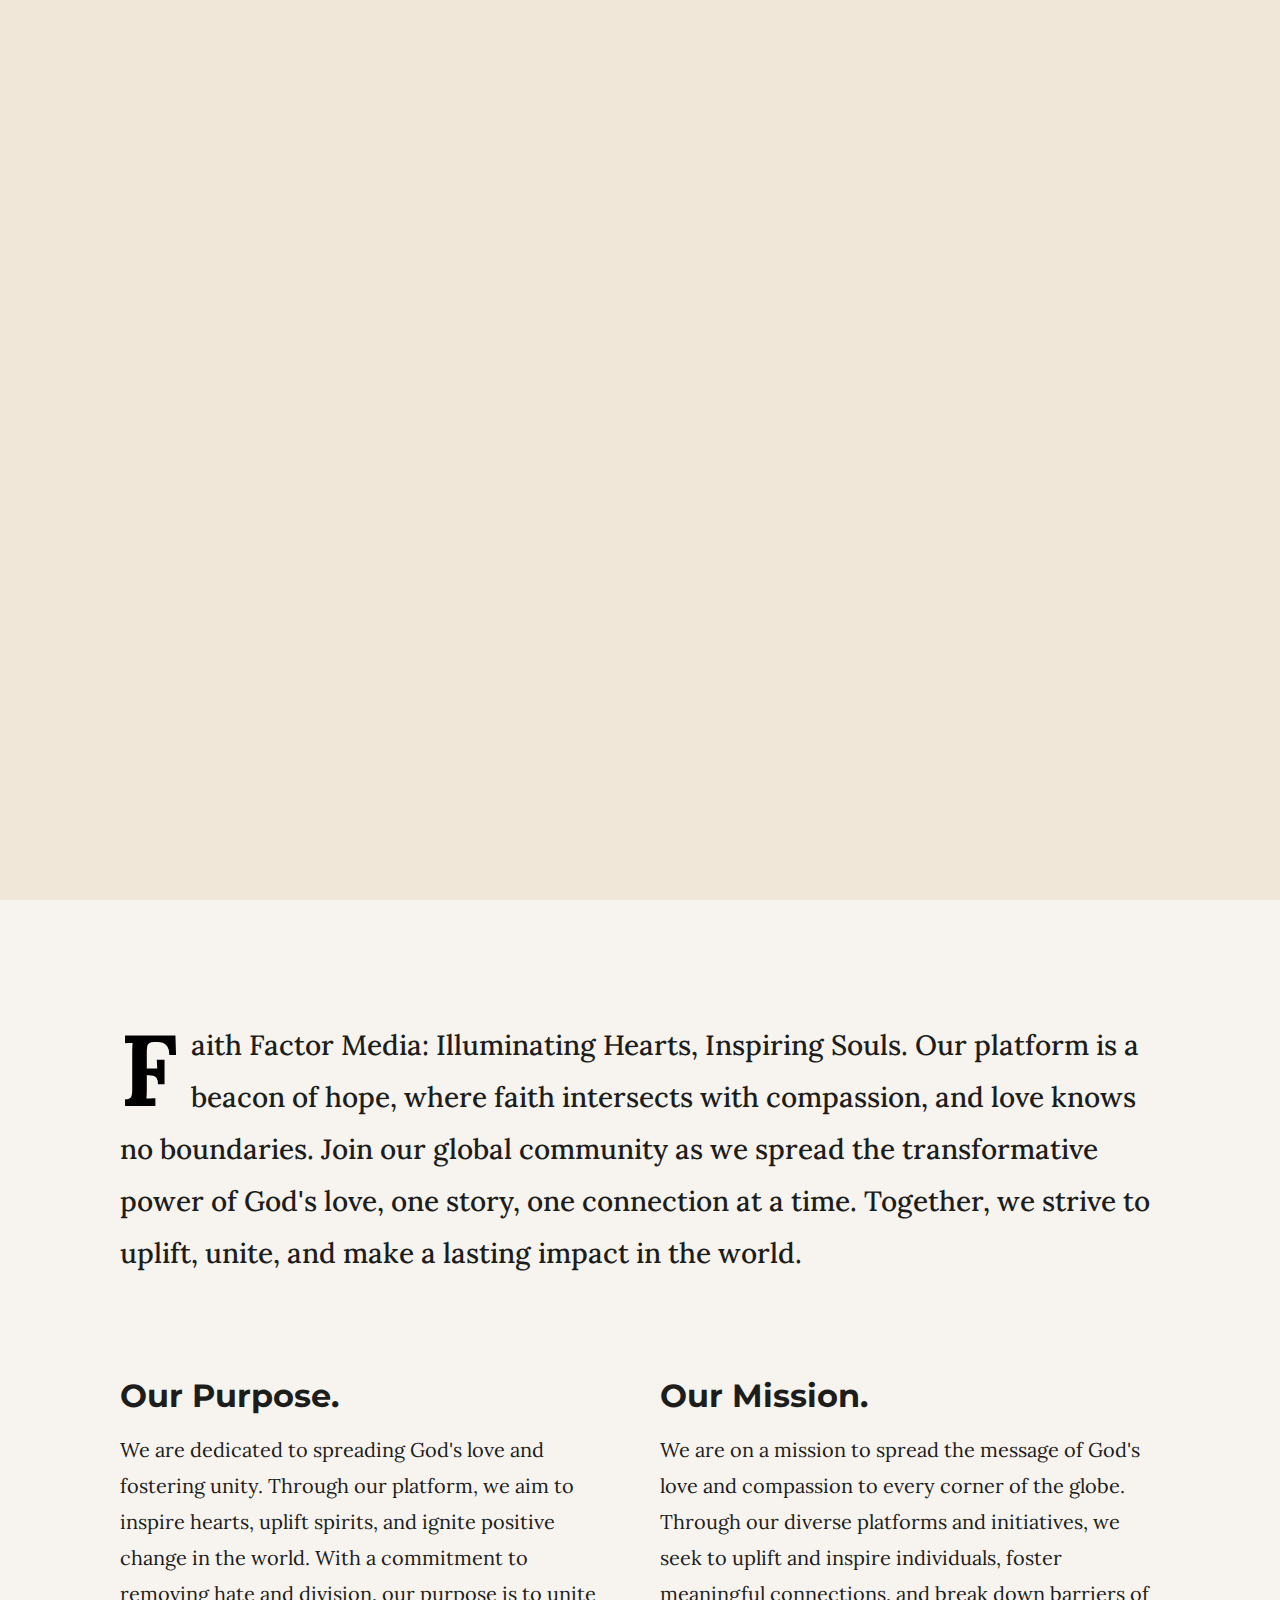
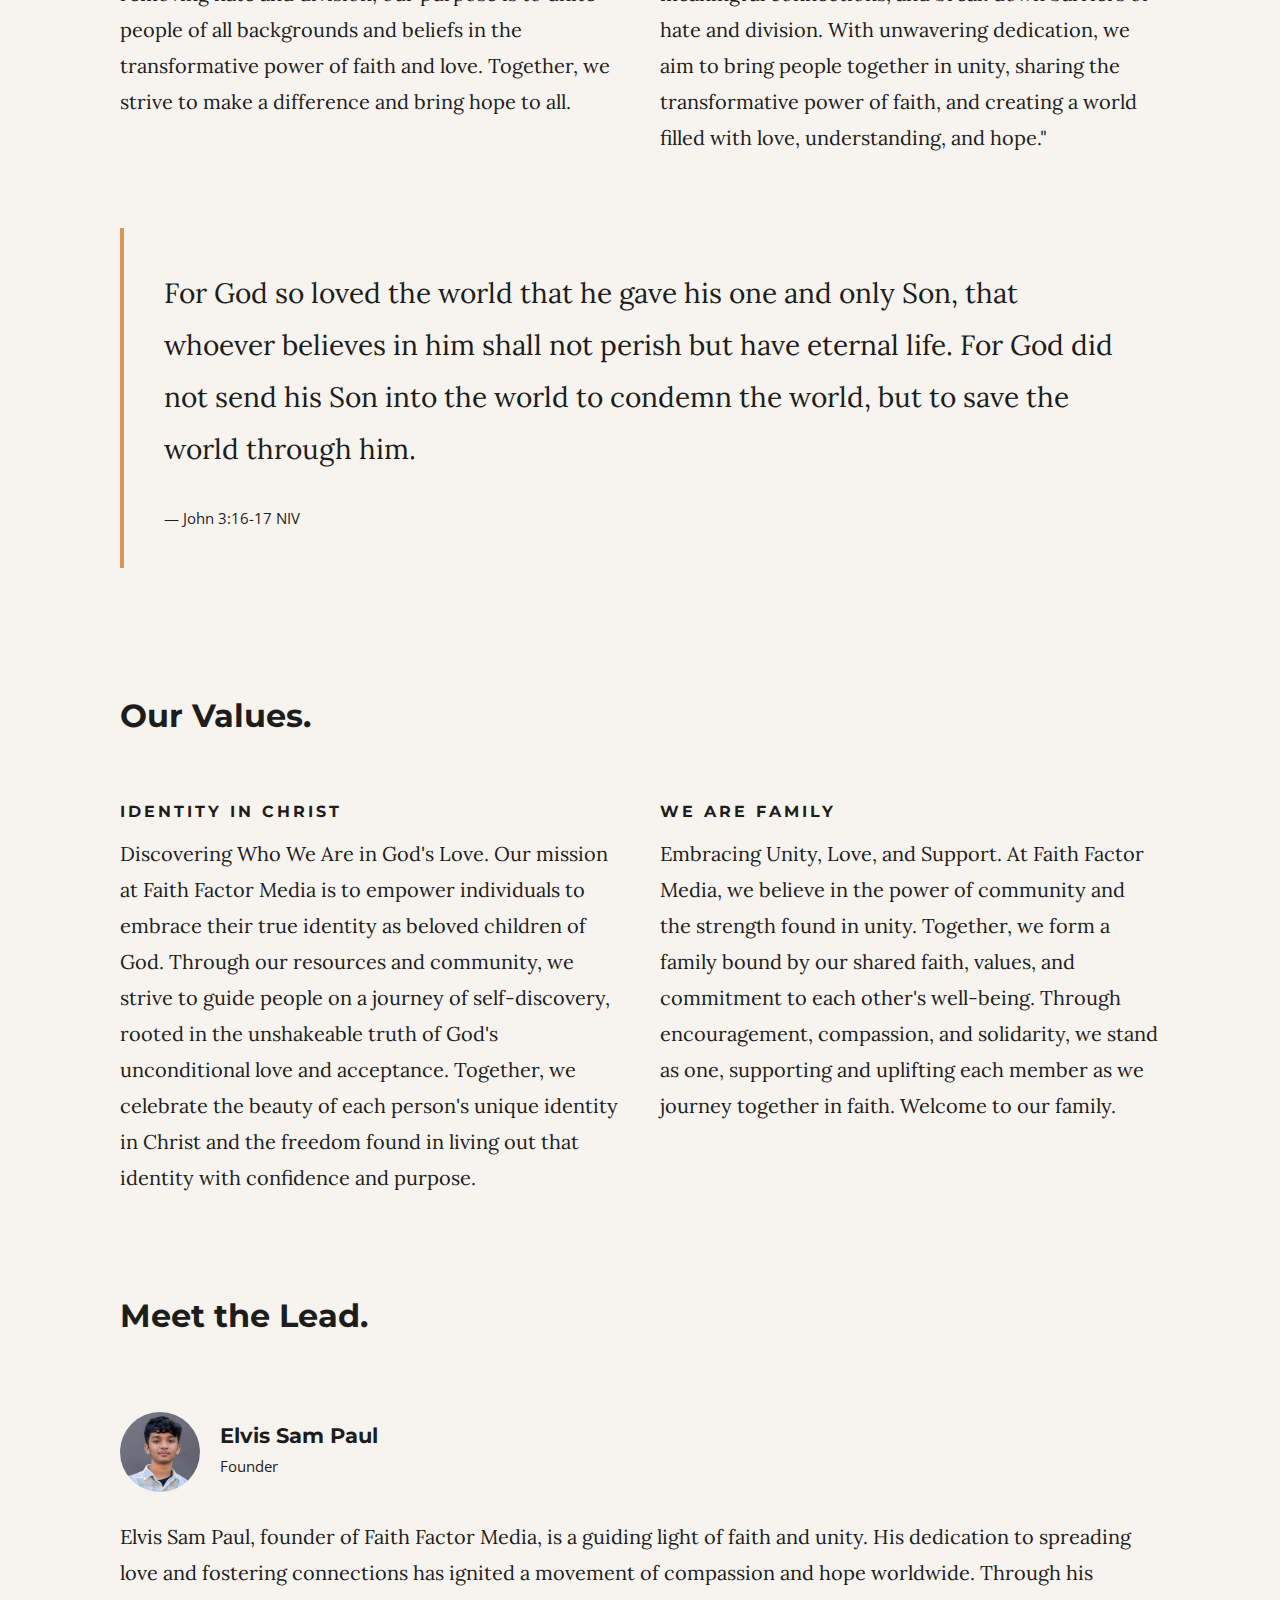
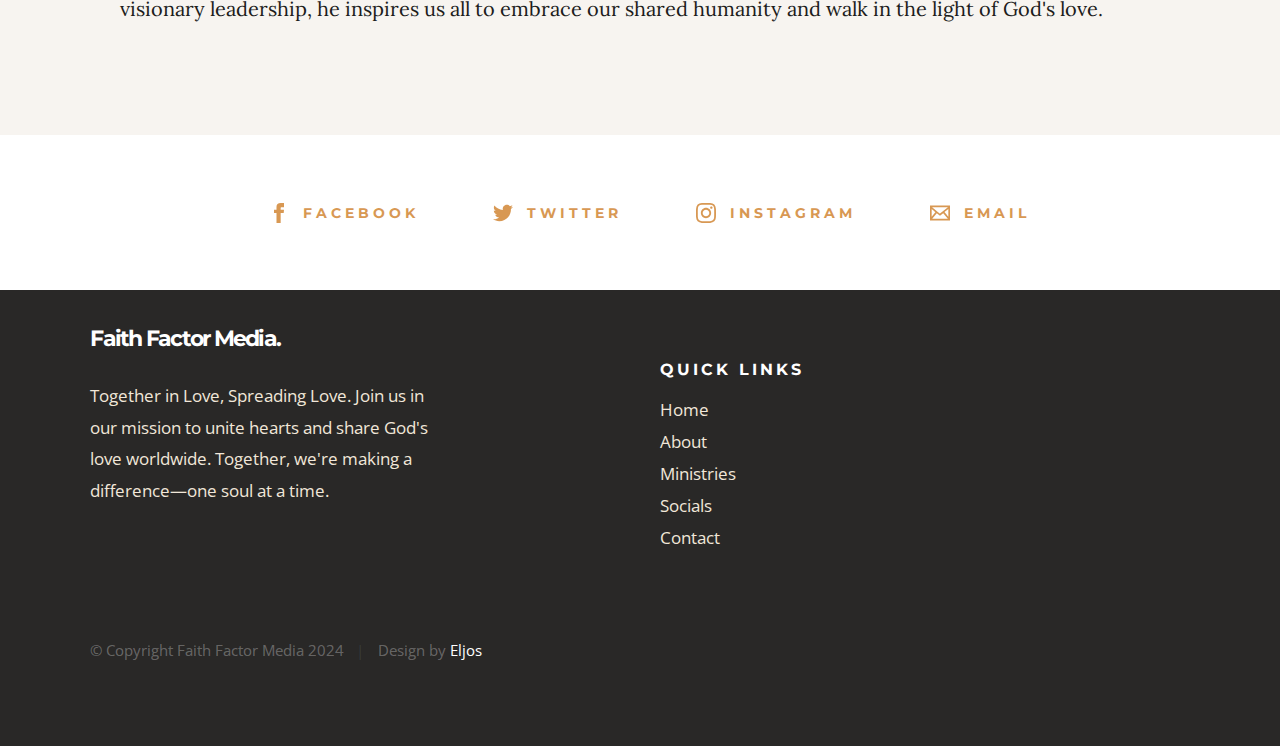
==== about.html @ 1c094ca0 "Initial Commit" ====
<!DOCTYPE html>
<html class="no-js" lang="en">
<head>
    <title>Faith Factor Media - About</title>
    <script async src="https://www.googletagmanager.com/gtag/js?id=G-RGRHK77X04"></script>
    <script> window.dataLayer = window.dataLayer || []; function gtag(){dataLayer.push(arguments);} gtag('js', new Date()); gtag('config', 'G-RGRHK77X04');</script>
    <meta charset="utf-8">
    <meta name="author" content="Eljos Paul">
    <meta name="title" content="Faith Factor Media">
    <meta name="description" content="Faith Factor Media unites millions worldwide, spreading God's love through Christian music and community, fostering unity and faith.">
    <meta name="keywords" content="faith factor media, faith factor, christian community, elvis sam paul, eljos paul, faith factor media instagram, jesus, bible, christian, youth, renew reign, elvis sam, christian organization">
    <meta name="robots" content="index, follow">
    <meta http-equiv="Content-Type" content="text/html; charset=utf-8">
    <meta name="language" content="English">
    <meta name="author" content="Eljos Paul">
    <meta name="viewport" content="width=device-width, initial-scale=1">
    <meta name='og:title' content='Faith Factor Media - About'>
    <meta name='og:type' content='profile'>
    <meta name='og:url' content='https://faithfactormedia.com/about'>
    <meta name='og:image' itemprop="https://schema.org/logo" content='https://faithfactormedia.com/images/logo.png'>
    <meta name='og:site_name' content='Faith Factor Media'>
    <meta name='og:description' content="Faith Factor Media unites millions worldwide, spreading God's love through Christian music and community, fostering unity and faith.">
    <link rel="preload" as="style" onload="this.onload=null;this.rel='stylesheet'" href="css/base.css">
    <noscript><link rel="stylesheet" href="css/base.css"></noscript>
    <link rel="preload" as="style" onload="this.onload=null;this.rel='stylesheet'" href="css/main.css">
    <noscript><link rel="stylesheet" href="css/main.css"></noscript>
    <link rel="apple-touch-icon" sizes="180x180" href="/apple-touch-icon.png">
    <link rel="icon" type="image/png" sizes="32x32" href="/favicon-32x32.png">
    <link rel="icon" type="image/png" sizes="16x16" href="/favicon-16x16.png">
    <link rel="manifest" href="site.webmanifest">
    <script src="js/modernizr.js"></script>
</head>

<body id="top">

    <!-- preloader
    ================================================== -->
    <div id="preloader">
        <div id="loader" class="dots-jump">
            <div></div>
            <div></div>
            <div></div>
        </div>
    </div>


    <!-- header
    ================================================== -->
    
    <header class="s-header" id="s-header">

        <div class="header-logo">
            <a class="site-logo" href="/">
                <h4 style="letter-spacing: -1.75px;">Faith Factor Media.</h4>
            </a>
        </div>

        <nav class="header-nav-wrap">
            <ul class="header-nav">
                <li><a href="/" title="Home">Home</a></li>
                <li class="current"><a href="/about" title="About">About</a></li>
                <li><a href="/ministries" title="Services">Ministries</a></li>
                <li><a href="/socials" title="Socials">Socials</a></li>
                <li><a href="/contact" title="Contact us">Contact</a></li>	
            </ul>
        </nav>

        <a class="header-menu-toggle" href="#0"><span>Menu</span></a>

    </header> <!-- end s-header -->


    <!-- page header
    ================================================== -->
    <section class="page-header page-header--about">

        <div class="gradient-overlay"></div>
        <div class="row page-header__content">
            <div class="column">
                <h1>We Are Faith Factor Media</h1>
            </div>
        </div>

    </section> <!-- end page-header -->


    <!-- page content
    ================================================== -->
    <section class="page-content">

        <div class="row">
            <div class="column">

                <p class="lead drop-cap" itemprop="https://schema.org/description">
                    Faith Factor Media: Illuminating Hearts, Inspiring Souls. Our platform is a beacon of hope, where faith intersects with compassion, and love knows no boundaries. Join our global community as we spread the transformative power of God's love, one story, one connection at a time. Together, we strive to uplift, unite, and make a lasting impact in the world.
                </p>

                <div class="row">
                    <div class="column large-half medium-full">
                        <h2>Our Purpose.</h2>
                        <p>
                            We are dedicated to spreading God's love and fostering unity. Through our platform, we aim to inspire hearts, uplift spirits, and ignite positive change in the world. With a commitment to removing hate and division, our purpose is to unite people of all backgrounds and beliefs in the transformative power of faith and love. Together, we strive to make a difference and bring hope to all.
                        </p>
                    </div>

                    <div class="column large-half medium-full">
                        <h2>Our Mission.</h2>
                        <p>
                            We are on a mission to spread the message of God's love and compassion to every corner of the globe. Through our diverse platforms and initiatives, we seek to uplift and inspire individuals, foster meaningful connections, and break down barriers of hate and division. With unwavering dedication, we aim to bring people together in unity, sharing the transformative power of faith, and creating a world filled with love, understanding, and hope."
                        </p>
                    </div>
                </div>

                <blockquote cite="https://www.bible.com/bible/111/JHN.3.16-17">
                    <p>
                        For God so loved the world that he gave his one and only Son, that whoever believes in him shall not perish but have eternal life. For God did not send his Son into the world to condemn the world, but to save the world through him.
                    </p>
                    <cite>
                        <a href="/jesus">John 3:16-17 NIV</a>
                    </cite>
                </blockquote>

                <br>

                <h2>Our Values.</h2>
                <div class="row block-large-1-2 block-1000-full block-list">
                    <div class="column block-list__item">
                        <h6>Identity in Christ</h6>

                        <p>
                            Discovering Who We Are in God's Love. Our mission at Faith Factor Media is to empower individuals to embrace their true identity as beloved children of God. Through our resources and community, we strive to guide people on a journey of self-discovery, rooted in the unshakeable truth of God's unconditional love and acceptance. Together, we celebrate the beauty of each person's unique identity in Christ and the freedom found in living out that identity with confidence and purpose.
                        </p>
                    </div>

                    <div class="column block-list__item">
                        <h6>We are Family</h6>

                        <p>
                            Embracing Unity, Love, and Support. At Faith Factor Media, we believe in the power of community and the strength found in unity. Together, we form a family bound by our shared faith, values, and commitment to each other's well-being. Through encouragement, compassion, and solidarity, we stand as one, supporting and uplifting each member as we journey together in faith. Welcome to our family.
                        </p>
                    </div>

                </div> <!-- end block-list -->

                <br>

                <h2 style="margin: 0;">Meet the Lead.</h2>
                <!-- block-large-1-2 -->
                <div class="row  block-tab-full church-staff">
                    <div class="column church-staff__item">
                        <div class="church-staff__header">
                            <div class="church-staff__picture">
                                <img src="images/avatars/user-01.jpg" alt="Elvis Sam Paul">
                            </div>
                            <h4 class="church-staff__name" itemprop="https://schema.org/founder">
                                Elvis Sam Paul
                                <span class="church-staff__position">
                                    Founder
                                </span>
                            </h4>
                        </div>
                        <p>
                            Elvis Sam Paul, founder of Faith Factor Media, is a guiding light of faith and unity. His dedication to spreading love and fostering connections has ignited a movement of compassion and hope worldwide. Through his visionary leadership, he inspires us all to embrace our shared humanity and walk in the light of God's love.
                        </p>
                    </div>
                </div> <!-- end church staff -->
            </div>
        </div>

    </section> <!-- end page content -->


    <!-- Social
    ================================================== -->
    <section class="s-social">
            
        <div class="row social-content">
            <div class="column">
                <ul class="social-list">
                    <li class="social-list__item">
                        <a href="#0" title="">
                            <span class="social-list__icon social-list__icon--facebook"></span>
                            <span class="social-list__text">Facebook</span>
                        </a>
                    </li>
                    <li class="social-list__item">
                        <a href="#0" title="">
                            <span class="social-list__icon social-list__icon--twitter"></span>
                            <span class="social-list__text">Twitter</span>
                        </a>
                    </li>
                    <li class="social-list__item">
                        <a href="#0" title="">
                            <span class="social-list__icon social-list__icon--instagram"></span>
                            <span class="social-list__text">Instagram</span>
                        </a>
                    </li>
                    <li class="social-list__item">
                        <a href="#0" title="">
                            <span class="social-list__icon social-list__icon--email"></span>
                            <span class="social-list__text">Email</span>
                        </a>
                    </li>
                </ul>
            </div>
        </div> <!-- end social-content -->

    </section> <!-- end s-social -->


    <!-- footer
    ================================================== -->
    <footer class="s-footer">

        <div class="row footer-top">
            <div class="column large-4 medium-5 tab-full">
                <div class="footer-logo">
                    <a class="site-footer-logo site-logo" href="/">
                        <h3 style="letter-spacing: -1.75px;">Faith Factor Media.</h3>
                    </a>
                </div>  <!-- footer-logo -->
                <p style="color: #f1e7d9;">
                    Together in Love, Spreading Love. Join us in our mission to unite hearts and share God's love worldwide. Together, we're making a difference—one soul at a time.
                </p>
            </div>
            <div class="column large-half tab-full">
                <div class="row">
                    <div class="column large-5 medium-full">
                        <h4 class="h6 quick-links">Quick Links</h4>
                        <ul class="footer-list">
                            <li><a href="/">Home</a></li>
                            <li><a href="/about">About</a></li>
                            <li><a href="/ministries">Ministries</a></li>
                            <li><a href="/socials">Socials</a></li>
                            <li><a href="/contact">Contact</a></li>
                        </ul>
                    </div>
                </div>
            </div>
        </div> <!-- end footer-top -->

        <div class="row footer-bottom">
            <div class="column ss-copyright">
                <span>© Copyright Faith Factor Media 2024</span> 
                <span>Design by <a target="_blank" href="https://eljospaul.github.io/Blog/">Eljos</a></span>
            </div>
        </div> <!-- footer-bottom -->

        <div class="ss-go-top">
            <a class="smoothscroll" title="Back to Top" href="#top">
                <svg xmlns="http://www.w3.org/2000/svg" width="24" height="24" viewBox="0 0 24 24"><path d="M12 0l8 9h-6v15h-4v-15h-6z"/></svg>
            </a>
        </div> <!-- ss-go-top -->

    </footer> <!-- end s-footer -->


    <!-- Java Script
    ================================================== -->
    <script src="js/jquery-3.2.1.min.js"></script>
    <script src="js/plugins.js"></script>
    <script src="js/main.js"></script>
    <script>
        window.onscroll = function() {scrollFun()};

        // Get the navbar
        var navbar = document.getElementById("s-header");

        // Get the offset position of the navbar
        var sticky = navbar.offsetTop;

        // Add the sticky class to the navbar when you reach its scroll position. Remove "sticky" when you leave the scroll position
        function scrollFun() {
        if (window.pageYOffset >= sticky) {
            navbar.classList.add("sticky-header")
        } else {
            navbar.classList.remove("sticky-header");
        }
        }
    </script>
</body>
---- css/base.css ----
/* =================================================================== 
 *  Faith Factor Media Base Stylesheet
 *  Ver. 1.0.0
 *  07-25-2019
 *  ------------------------------------------------------------------
 *
 *  TOC:
 *	# imports 
 *	# normalize
 *	# grid v2.1.0
 *	# block grids
 *	# MISC
 *
 * =================================================================== */

/* ===================================================================
 * # imports 
 *
 * ------------------------------------------------------------------- */
@import url("https://fonts.googleapis.com/css?family=Montserrat:400,500,600,700|Open+Sans:300,400,500,600,700|Lora:400,400i,700,700i&display=swap");


/* ==========================================================================
 * # normalize
 * normalize.css v8.0.1 | MIT License |
 * github.com/necolas/normalize.css
 *
 * -------------------------------------------------------------------------- */

/* ------------------------------------------------------------------- 
 * ## document
 * ------------------------------------------------------------------- */

/* 1. Correct the line height in all browsers.
 * 2. Prevent adjustments of font size after orientation changes in iOS.*/
html {
	line-height: 1.15;  /* 1 */
	-webkit-text-size-adjust: 100%;  /* 2 */
}

/* ------------------------------------------------------------------- 
 * ## sections
 * ------------------------------------------------------------------- */

/* Remove the margin in all browsers. */
body {
	margin: 0;
}

/* Render the `main` element consistently in IE. */
main {
	display: block;
}

/* Correct the font size and margin on `h1` elements within `section` and
 * `article` contexts in Chrome, Firefox, and Safari. */
h1 {
	font-size: 2em;
	margin: 0.67em 0;
}

/* ------------------------------------------------------------------- 
 * ## grouping
 * ------------------------------------------------------------------- */

/* 1. Add the correct box sizing in Firefox.
 * 2. Show the overflow in Edge and IE. */
hr {
	box-sizing: content-box;  /* 1 */
	height: 0;  /* 1 */
	overflow: visible;  /* 2 */
}

/* 1. Correct the inheritance and scaling of font size in all browsers.
 * 2. Correct the odd `em` font sizing in all browsers. */
pre {
	font-family: monospace, monospace;  /* 1 */
	font-size: 1em;  /* 2 */
}

/* ------------------------------------------------------------------- 
 * ## text-level semantics
 * ------------------------------------------------------------------- */

/* Remove the gray background on active links in IE 10. */
a {
	background-color: transparent;
}

/* 1. Remove the bottom border in Chrome 57-
 * 2. Add the correct text decoration in Chrome, Edge, IE, Opera, and Safari. */
abbr[title] {
	border-bottom: none;  /* 1 */
	text-decoration: underline;  /* 2 */
	text-decoration: underline dotted;  /* 2 */
}

/* Add the correct font weight in Chrome, Edge, and Safari. */
b,
strong {
	font-weight: bolder;
}

/* 1. Correct the inheritance and scaling of font size in all browsers.
 * 2. Correct the odd `em` font sizing in all browsers. */
code,
kbd,
samp {
	font-family: monospace, monospace;  /* 1 */
	font-size: 1em;  /* 2 */
}

/* Add the correct font size in all browsers. */
small {
	font-size: 80%;
}

/* Prevent `sub` and `sup` elements from affecting the line height in
 * all browsers. */
sub,
sup {
	font-size: 75%;
	line-height: 0;
	position: relative;
	vertical-align: baseline;
}

sub {
	bottom: -0.25em;
}

sup {
	top: -0.5em;
}

/* ------------------------------------------------------------------- 
 * ## embedded content
 * ------------------------------------------------------------------- */

/* Remove the border on images inside links in IE 10. */
img {
	border-style: none;
}

/* ------------------------------------------------------------------- 
 * ## forms
 * ------------------------------------------------------------------- */

/* 1. Change the font styles in all browsers.
 * 2. Remove the margin in Firefox and Safari. */
button,
input,
optgroup,
select,
textarea {
	font-family: inherit;  /* 1 */
	font-size: 100%;  /* 1 */
	line-height: 1.15;  /* 1 */
	margin: 0;  /* 2 */
}

/* Show the overflow in IE.
 * 1. Show the overflow in Edge. */
button,
input {

	/* 1 */
	overflow: visible;
}

/* Remove the inheritance of text transform in Edge, Firefox, and IE.
 * 1. Remove the inheritance of text transform in Firefox. */
button,
select {

	/* 1 */
	text-transform: none;
}

/* Correct the inability to style clickable types in iOS and Safari. */
button,
[type="button"],
[type="reset"],
[type="submit"] {
	-webkit-appearance: button;
}

/* Remove the inner border and padding in Firefox. */
button::-moz-focus-inner,
[type="button"]::-moz-focus-inner,
[type="reset"]::-moz-focus-inner,
[type="submit"]::-moz-focus-inner {
	border-style: none;
	padding: 0;
}

/* Restore the focus styles unset by the previous rule. */
button:-moz-focusring,
[type="button"]:-moz-focusring,
[type="reset"]:-moz-focusring,
[type="submit"]:-moz-focusring {
	outline: 1px dotted ButtonText;
}

/* Correct the padding in Firefox. */
fieldset {
	padding: 0.35em 0.75em 0.625em;
}

/* 1. Correct the text wrapping in Edge and IE.
 * 2. Correct the color inheritance from `fieldset` elements in IE.
 * 3. Remove the padding so developers are not caught out when they zero out
 *    `fieldset` elements in all browsers. */
legend {
	box-sizing: border-box;  /* 1 */
	color: inherit;  /* 2 */
	display: table;  /* 1 */
	max-width: 100%;  /* 1 */
	padding: 0;  /* 3 */
	white-space: normal;  /* 1 */
}

/* Add the correct vertical alignment in Chrome, Firefox, and Opera. */
progress {
	vertical-align: baseline;
}

/* Remove the default vertical scrollbar in IE 10+. */
textarea {
	overflow: auto;
}

/* 1. Add the correct box sizing in IE 10.
 * 2. Remove the padding in IE 10. */
[type="checkbox"],
[type="radio"] {
	box-sizing: border-box;  /* 1 */
	padding: 0;  /* 2 */
}

/* Correct the cursor style of increment and decrement buttons in Chrome. */
[type="number"]::-webkit-inner-spin-button,
[type="number"]::-webkit-outer-spin-button {
	height: auto;
}

/* 1. Correct the odd appearance in Chrome and Safari.
 * 2. Correct the outline style in Safari. */
[type="search"] {
	-webkit-appearance: textfield;  /* 1 */
	outline-offset: -2px;  /* 2 */
}

/* Remove the inner padding in Chrome and Safari on macOS. */
[type="search"]::-webkit-search-decoration {
	-webkit-appearance: none;
}

/* 1. Correct the inability to style clickable types in iOS and Safari.
 * 2. Change font properties to `inherit` in Safari. */
::-webkit-file-upload-button {
	-webkit-appearance: button;  /* 1 */
	font: inherit;  /* 2 */
}

/* ------------------------------------------------------------------- 
 * ## interactive
 * ------------------------------------------------------------------- */

/* Add the correct display in Edge, IE 10+, and Firefox. */
details {
	display: block;
}

/* Add the correct display in all browsers. */
summary {
	display: list-item;
}

/* ------------------------------------------------------------------- 
 * ## misc
 * ------------------------------------------------------------------- */

/* Add the correct display in IE 10+. */
template {
	display: none;
}

/* Add the correct display in IE 10. */
[hidden] {
	display: none;
}


/* ===================================================================
 * # basic/base setup styles
 *
 * ------------------------------------------------------------------- */
html {
	font-size: 62.5%;
	box-sizing: border-box;
}

*,
*::before,
*::after {
	box-sizing: inherit;
}

body {
	font-weight: normal;
	line-height: 1;
	word-wrap: break-word;
	-moz-font-smoothing: grayscale;
	-moz-osx-font-smoothing: grayscale;
	-webkit-font-smoothing: antialiased;
	-webkit-overflow-scrolling: touch;
	-webkit-text-size-adjust: none;
}

/* ------------------------------------------------------------------- 
 * ## Media
 * ------------------------------------------------------------------- */
svg,
img,
video
embed,
iframe,
object {
	max-width: 100%;
	height: auto;
}

/* ------------------------------------------------------------------- 
 * ## Typography resets 
 * ------------------------------------------------------------------- */
div,
dl,
dt,
dd,
ul,
ol,
li,
h1,
h2,
h3,
h4,
h5,
h6,
pre,
form,
p,
blockquote,
th,
td {
	margin: 0;
	padding: 0;
}

p {
	font-size: inherit;
	text-rendering: optimizeLegibility;
}

em,
i {
	font-style: italic;
	line-height: inherit;
}

strong,
b {
	font-weight: bold;
	line-height: inherit;
}

small {
	font-size: 60%;
	line-height: inherit;
}

ol,
ul {
	list-style: none;
}

li {
	display: block;
}

/* ------------------------------------------------------------------- 
 * ## links
 * ------------------------------------------------------------------- */
a {
	text-decoration: none;
	line-height: inherit;
}

a img {
	border: none;
}

/* ------------------------------------------------------------------- 
 * ## inputs
 * ------------------------------------------------------------------- */
fieldset {
	margin: 0;
	padding: 0;
}

input[type="email"],
input[type="number"],
input[type="search"],
input[type="text"],
input[type="tel"],
input[type="url"],
input[type="password"],
textarea {
	-webkit-appearance: none;
	-moz-appearance: none;
	appearance: none;
}


/* ===================================================================
 * # grid v2.1.0
 *
 *   -----------------------------------------------------------------
 * - Grid breakpoints are based on MAXIMUM WIDTH media queries, 
 *   meaning they apply to that one breakpoint and ALL THOSE BELOW IT.
 * - Grid columns without a specified width will automatically layout 
 *   as equal width columns.
 * ------------------------------------------------------------------- */

/* rows
 * ------------------------------------- */
.row {
	width: 89%;
	max-width: 1340px;
	margin: 0 auto;
	display: -ms-flexbox;
	display: -webkit-flex;
	display: flex;
	-webkit-flex-flow: row wrap;
	-ms-flex-flow: row wrap;
	flex-flow: row wrap;
}

.row .row {
	width: auto;
	max-width: none;
	margin-left: -20px;
	margin-right: -20px;
}

/* columns
 * -------------------------------------- */
.column {
	-webkit-flex: 1 1 0%;
	-ms-flex: 1 1 0%;
	flex: 1 1 0%;
	padding: 0 20px;
}

.collapse > .column,
.column.collapse {
	padding: 0;
}

/* flex row containers utility classes
 * ----------------------------------------- */
.row.row-wrap {
	-webkit-flex-wrap: wrap;
	-ms-flex-wrap: wrap;
	flex-wrap: wrap;
}

.row.row-nowrap {
	-webkit-flex-wrap: nowrap;
	-ms-flex-wrap: none;
	flex-wrap: nowrap;
}

.row.row-y-top {
	-webkit-align-items: flex-start;
	-ms-flex-align: start;
	align-items: flex-start;
}

.row.row-y-bottom {
	-webkit-align-items: flex-end;
	-ms-flex-align: end;
	align-items: flex-end;
}

.row.row-y-center {
	-webkit-align-items: center;
	-ms-flex-align: center;
	align-items: center;
}

.row.row-stretch {
	-webkit-align-items: stretch;
	-ms-flex-align: stretch;
	align-items: stretch;
}

.row.row-baseline {
	-webkit-align-items: baseline;
	-ms-flex-align: baseline;
	align-items: baseline;
}

.row.row-x-left {
	-ms-flex-pack: start;
	-webkit-justify-content: flex-start;
	justify-content: flex-start;
}

.row.row-x-right {
	-ms-flex-pack: end;
	-webkit-justify-content: flex-end;
	justify-content: flex-end;
}

.row.row-x-center {
	-ms-flex-pack: center;
	-webkit-justify-content: center;
	justify-content: center;
}

/* flex item utility alignment classes
 * ----------------------------------------- */
.align-center {
	margin: auto;
	-webkit-align-self: center;
	-ms-flex-item-align: center;
	align-self: center;
}

.align-left {
	margin-right: auto;
	-webkit-align-self: center;
	-ms-flex-item-align: center;
	align-self: center;
}

.align-right {
	margin-left: auto;
	-webkit-align-self: center;
	-ms-flex-item-align: center;
	align-self: center;
}

.align-x-center {
	margin-right: auto;
	margin-left: auto;
}

.align-x-left {
	margin-right: auto;
}

.align-x-right {
	margin-left: auto;
}

.align-y-center {
	-webkit-align-self: center;
	-ms-flex-item-align: center;
	align-self: center;
}

.align-y-top {
	-webkit-align-self: flex-start;
	-ms-flex-item-align: start;
	align-self: flex-start;
}

.align-y-bottom {
	-webkit-align-self: flex-end;
	-ms-flex-item-align: end;
	align-self: flex-end;
}

/* large screen column widths 
 * -------------------------------------- */
.large-1 {
	-webkit-flex: 0 0 8.33333%;
	-ms-flex: 0 0 8.33333%;
	flex: 0 0 8.33333%;
	max-width: 8.33333%;
}

.large-2 {
	-webkit-flex: 0 0 16.66667%;
	-ms-flex: 0 0 16.66667%;
	flex: 0 0 16.66667%;
	max-width: 16.66667%;
}

.large-3 {
	-webkit-flex: 0 0 25%;
	-ms-flex: 0 0 25%;
	flex: 0 0 25%;
	max-width: 25%;
}

.large-4 {
	-webkit-flex: 0 0 33.33333%;
	-ms-flex: 0 0 33.33333%;
	flex: 0 0 33.33333%;
	max-width: 33.33333%;
}

.large-5 {
	-webkit-flex: 0 0 41.66667%;
	-ms-flex: 0 0 41.66667%;
	flex: 0 0 41.66667%;
	max-width: 41.66667%;
}

.large-6,
.large-half {
	-webkit-flex: 0 0 50%;
	-ms-flex: 0 0 50%;
	flex: 0 0 50%;
	max-width: 50%;
}

.large-7 {
	-webkit-flex: 0 0 58.33333%;
	-ms-flex: 0 0 58.33333%;
	flex: 0 0 58.33333%;
	max-width: 58.33333%;
}

.large-8 {
	-webkit-flex: 0 0 66.66667%;
	-ms-flex: 0 0 66.66667%;
	flex: 0 0 66.66667%;
	max-width: 66.66667%;
}

.large-9 {
	-webkit-flex: 0 0 75%;
	-ms-flex: 0 0 75%;
	flex: 0 0 75%;
	max-width: 75%;
}

.large-10 {
	-webkit-flex: 0 0 83.33333%;
	-ms-flex: 0 0 83.33333%;
	flex: 0 0 83.33333%;
	max-width: 83.33333%;
}

.large-11 {
	-webkit-flex: 0 0 91.66667%;
	-ms-flex: 0 0 91.66667%;
	flex: 0 0 91.66667%;
	max-width: 91.66667%;
}

.large-12,
.large-full {
	-webkit-flex: 0 0 100%;
	-ms-flex: 0 0 100%;
	flex: 0 0 100%;
	max-width: 100%;
}

/* ------------------------------------------------------------------- 
 * ## medium screen devices
 * ------------------------------------------------------------------- */
@media screen and (max-width:1200px) {
	.row .row {
		margin-left: -16px;
		margin-right: -16px;
	}

	.column {
		padding: 0 16px;
	}

	.medium-1 {
		-webkit-flex: 0 0 8.33333%;
		-ms-flex: 0 0 8.33333%;
		flex: 0 0 8.33333%;
		max-width: 8.33333%;
	}

	.medium-2 {
		-webkit-flex: 0 0 16.66667%;
		-ms-flex: 0 0 16.66667%;
		flex: 0 0 16.66667%;
		max-width: 16.66667%;
	}

	.medium-3 {
		-webkit-flex: 0 0 25%;
		-ms-flex: 0 0 25%;
		flex: 0 0 25%;
		max-width: 25%;
	}

	.medium-4 {
		-webkit-flex: 0 0 33.33333%;
		-ms-flex: 0 0 33.33333%;
		flex: 0 0 33.33333%;
		max-width: 33.33333%;
	}

	.medium-5 {
		-webkit-flex: 0 0 41.66667%;
		-ms-flex: 0 0 41.66667%;
		flex: 0 0 41.66667%;
		max-width: 41.66667%;
	}

	.medium-6,
	.medium-half {
		-webkit-flex: 0 0 50%;
		-ms-flex: 0 0 50%;
		flex: 0 0 50%;
		max-width: 50%;
	}

	.medium-7 {
		-webkit-flex: 0 0 58.33333%;
		-ms-flex: 0 0 58.33333%;
		flex: 0 0 58.33333%;
		max-width: 58.33333%;
	}

	.medium-8 {
		-webkit-flex: 0 0 66.66667%;
		-ms-flex: 0 0 66.66667%;
		flex: 0 0 66.66667%;
		max-width: 66.66667%;
	}

	.medium-9 {
		-webkit-flex: 0 0 75%;
		-ms-flex: 0 0 75%;
		flex: 0 0 75%;
		max-width: 75%;
	}

	.medium-10 {
		-webkit-flex: 0 0 83.33333%;
		-ms-flex: 0 0 83.33333%;
		flex: 0 0 83.33333%;
		max-width: 83.33333%;
	}

	.medium-11 {
		-webkit-flex: 0 0 91.66667%;
		-ms-flex: 0 0 91.66667%;
		flex: 0 0 91.66667%;
		max-width: 91.66667%;
	}

	.medium-12,
	.medium-full {
		-webkit-flex: 0 0 100%;
		-ms-flex: 0 0 100%;
		flex: 0 0 100%;
		max-width: 100%;
	}

}

/* ------------------------------------------------------------------- 
 * ## tablets
 * ------------------------------------------------------------------- */
@media screen and (max-width:800px) {
	.tab-1 {
		-webkit-flex: 0 0 8.33333%;
		-ms-flex: 0 0 8.33333%;
		flex: 0 0 8.33333%;
		max-width: 8.33333%;
	}

	.tab-2 {
		-webkit-flex: 0 0 16.66667%;
		-ms-flex: 0 0 16.66667%;
		flex: 0 0 16.66667%;
		max-width: 16.66667%;
	}

	.tab-3 {
		-webkit-flex: 0 0 25%;
		-ms-flex: 0 0 25%;
		flex: 0 0 25%;
		max-width: 25%;
	}

	.tab-4 {
		-webkit-flex: 0 0 33.33333%;
		-ms-flex: 0 0 33.33333%;
		flex: 0 0 33.33333%;
		max-width: 33.33333%;
	}

	.tab-5 {
		-webkit-flex: 0 0 41.66667%;
		-ms-flex: 0 0 41.66667%;
		flex: 0 0 41.66667%;
		max-width: 41.66667%;
	}

	.tab-6,
	.tab-half {
		-webkit-flex: 0 0 50%;
		-ms-flex: 0 0 50%;
		flex: 0 0 50%;
		max-width: 50%;
	}

	.tab-7 {
		-webkit-flex: 0 0 58.33333%;
		-ms-flex: 0 0 58.33333%;
		flex: 0 0 58.33333%;
		max-width: 58.33333%;
	}

	.tab-8 {
		-webkit-flex: 0 0 66.66667%;
		-ms-flex: 0 0 66.66667%;
		flex: 0 0 66.66667%;
		max-width: 66.66667%;
	}

	.tab-9 {
		-webkit-flex: 0 0 75%;
		-ms-flex: 0 0 75%;
		flex: 0 0 75%;
		max-width: 75%;
	}

	.tab-10 {
		-webkit-flex: 0 0 83.33333%;
		-ms-flex: 0 0 83.33333%;
		flex: 0 0 83.33333%;
		max-width: 83.33333%;
	}

	.tab-11 {
		-webkit-flex: 0 0 91.66667%;
		-ms-flex: 0 0 91.66667%;
		flex: 0 0 91.66667%;
		max-width: 91.66667%;
	}

	.tab-12,
	.tab-full {
		-webkit-flex: 0 0 100%;
		-ms-flex: 0 0 100%;
		flex: 0 0 100%;
		max-width: 100%;
	}

	.hide-on-tablet {
		display: none;
	}

}

/* ------------------------------------------------------------------- 
 * ## mobile devices 
 * ------------------------------------------------------------------- */
@media screen and (max-width:600px) {
	.row {
		width: 100%;
		padding-left: 25px;
		padding-right: 25px;
	}

	.row .row {
		margin-left: -10px;
		margin-right: -10px;
		padding-left: 0;
		padding-right: 0;
	}

	.column {
		padding: 0 10px;
	}

	.mob-1 {
		-webkit-flex: 0 0 8.33333%;
		-ms-flex: 0 0 8.33333%;
		flex: 0 0 8.33333%;
		max-width: 8.33333%;
	}

	.mob-2 {
		-webkit-flex: 0 0 16.66667%;
		-ms-flex: 0 0 16.66667%;
		flex: 0 0 16.66667%;
		max-width: 16.66667%;
	}

	.mob-3 {
		-webkit-flex: 0 0 25%;
		-ms-flex: 0 0 25%;
		flex: 0 0 25%;
		max-width: 25%;
	}

	.mob-4 {
		-webkit-flex: 0 0 33.33333%;
		-ms-flex: 0 0 33.33333%;
		flex: 0 0 33.33333%;
		max-width: 33.33333%;
	}

	.mob-5 {
		-webkit-flex: 0 0 41.66667%;
		-ms-flex: 0 0 41.66667%;
		flex: 0 0 41.66667%;
		max-width: 41.66667%;
	}

	.mob-6,
	.mob-half {
		-webkit-flex: 0 0 50%;
		-ms-flex: 0 0 50%;
		flex: 0 0 50%;
		max-width: 50%;
	}

	.mob-7 {
		-webkit-flex: 0 0 58.33333%;
		-ms-flex: 0 0 58.33333%;
		flex: 0 0 58.33333%;
		max-width: 58.33333%;
	}

	.mob-8 {
		-webkit-flex: 0 0 66.66667%;
		-ms-flex: 0 0 66.66667%;
		flex: 0 0 66.66667%;
		max-width: 66.66667%;
	}

	.mob-9 {
		-webkit-flex: 0 0 75%;
		-ms-flex: 0 0 75%;
		flex: 0 0 75%;
		max-width: 75%;
	}

	.mob-10 {
		-webkit-flex: 0 0 83.33333%;
		-ms-flex: 0 0 83.33333%;
		flex: 0 0 83.33333%;
		max-width: 83.33333%;
	}

	.mob-11 {
		-webkit-flex: 0 0 91.66667%;
		-ms-flex: 0 0 91.66667%;
		flex: 0 0 91.66667%;
		max-width: 91.66667%;
	}

	.mob-12,
	.mob-full {
		-webkit-flex: 0 0 100%;
		-ms-flex: 0 0 100%;
		flex: 0 0 100%;
		max-width: 100%;
	}

	.hide-on-mobile {
		display: none;
	}

}

/* ------------------------------------------------------------------- 
 * ## small mobile devices <= 400px
 * ------------------------------------------------------------------- */
@media screen and (max-width:400px) {
	.row {
		padding-left: 22px;
		padding-right: 22px;
	}

	.row .row {
		margin-left: 0;
		margin-right: 0;
	}

	.column {
		-webkit-flex: 0 0 100%;
		-ms-flex: 0 0 100%;
		flex: 0 0 100%;
		max-width: 100%;
		width: 100%;
		margin-left: 0;
		margin-right: 0;
		padding: 0;
	}

}


/* ===================================================================
 * # block grids
 *
 * -------------------------------------------------------------------
 * Equally-sized columns define at parent/row level.
 * ------------------------------------------------------------------- */
.block-large-1-8 > .column {
	-webkit-flex: 0 0 12.5%;
	-ms-flex: 0 0 12.5%;
	flex: 0 0 12.5%;
	max-width: 12.5%;
}

.block-large-1-6 > .column {
	-webkit-flex: 0 0 16.66667%;
	-ms-flex: 0 0 16.66667%;
	flex: 0 0 16.66667%;
	max-width: 16.66667%;
}

.block-large-1-5 > .column {
	-webkit-flex: 0 0 20%;
	-ms-flex: 0 0 20%;
	flex: 0 0 20%;
	max-width: 20%;
}

.block-large-1-4 > .column {
	-webkit-flex: 0 0 25%;
	-ms-flex: 0 0 25%;
	flex: 0 0 25%;
	max-width: 25%;
}

.block-large-1-3 > .column {
	-webkit-flex: 0 0 33.33333%;
	-ms-flex: 0 0 33.33333%;
	flex: 0 0 33.33333%;
	max-width: 33.33333%;
}

.block-large-1-2 > .column {
	-webkit-flex: 0 0 50%;
	-ms-flex: 0 0 50%;
	flex: 0 0 50%;
	max-width: 50%;
}

.block-large-full > .column {
	-webkit-flex: 0 0 100%;
	-ms-flex: 0 0 100%;
	flex: 0 0 100%;
	max-width: 100%;
}

/* ------------------------------------------------------------------- 
 * ## block grids - medium screen devices
 * ------------------------------------------------------------------- */
@media screen and (max-width:1200px) {
	.block-medium-1-8 > .column {
		-webkit-flex: 0 0 12.5%;
		-ms-flex: 0 0 12.5%;
		flex: 0 0 12.5%;
		max-width: 12.5%;
	}

	.block-medium-1-6 > .column {
		-webkit-flex: 0 0 16.66667%;
		-ms-flex: 0 0 16.66667%;
		flex: 0 0 16.66667%;
		max-width: 16.66667%;
	}

	.block-medium-1-5 > .column {
		-webkit-flex: 0 0 20%;
		-ms-flex: 0 0 20%;
		flex: 0 0 20%;
		max-width: 20%;
	}

	.block-medium-1-4 > .column {
		-webkit-flex: 0 0 25%;
		-ms-flex: 0 0 25%;
		flex: 0 0 25%;
		max-width: 25%;
	}

	.block-medium-1-3 > .column {
		-webkit-flex: 0 0 33.33333%;
		-ms-flex: 0 0 33.33333%;
		flex: 0 0 33.33333%;
		max-width: 33.33333%;
	}

	.block-medium-1-2 > .column {
		-webkit-flex: 0 0 50%;
		-ms-flex: 0 0 50%;
		flex: 0 0 50%;
		max-width: 50%;
	}

	.block-medium-full > .column {
		-webkit-flex: 0 0 100%;
		-ms-flex: 0 0 100%;
		flex: 0 0 100%;
		max-width: 100%;
	}

}

/* ------------------------------------------------------------------- 
 * ## block grids - tablets
 * ------------------------------------------------------------------- */
@media screen and (max-width:800px) {
	.block-tab-1-8 > .column {
		-webkit-flex: 0 0 12.5%;
		-ms-flex: 0 0 12.5%;
		flex: 0 0 12.5%;
		max-width: 12.5%;
	}

	.block-tab-1-6 > .column {
		-webkit-flex: 0 0 16.66667%;
		-ms-flex: 0 0 16.66667%;
		flex: 0 0 16.66667%;
		max-width: 16.66667%;
	}

	.block-tab-1-5 > .column {
		-webkit-flex: 0 0 20%;
		-ms-flex: 0 0 20%;
		flex: 0 0 20%;
		max-width: 20%;
	}

	.block-tab-1-4 > .column {
		-webkit-flex: 0 0 25%;
		-ms-flex: 0 0 25%;
		flex: 0 0 25%;
		max-width: 25%;
	}

	.block-tab-1-3 > .column {
		-webkit-flex: 0 0 33.33333%;
		-ms-flex: 0 0 33.33333%;
		flex: 0 0 33.33333%;
		max-width: 33.33333%;
	}

	.block-tab-1-2 > .column {
		-webkit-flex: 0 0 50%;
		-ms-flex: 0 0 50%;
		flex: 0 0 50%;
		max-width: 50%;
	}

	.block-tab-full > .column {
		-webkit-flex: 0 0 100%;
		-ms-flex: 0 0 100%;
		flex: 0 0 100%;
		max-width: 100%;
	}

}

/* ------------------------------------------------------------------- 
 * ## block grids - mobile devices
 * ------------------------------------------------------------------- */
@media screen and (max-width:600px) {
	.block-mob-1-8 > .column {
		-webkit-flex: 0 0 12.5%;
		-ms-flex: 0 0 12.5%;
		flex: 0 0 12.5%;
		max-width: 12.5%;
	}

	.block-mob-1-6 > .column {
		-webkit-flex: 0 0 16.66667%;
		-ms-flex: 0 0 16.66667%;
		flex: 0 0 16.66667%;
		max-width: 16.66667%;
	}

	.block-mob-1-5 > .column {
		-webkit-flex: 0 0 20%;
		-ms-flex: 0 0 20%;
		flex: 0 0 20%;
		max-width: 20%;
	}

	.block-mob-1-4 > .column {
		-webkit-flex: 0 0 25%;
		-ms-flex: 0 0 25%;
		flex: 0 0 25%;
		max-width: 25%;
	}

	.block-mob-1-3 > .column {
		-webkit-flex: 0 0 33.33333%;
		-ms-flex: 0 0 33.33333%;
		flex: 0 0 33.33333%;
		max-width: 33.33333%;
	}

	.block-mob-1-2 > .column {
		-webkit-flex: 0 0 50%;
		-ms-flex: 0 0 50%;
		flex: 0 0 50%;
		max-width: 50%;
	}

	.block-mob-full > .column {
		-webkit-flex: 0 0 100%;
		-ms-flex: 0 0 100%;
		flex: 0 0 100%;
		max-width: 100%;
	}

}

/* ------------------------------------------------------------------- 
 * ## block grids - small mobile devices <= 400px
 * ------------------------------------------------------------------- */
@media screen and (max-width:400px) {
	.stack > .column {
		-webkit-flex: 0 0 100%;
		-ms-flex: 0 0 100%;
		flex: 0 0 100%;
		max-width: 100%;
		width: 100%;
		margin-left: 0;
		margin-right: 0;
		padding: 0;
	}

}


/* ===================================================================
 * # MISC
 *
 * ------------------------------------------------------------------- */
.h-group:after {
	content: "";
	display: table;
	clear: both;
}

/* misc helper classes
 * -------------------------------------- */
.is-hidden {
	display: none;
}

.is-invisible {
	visibility: hidden;
}

.h-antialiased {
	-webkit-font-smoothing: antialiased;
	-moz-osx-font-smoothing: grayscale;
}

.h-overflow-hidden {
	overflow: hidden;
}

.h-remove-bottom {
	margin-bottom: 0;
}

.h-add-half-bottom {
	margin-bottom: 1.6rem !important;
}

.h-add-bottom {
	margin-bottom: 3.2rem !important;
}

.h-no-border {
	border: none;
}

.h-full-width {
	width: 100%;
}

.h-text-center {
	text-align: center;
}

.h-text-left {
	text-align: left;
}

.h-text-right {
	text-align: right;
}

.h-pull-left {
	float: left;
}

.h-pull-right {
	float: right;
}

/*# sourceMappingURL=base.css.map */
---- css/base.css ----
/* =================================================================== 
 *  Faith Factor Media Base Stylesheet
 *  Ver. 1.0.0
 *  07-25-2019
 *  ------------------------------------------------------------------
 *
 *  TOC:
 *	# imports 
 *	# normalize
 *	# grid v2.1.0
 *	# block grids
 *	# MISC
 *
 * =================================================================== */

/* ===================================================================
 * # imports 
 *
 * ------------------------------------------------------------------- */
@import url("https://fonts.googleapis.com/css?family=Montserrat:400,500,600,700|Open+Sans:300,400,500,600,700|Lora:400,400i,700,700i&display=swap");


/* ==========================================================================
 * # normalize
 * normalize.css v8.0.1 | MIT License |
 * github.com/necolas/normalize.css
 *
 * -------------------------------------------------------------------------- */

/* ------------------------------------------------------------------- 
 * ## document
 * ------------------------------------------------------------------- */

/* 1. Correct the line height in all browsers.
 * 2. Prevent adjustments of font size after orientation changes in iOS.*/
html {
	line-height: 1.15;  /* 1 */
	-webkit-text-size-adjust: 100%;  /* 2 */
}

/* ------------------------------------------------------------------- 
 * ## sections
 * ------------------------------------------------------------------- */

/* Remove the margin in all browsers. */
body {
	margin: 0;
}

/* Render the `main` element consistently in IE. */
main {
	display: block;
}

/* Correct the font size and margin on `h1` elements within `section` and
 * `article` contexts in Chrome, Firefox, and Safari. */
h1 {
	font-size: 2em;
	margin: 0.67em 0;
}

/* ------------------------------------------------------------------- 
 * ## grouping
 * ------------------------------------------------------------------- */

/* 1. Add the correct box sizing in Firefox.
 * 2. Show the overflow in Edge and IE. */
hr {
	box-sizing: content-box;  /* 1 */
	height: 0;  /* 1 */
	overflow: visible;  /* 2 */
}

/* 1. Correct the inheritance and scaling of font size in all browsers.
 * 2. Correct the odd `em` font sizing in all browsers. */
pre {
	font-family: monospace, monospace;  /* 1 */
	font-size: 1em;  /* 2 */
}

/* ------------------------------------------------------------------- 
 * ## text-level semantics
 * ------------------------------------------------------------------- */

/* Remove the gray background on active links in IE 10. */
a {
	background-color: transparent;
}

/* 1. Remove the bottom border in Chrome 57-
 * 2. Add the correct text decoration in Chrome, Edge, IE, Opera, and Safari. */
abbr[title] {
	border-bottom: none;  /* 1 */
	text-decoration: underline;  /* 2 */
	text-decoration: underline dotted;  /* 2 */
}

/* Add the correct font weight in Chrome, Edge, and Safari. */
b,
strong {
	font-weight: bolder;
}

/* 1. Correct the inheritance and scaling of font size in all browsers.
 * 2. Correct the odd `em` font sizing in all browsers. */
code,
kbd,
samp {
	font-family: monospace, monospace;  /* 1 */
	font-size: 1em;  /* 2 */
}

/* Add the correct font size in all browsers. */
small {
	font-size: 80%;
}

/* Prevent `sub` and `sup` elements from affecting the line height in
 * all browsers. */
sub,
sup {
	font-size: 75%;
	line-height: 0;
	position: relative;
	vertical-align: baseline;
}

sub {
	bottom: -0.25em;
}

sup {
	top: -0.5em;
}

/* ------------------------------------------------------------------- 
 * ## embedded content
 * ------------------------------------------------------------------- */

/* Remove the border on images inside links in IE 10. */
img {
	border-style: none;
}

/* ------------------------------------------------------------------- 
 * ## forms
 * ------------------------------------------------------------------- */

/* 1. Change the font styles in all browsers.
 * 2. Remove the margin in Firefox and Safari. */
button,
input,
optgroup,
select,
textarea {
	font-family: inherit;  /* 1 */
	font-size: 100%;  /* 1 */
	line-height: 1.15;  /* 1 */
	margin: 0;  /* 2 */
}

/* Show the overflow in IE.
 * 1. Show the overflow in Edge. */
button,
input {

	/* 1 */
	overflow: visible;
}

/* Remove the inheritance of text transform in Edge, Firefox, and IE.
 * 1. Remove the inheritance of text transform in Firefox. */
button,
select {

	/* 1 */
	text-transform: none;
}

/* Correct the inability to style clickable types in iOS and Safari. */
button,
[type="button"],
[type="reset"],
[type="submit"] {
	-webkit-appearance: button;
}

/* Remove the inner border and padding in Firefox. */
button::-moz-focus-inner,
[type="button"]::-moz-focus-inner,
[type="reset"]::-moz-focus-inner,
[type="submit"]::-moz-focus-inner {
	border-style: none;
	padding: 0;
}

/* Restore the focus styles unset by the previous rule. */
button:-moz-focusring,
[type="button"]:-moz-focusring,
[type="reset"]:-moz-focusring,
[type="submit"]:-moz-focusring {
	outline: 1px dotted ButtonText;
}

/* Correct the padding in Firefox. */
fieldset {
	padding: 0.35em 0.75em 0.625em;
}

/* 1. Correct the text wrapping in Edge and IE.
 * 2. Correct the color inheritance from `fieldset` elements in IE.
 * 3. Remove the padding so developers are not caught out when they zero out
 *    `fieldset` elements in all browsers. */
legend {
	box-sizing: border-box;  /* 1 */
	color: inherit;  /* 2 */
	display: table;  /* 1 */
	max-width: 100%;  /* 1 */
	padding: 0;  /* 3 */
	white-space: normal;  /* 1 */
}

/* Add the correct vertical alignment in Chrome, Firefox, and Opera. */
progress {
	vertical-align: baseline;
}

/* Remove the default vertical scrollbar in IE 10+. */
textarea {
	overflow: auto;
}

/* 1. Add the correct box sizing in IE 10.
 * 2. Remove the padding in IE 10. */
[type="checkbox"],
[type="radio"] {
	box-sizing: border-box;  /* 1 */
	padding: 0;  /* 2 */
}

/* Correct the cursor style of increment and decrement buttons in Chrome. */
[type="number"]::-webkit-inner-spin-button,
[type="number"]::-webkit-outer-spin-button {
	height: auto;
}

/* 1. Correct the odd appearance in Chrome and Safari.
 * 2. Correct the outline style in Safari. */
[type="search"] {
	-webkit-appearance: textfield;  /* 1 */
	outline-offset: -2px;  /* 2 */
}

/* Remove the inner padding in Chrome and Safari on macOS. */
[type="search"]::-webkit-search-decoration {
	-webkit-appearance: none;
}

/* 1. Correct the inability to style clickable types in iOS and Safari.
 * 2. Change font properties to `inherit` in Safari. */
::-webkit-file-upload-button {
	-webkit-appearance: button;  /* 1 */
	font: inherit;  /* 2 */
}

/* ------------------------------------------------------------------- 
 * ## interactive
 * ------------------------------------------------------------------- */

/* Add the correct display in Edge, IE 10+, and Firefox. */
details {
	display: block;
}

/* Add the correct display in all browsers. */
summary {
	display: list-item;
}

/* ------------------------------------------------------------------- 
 * ## misc
 * ------------------------------------------------------------------- */

/* Add the correct display in IE 10+. */
template {
	display: none;
}

/* Add the correct display in IE 10. */
[hidden] {
	display: none;
}


/* ===================================================================
 * # basic/base setup styles
 *
 * ------------------------------------------------------------------- */
html {
	font-size: 62.5%;
	box-sizing: border-box;
}

*,
*::before,
*::after {
	box-sizing: inherit;
}

body {
	font-weight: normal;
	line-height: 1;
	word-wrap: break-word;
	-moz-font-smoothing: grayscale;
	-moz-osx-font-smoothing: grayscale;
	-webkit-font-smoothing: antialiased;
	-webkit-overflow-scrolling: touch;
	-webkit-text-size-adjust: none;
}

/* ------------------------------------------------------------------- 
 * ## Media
 * ------------------------------------------------------------------- */
svg,
img,
video
embed,
iframe,
object {
	max-width: 100%;
	height: auto;
}

/* ------------------------------------------------------------------- 
 * ## Typography resets 
 * ------------------------------------------------------------------- */
div,
dl,
dt,
dd,
ul,
ol,
li,
h1,
h2,
h3,
h4,
h5,
h6,
pre,
form,
p,
blockquote,
th,
td {
	margin: 0;
	padding: 0;
}

p {
	font-size: inherit;
	text-rendering: optimizeLegibility;
}

em,
i {
	font-style: italic;
	line-height: inherit;
}

strong,
b {
	font-weight: bold;
	line-height: inherit;
}

small {
	font-size: 60%;
	line-height: inherit;
}

ol,
ul {
	list-style: none;
}

li {
	display: block;
}

/* ------------------------------------------------------------------- 
 * ## links
 * ------------------------------------------------------------------- */
a {
	text-decoration: none;
	line-height: inherit;
}

a img {
	border: none;
}

/* ------------------------------------------------------------------- 
 * ## inputs
 * ------------------------------------------------------------------- */
fieldset {
	margin: 0;
	padding: 0;
}

input[type="email"],
input[type="number"],
input[type="search"],
input[type="text"],
input[type="tel"],
input[type="url"],
input[type="password"],
textarea {
	-webkit-appearance: none;
	-moz-appearance: none;
	appearance: none;
}


/* ===================================================================
 * # grid v2.1.0
 *
 *   -----------------------------------------------------------------
 * - Grid breakpoints are based on MAXIMUM WIDTH media queries, 
 *   meaning they apply to that one breakpoint and ALL THOSE BELOW IT.
 * - Grid columns without a specified width will automatically layout 
 *   as equal width columns.
 * ------------------------------------------------------------------- */

/* rows
 * ------------------------------------- */
.row {
	width: 89%;
	max-width: 1340px;
	margin: 0 auto;
	display: -ms-flexbox;
	display: -webkit-flex;
	display: flex;
	-webkit-flex-flow: row wrap;
	-ms-flex-flow: row wrap;
	flex-flow: row wrap;
}

.row .row {
	width: auto;
	max-width: none;
	margin-left: -20px;
	margin-right: -20px;
}

/* columns
 * -------------------------------------- */
.column {
	-webkit-flex: 1 1 0%;
	-ms-flex: 1 1 0%;
	flex: 1 1 0%;
	padding: 0 20px;
}

.collapse > .column,
.column.collapse {
	padding: 0;
}

/* flex row containers utility classes
 * ----------------------------------------- */
.row.row-wrap {
	-webkit-flex-wrap: wrap;
	-ms-flex-wrap: wrap;
	flex-wrap: wrap;
}

.row.row-nowrap {
	-webkit-flex-wrap: nowrap;
	-ms-flex-wrap: none;
	flex-wrap: nowrap;
}

.row.row-y-top {
	-webkit-align-items: flex-start;
	-ms-flex-align: start;
	align-items: flex-start;
}

.row.row-y-bottom {
	-webkit-align-items: flex-end;
	-ms-flex-align: end;
	align-items: flex-end;
}

.row.row-y-center {
	-webkit-align-items: center;
	-ms-flex-align: center;
	align-items: center;
}

.row.row-stretch {
	-webkit-align-items: stretch;
	-ms-flex-align: stretch;
	align-items: stretch;
}

.row.row-baseline {
	-webkit-align-items: baseline;
	-ms-flex-align: baseline;
	align-items: baseline;
}

.row.row-x-left {
	-ms-flex-pack: start;
	-webkit-justify-content: flex-start;
	justify-content: flex-start;
}

.row.row-x-right {
	-ms-flex-pack: end;
	-webkit-justify-content: flex-end;
	justify-content: flex-end;
}

.row.row-x-center {
	-ms-flex-pack: center;
	-webkit-justify-content: center;
	justify-content: center;
}

/* flex item utility alignment classes
 * ----------------------------------------- */
.align-center {
	margin: auto;
	-webkit-align-self: center;
	-ms-flex-item-align: center;
	align-self: center;
}

.align-left {
	margin-right: auto;
	-webkit-align-self: center;
	-ms-flex-item-align: center;
	align-self: center;
}

.align-right {
	margin-left: auto;
	-webkit-align-self: center;
	-ms-flex-item-align: center;
	align-self: center;
}

.align-x-center {
	margin-right: auto;
	margin-left: auto;
}

.align-x-left {
	margin-right: auto;
}

.align-x-right {
	margin-left: auto;
}

.align-y-center {
	-webkit-align-self: center;
	-ms-flex-item-align: center;
	align-self: center;
}

.align-y-top {
	-webkit-align-self: flex-start;
	-ms-flex-item-align: start;
	align-self: flex-start;
}

.align-y-bottom {
	-webkit-align-self: flex-end;
	-ms-flex-item-align: end;
	align-self: flex-end;
}

/* large screen column widths 
 * -------------------------------------- */
.large-1 {
	-webkit-flex: 0 0 8.33333%;
	-ms-flex: 0 0 8.33333%;
	flex: 0 0 8.33333%;
	max-width: 8.33333%;
}

.large-2 {
	-webkit-flex: 0 0 16.66667%;
	-ms-flex: 0 0 16.66667%;
	flex: 0 0 16.66667%;
	max-width: 16.66667%;
}

.large-3 {
	-webkit-flex: 0 0 25%;
	-ms-flex: 0 0 25%;
	flex: 0 0 25%;
	max-width: 25%;
}

.large-4 {
	-webkit-flex: 0 0 33.33333%;
	-ms-flex: 0 0 33.33333%;
	flex: 0 0 33.33333%;
	max-width: 33.33333%;
}

.large-5 {
	-webkit-flex: 0 0 41.66667%;
	-ms-flex: 0 0 41.66667%;
	flex: 0 0 41.66667%;
	max-width: 41.66667%;
}

.large-6,
.large-half {
	-webkit-flex: 0 0 50%;
	-ms-flex: 0 0 50%;
	flex: 0 0 50%;
	max-width: 50%;
}

.large-7 {
	-webkit-flex: 0 0 58.33333%;
	-ms-flex: 0 0 58.33333%;
	flex: 0 0 58.33333%;
	max-width: 58.33333%;
}

.large-8 {
	-webkit-flex: 0 0 66.66667%;
	-ms-flex: 0 0 66.66667%;
	flex: 0 0 66.66667%;
	max-width: 66.66667%;
}

.large-9 {
	-webkit-flex: 0 0 75%;
	-ms-flex: 0 0 75%;
	flex: 0 0 75%;
	max-width: 75%;
}

.large-10 {
	-webkit-flex: 0 0 83.33333%;
	-ms-flex: 0 0 83.33333%;
	flex: 0 0 83.33333%;
	max-width: 83.33333%;
}

.large-11 {
	-webkit-flex: 0 0 91.66667%;
	-ms-flex: 0 0 91.66667%;
	flex: 0 0 91.66667%;
	max-width: 91.66667%;
}

.large-12,
.large-full {
	-webkit-flex: 0 0 100%;
	-ms-flex: 0 0 100%;
	flex: 0 0 100%;
	max-width: 100%;
}

/* ------------------------------------------------------------------- 
 * ## medium screen devices
 * ------------------------------------------------------------------- */
@media screen and (max-width:1200px) {
	.row .row {
		margin-left: -16px;
		margin-right: -16px;
	}

	.column {
		padding: 0 16px;
	}

	.medium-1 {
		-webkit-flex: 0 0 8.33333%;
		-ms-flex: 0 0 8.33333%;
		flex: 0 0 8.33333%;
		max-width: 8.33333%;
	}

	.medium-2 {
		-webkit-flex: 0 0 16.66667%;
		-ms-flex: 0 0 16.66667%;
		flex: 0 0 16.66667%;
		max-width: 16.66667%;
	}

	.medium-3 {
		-webkit-flex: 0 0 25%;
		-ms-flex: 0 0 25%;
		flex: 0 0 25%;
		max-width: 25%;
	}

	.medium-4 {
		-webkit-flex: 0 0 33.33333%;
		-ms-flex: 0 0 33.33333%;
		flex: 0 0 33.33333%;
		max-width: 33.33333%;
	}

	.medium-5 {
		-webkit-flex: 0 0 41.66667%;
		-ms-flex: 0 0 41.66667%;
		flex: 0 0 41.66667%;
		max-width: 41.66667%;
	}

	.medium-6,
	.medium-half {
		-webkit-flex: 0 0 50%;
		-ms-flex: 0 0 50%;
		flex: 0 0 50%;
		max-width: 50%;
	}

	.medium-7 {
		-webkit-flex: 0 0 58.33333%;
		-ms-flex: 0 0 58.33333%;
		flex: 0 0 58.33333%;
		max-width: 58.33333%;
	}

	.medium-8 {
		-webkit-flex: 0 0 66.66667%;
		-ms-flex: 0 0 66.66667%;
		flex: 0 0 66.66667%;
		max-width: 66.66667%;
	}

	.medium-9 {
		-webkit-flex: 0 0 75%;
		-ms-flex: 0 0 75%;
		flex: 0 0 75%;
		max-width: 75%;
	}

	.medium-10 {
		-webkit-flex: 0 0 83.33333%;
		-ms-flex: 0 0 83.33333%;
		flex: 0 0 83.33333%;
		max-width: 83.33333%;
	}

	.medium-11 {
		-webkit-flex: 0 0 91.66667%;
		-ms-flex: 0 0 91.66667%;
		flex: 0 0 91.66667%;
		max-width: 91.66667%;
	}

	.medium-12,
	.medium-full {
		-webkit-flex: 0 0 100%;
		-ms-flex: 0 0 100%;
		flex: 0 0 100%;
		max-width: 100%;
	}

}

/* ------------------------------------------------------------------- 
 * ## tablets
 * ------------------------------------------------------------------- */
@media screen and (max-width:800px) {
	.tab-1 {
		-webkit-flex: 0 0 8.33333%;
		-ms-flex: 0 0 8.33333%;
		flex: 0 0 8.33333%;
		max-width: 8.33333%;
	}

	.tab-2 {
		-webkit-flex: 0 0 16.66667%;
		-ms-flex: 0 0 16.66667%;
		flex: 0 0 16.66667%;
		max-width: 16.66667%;
	}

	.tab-3 {
		-webkit-flex: 0 0 25%;
		-ms-flex: 0 0 25%;
		flex: 0 0 25%;
		max-width: 25%;
	}

	.tab-4 {
		-webkit-flex: 0 0 33.33333%;
		-ms-flex: 0 0 33.33333%;
		flex: 0 0 33.33333%;
		max-width: 33.33333%;
	}

	.tab-5 {
		-webkit-flex: 0 0 41.66667%;
		-ms-flex: 0 0 41.66667%;
		flex: 0 0 41.66667%;
		max-width: 41.66667%;
	}

	.tab-6,
	.tab-half {
		-webkit-flex: 0 0 50%;
		-ms-flex: 0 0 50%;
		flex: 0 0 50%;
		max-width: 50%;
	}

	.tab-7 {
		-webkit-flex: 0 0 58.33333%;
		-ms-flex: 0 0 58.33333%;
		flex: 0 0 58.33333%;
		max-width: 58.33333%;
	}

	.tab-8 {
		-webkit-flex: 0 0 66.66667%;
		-ms-flex: 0 0 66.66667%;
		flex: 0 0 66.66667%;
		max-width: 66.66667%;
	}

	.tab-9 {
		-webkit-flex: 0 0 75%;
		-ms-flex: 0 0 75%;
		flex: 0 0 75%;
		max-width: 75%;
	}

	.tab-10 {
		-webkit-flex: 0 0 83.33333%;
		-ms-flex: 0 0 83.33333%;
		flex: 0 0 83.33333%;
		max-width: 83.33333%;
	}

	.tab-11 {
		-webkit-flex: 0 0 91.66667%;
		-ms-flex: 0 0 91.66667%;
		flex: 0 0 91.66667%;
		max-width: 91.66667%;
	}

	.tab-12,
	.tab-full {
		-webkit-flex: 0 0 100%;
		-ms-flex: 0 0 100%;
		flex: 0 0 100%;
		max-width: 100%;
	}

	.hide-on-tablet {
		display: none;
	}

}

/* ------------------------------------------------------------------- 
 * ## mobile devices 
 * ------------------------------------------------------------------- */
@media screen and (max-width:600px) {
	.row {
		width: 100%;
		padding-left: 25px;
		padding-right: 25px;
	}

	.row .row {
		margin-left: -10px;
		margin-right: -10px;
		padding-left: 0;
		padding-right: 0;
	}

	.column {
		padding: 0 10px;
	}

	.mob-1 {
		-webkit-flex: 0 0 8.33333%;
		-ms-flex: 0 0 8.33333%;
		flex: 0 0 8.33333%;
		max-width: 8.33333%;
	}

	.mob-2 {
		-webkit-flex: 0 0 16.66667%;
		-ms-flex: 0 0 16.66667%;
		flex: 0 0 16.66667%;
		max-width: 16.66667%;
	}

	.mob-3 {
		-webkit-flex: 0 0 25%;
		-ms-flex: 0 0 25%;
		flex: 0 0 25%;
		max-width: 25%;
	}

	.mob-4 {
		-webkit-flex: 0 0 33.33333%;
		-ms-flex: 0 0 33.33333%;
		flex: 0 0 33.33333%;
		max-width: 33.33333%;
	}

	.mob-5 {
		-webkit-flex: 0 0 41.66667%;
		-ms-flex: 0 0 41.66667%;
		flex: 0 0 41.66667%;
		max-width: 41.66667%;
	}

	.mob-6,
	.mob-half {
		-webkit-flex: 0 0 50%;
		-ms-flex: 0 0 50%;
		flex: 0 0 50%;
		max-width: 50%;
	}

	.mob-7 {
		-webkit-flex: 0 0 58.33333%;
		-ms-flex: 0 0 58.33333%;
		flex: 0 0 58.33333%;
		max-width: 58.33333%;
	}

	.mob-8 {
		-webkit-flex: 0 0 66.66667%;
		-ms-flex: 0 0 66.66667%;
		flex: 0 0 66.66667%;
		max-width: 66.66667%;
	}

	.mob-9 {
		-webkit-flex: 0 0 75%;
		-ms-flex: 0 0 75%;
		flex: 0 0 75%;
		max-width: 75%;
	}

	.mob-10 {
		-webkit-flex: 0 0 83.33333%;
		-ms-flex: 0 0 83.33333%;
		flex: 0 0 83.33333%;
		max-width: 83.33333%;
	}

	.mob-11 {
		-webkit-flex: 0 0 91.66667%;
		-ms-flex: 0 0 91.66667%;
		flex: 0 0 91.66667%;
		max-width: 91.66667%;
	}

	.mob-12,
	.mob-full {
		-webkit-flex: 0 0 100%;
		-ms-flex: 0 0 100%;
		flex: 0 0 100%;
		max-width: 100%;
	}

	.hide-on-mobile {
		display: none;
	}

}

/* ------------------------------------------------------------------- 
 * ## small mobile devices <= 400px
 * ------------------------------------------------------------------- */
@media screen and (max-width:400px) {
	.row {
		padding-left: 22px;
		padding-right: 22px;
	}

	.row .row {
		margin-left: 0;
		margin-right: 0;
	}

	.column {
		-webkit-flex: 0 0 100%;
		-ms-flex: 0 0 100%;
		flex: 0 0 100%;
		max-width: 100%;
		width: 100%;
		margin-left: 0;
		margin-right: 0;
		padding: 0;
	}

}


/* ===================================================================
 * # block grids
 *
 * -------------------------------------------------------------------
 * Equally-sized columns define at parent/row level.
 * ------------------------------------------------------------------- */
.block-large-1-8 > .column {
	-webkit-flex: 0 0 12.5%;
	-ms-flex: 0 0 12.5%;
	flex: 0 0 12.5%;
	max-width: 12.5%;
}

.block-large-1-6 > .column {
	-webkit-flex: 0 0 16.66667%;
	-ms-flex: 0 0 16.66667%;
	flex: 0 0 16.66667%;
	max-width: 16.66667%;
}

.block-large-1-5 > .column {
	-webkit-flex: 0 0 20%;
	-ms-flex: 0 0 20%;
	flex: 0 0 20%;
	max-width: 20%;
}

.block-large-1-4 > .column {
	-webkit-flex: 0 0 25%;
	-ms-flex: 0 0 25%;
	flex: 0 0 25%;
	max-width: 25%;
}

.block-large-1-3 > .column {
	-webkit-flex: 0 0 33.33333%;
	-ms-flex: 0 0 33.33333%;
	flex: 0 0 33.33333%;
	max-width: 33.33333%;
}

.block-large-1-2 > .column {
	-webkit-flex: 0 0 50%;
	-ms-flex: 0 0 50%;
	flex: 0 0 50%;
	max-width: 50%;
}

.block-large-full > .column {
	-webkit-flex: 0 0 100%;
	-ms-flex: 0 0 100%;
	flex: 0 0 100%;
	max-width: 100%;
}

/* ------------------------------------------------------------------- 
 * ## block grids - medium screen devices
 * ------------------------------------------------------------------- */
@media screen and (max-width:1200px) {
	.block-medium-1-8 > .column {
		-webkit-flex: 0 0 12.5%;
		-ms-flex: 0 0 12.5%;
		flex: 0 0 12.5%;
		max-width: 12.5%;
	}

	.block-medium-1-6 > .column {
		-webkit-flex: 0 0 16.66667%;
		-ms-flex: 0 0 16.66667%;
		flex: 0 0 16.66667%;
		max-width: 16.66667%;
	}

	.block-medium-1-5 > .column {
		-webkit-flex: 0 0 20%;
		-ms-flex: 0 0 20%;
		flex: 0 0 20%;
		max-width: 20%;
	}

	.block-medium-1-4 > .column {
		-webkit-flex: 0 0 25%;
		-ms-flex: 0 0 25%;
		flex: 0 0 25%;
		max-width: 25%;
	}

	.block-medium-1-3 > .column {
		-webkit-flex: 0 0 33.33333%;
		-ms-flex: 0 0 33.33333%;
		flex: 0 0 33.33333%;
		max-width: 33.33333%;
	}

	.block-medium-1-2 > .column {
		-webkit-flex: 0 0 50%;
		-ms-flex: 0 0 50%;
		flex: 0 0 50%;
		max-width: 50%;
	}

	.block-medium-full > .column {
		-webkit-flex: 0 0 100%;
		-ms-flex: 0 0 100%;
		flex: 0 0 100%;
		max-width: 100%;
	}

}

/* ------------------------------------------------------------------- 
 * ## block grids - tablets
 * ------------------------------------------------------------------- */
@media screen and (max-width:800px) {
	.block-tab-1-8 > .column {
		-webkit-flex: 0 0 12.5%;
		-ms-flex: 0 0 12.5%;
		flex: 0 0 12.5%;
		max-width: 12.5%;
	}

	.block-tab-1-6 > .column {
		-webkit-flex: 0 0 16.66667%;
		-ms-flex: 0 0 16.66667%;
		flex: 0 0 16.66667%;
		max-width: 16.66667%;
	}

	.block-tab-1-5 > .column {
		-webkit-flex: 0 0 20%;
		-ms-flex: 0 0 20%;
		flex: 0 0 20%;
		max-width: 20%;
	}

	.block-tab-1-4 > .column {
		-webkit-flex: 0 0 25%;
		-ms-flex: 0 0 25%;
		flex: 0 0 25%;
		max-width: 25%;
	}

	.block-tab-1-3 > .column {
		-webkit-flex: 0 0 33.33333%;
		-ms-flex: 0 0 33.33333%;
		flex: 0 0 33.33333%;
		max-width: 33.33333%;
	}

	.block-tab-1-2 > .column {
		-webkit-flex: 0 0 50%;
		-ms-flex: 0 0 50%;
		flex: 0 0 50%;
		max-width: 50%;
	}

	.block-tab-full > .column {
		-webkit-flex: 0 0 100%;
		-ms-flex: 0 0 100%;
		flex: 0 0 100%;
		max-width: 100%;
	}

}

/* ------------------------------------------------------------------- 
 * ## block grids - mobile devices
 * ------------------------------------------------------------------- */
@media screen and (max-width:600px) {
	.block-mob-1-8 > .column {
		-webkit-flex: 0 0 12.5%;
		-ms-flex: 0 0 12.5%;
		flex: 0 0 12.5%;
		max-width: 12.5%;
	}

	.block-mob-1-6 > .column {
		-webkit-flex: 0 0 16.66667%;
		-ms-flex: 0 0 16.66667%;
		flex: 0 0 16.66667%;
		max-width: 16.66667%;
	}

	.block-mob-1-5 > .column {
		-webkit-flex: 0 0 20%;
		-ms-flex: 0 0 20%;
		flex: 0 0 20%;
		max-width: 20%;
	}

	.block-mob-1-4 > .column {
		-webkit-flex: 0 0 25%;
		-ms-flex: 0 0 25%;
		flex: 0 0 25%;
		max-width: 25%;
	}

	.block-mob-1-3 > .column {
		-webkit-flex: 0 0 33.33333%;
		-ms-flex: 0 0 33.33333%;
		flex: 0 0 33.33333%;
		max-width: 33.33333%;
	}

	.block-mob-1-2 > .column {
		-webkit-flex: 0 0 50%;
		-ms-flex: 0 0 50%;
		flex: 0 0 50%;
		max-width: 50%;
	}

	.block-mob-full > .column {
		-webkit-flex: 0 0 100%;
		-ms-flex: 0 0 100%;
		flex: 0 0 100%;
		max-width: 100%;
	}

}

/* ------------------------------------------------------------------- 
 * ## block grids - small mobile devices <= 400px
 * ------------------------------------------------------------------- */
@media screen and (max-width:400px) {
	.stack > .column {
		-webkit-flex: 0 0 100%;
		-ms-flex: 0 0 100%;
		flex: 0 0 100%;
		max-width: 100%;
		width: 100%;
		margin-left: 0;
		margin-right: 0;
		padding: 0;
	}

}


/* ===================================================================
 * # MISC
 *
 * ------------------------------------------------------------------- */
.h-group:after {
	content: "";
	display: table;
	clear: both;
}

/* misc helper classes
 * -------------------------------------- */
.is-hidden {
	display: none;
}

.is-invisible {
	visibility: hidden;
}

.h-antialiased {
	-webkit-font-smoothing: antialiased;
	-moz-osx-font-smoothing: grayscale;
}

.h-overflow-hidden {
	overflow: hidden;
}

.h-remove-bottom {
	margin-bottom: 0;
}

.h-add-half-bottom {
	margin-bottom: 1.6rem !important;
}

.h-add-bottom {
	margin-bottom: 3.2rem !important;
}

.h-no-border {
	border: none;
}

.h-full-width {
	width: 100%;
}

.h-text-center {
	text-align: center;
}

.h-text-left {
	text-align: left;
}

.h-text-right {
	text-align: right;
}

.h-pull-left {
	float: left;
}

.h-pull-right {
	float: right;
}

/*# sourceMappingURL=base.css.map */
---- css/main.css ----
/* =================================================================== 
 *  Faith Factor Media Main Stylesheet
 *  Template Ver. 1.0.0
 *  06-26-2019
 *  ------------------------------------------------------------------
 *
 *  TOC:
 *  # custom block grid STACK breakpoints
 *  # base style overrides
 *    ## links
 *  # typography & general theme styles
 *    ## lists
 *    ## responsive video container
 *    ## floated image
 *    ## tables
 *    ## spacing 
 *  # preloader
 *  # forms
 *    ## style placeholder text
 *    ## change autocomplete styles in Chrome
 *  # buttons
 *  # additional components
 *    ## additional typo styles
 *    ## skillbars
 *    ## alert box
 *    ## pagination
 *  # common and reusable styles
 *    ## events list
 *    ## block list
 *  # site header
 *    ## header logo
 *    ## main navigation
 *    ## mobile menu toggle
 *  # hero
 *    ## hero left bar
 *    ## hero content
 *    ## hero content buttons
 *    ## hero social
 *    ## hero scroll
 *    ## hero animations
 *  # about
 *    ## about content
 *    ## schedule of services
 *  # connect
 *  # events
 *  # current series
 *    ## series image
 *    ## series content
 *    ## series buttons
 *    ## series subscribe
 *  # social
 *  # footer
 *    ## footer logo
 *    ## footer list
 *    ## copyright
 *    ## go to top
 *  # page styles and page components
 *    ## page header
 *    ## page content
 *    ## about page
 *    ## event page
 *
 * =================================================================== */


/* ===================================================================
 * # custom block grid STACK breakpoints
 *
 * ------------------------------------------------------------------- */
@media screen and (max-width:1000px) {
  .block-1000-full > .column {
    -webkit-flex: 0 0 100%;
    -ms-flex: 0 0 100%;
    flex: 0 0 100%;
    max-width: 100%;
  }

}

@media screen and (max-width:900px) {
  .block-900-full > .column {
    -webkit-flex: 0 0 100%;
    -ms-flex: 0 0 100%;
    flex: 0 0 100%;
    max-width: 100%;
  }

}


/* ===================================================================
 * # base style overrides
 *
 * ------------------------------------------------------------------- */
html {
  font-size: 10px;
}

::-webkit-scrollbar {
  width: 5px;
}

::-webkit-scrollbar-track {
  background: #000;
}

::-webkit-scrollbar-thumb {
  background: #505050;
  border-radius: 5px;
}

::-webkit-scrollbar-thumb:hover {
  background: #606060;
}

@font-face {
  font-family: 'Merriweather';
  src: url('/fonts/Merriweather-Light.ttf'), url('/fonts/Merriweather-Light.ttf') format('truetype');
  font-weight: normal;
  font-style: normal;
}

@media screen and (max-width:400px) {
  html {
    font-size: 9.5px;
  }

}

html,
body {
  height: 100%;
}

body {
  background: #f7f4f0;
  font-family: "Lora", serif;
  font-size: 2rem;
  font-style: normal;
  font-weight: normal;
  line-height: 1.8;
  color: #1d1d1c;
  margin: 0;
  padding: 0;
  position: relative;
}

p {
  color: #1d1d1c;
}

/* ------------------------------------------------------------------- 
 * ## links
 * ------------------------------------------------------------------- */
a {
  color: #1d1d1c;
  transition: all 0.3s ease-in-out;
}

a:hover,
a:focus,
a:active {
  opacity: .8;
}

a:hover,
a:active {
  outline: 0;
}

/* ===================================================================
 * # typography & general theme styles
 * 
 * ------------------------------------------------------------------- */
h1, h2, h3, h4, h5, h6, .h1, .h2, .h3, .h4, .h5, .h6 {
  font-family: "Montserrat", sans-serif;
  font-weight: 700;
  font-style: normal;
  color: #1d1d1c;
  font-variant-ligatures: common-ligatures;
  text-rendering: optimizeLegibility;
}

h1, .h1, h2, .h2, h3, .h3, h4, .h4 {
  margin-top: 6rem;
  margin-bottom: 1.6rem;
}

@media screen and (max-width:600px) {
  h1, .h1, h2, .h2, h3, .h3, h4, .h4 {
    margin-top: 5.6rem;
  }

}

h5, .h5, h6, .h6 {
  margin-top: 4.8rem;
  margin-bottom: 1.2rem;
}

@media screen and (max-width:600px) {
  h5, .h5, h6, .h6 {
    margin-top: 4.4rem;
    margin-bottom: 0.8rem;
  }

}

h1, .h1 {
  font-size: 3.6rem;
  line-height: 1.222;
}

@media screen and (max-width:600px) {
  h1, .h1 {
    font-size: 3.3rem;
  }

}

h2,
.h2 {
  font-size: 3.2rem;
  line-height: 1.25;
}

h3, .h3 {
  font-size: 2.4rem;
  line-height: 1.167;
}

h4, .h4 {
  font-size: 2.1rem;
  line-height: 1.333;
}

h5, .h5 {
  font-size: 1.8rem;
  line-height: 1.333;
}

h6, .h6 {
  font-size: 1.6rem;
  line-height: 1.5;
  text-transform: uppercase;
  letter-spacing: .3rem;
}

p img {
  margin: 0;
}

p.lead {
  font-family: "Lora", serif;
  font-weight: 500;
  font-size: 2.8rem;
  line-height: 1.857;
  margin-bottom: 3.6rem;
  color: #1d1d1c;
}

@media screen and (max-width:1200px) {
  p.lead {
    font-size: 2.6rem;
  }

}

@media screen and (max-width:600px) {
  p.lead {
    font-size: 1.5rem !important;
  }

  .row p {
    font-size: 1.5rem;
  }
}

em,
i,
strong,
b {
  font-size: inherit;
  line-height: inherit;
}

em,
i {
  font-family: "Lora", serif;
  font-style: italic;
}

strong,
b {
  font-family: "Lora", serif;
  font-weight: 700;
}

small {
  font-size: 1.2rem;
  line-height: inherit;
}

blockquote {
  margin: 4rem 0;
  padding: 4rem 4rem;
  border-left: 4px solid #d89853;
  position: relative;
}

@media screen and (max-width:600px) {
  blockquote {
    padding: 3.2rem 3.2rem;
  }

}

@media screen and (max-width:400px) {
  blockquote {
    padding: 2.8rem 2.8rem;
  }

}

blockquote p {
  font-family: "Lora", serif;
  font-weight: 400;
  padding: 0;
  font-size: 2.8rem;
  line-height: 1.857;
  color: #1d1d1c;
}

@media screen and (max-width:1200px) {
  blockquote p {
    font-size: 2.6rem;
  }

}

@media screen and (max-width:600px) {
  blockquote p {
    font-size: 2.2rem;
  }

}

blockquote cite {
  display: block;
  font-family: "Open Sans", sans-serif;
  font-size: 1.5rem;
  font-style: normal;
  line-height: 1.333;
}

blockquote cite:before {
  content: "\2014 \0020";
}

blockquote cite,
blockquote cite a,
blockquote cite a:visited {
  color: #1d1d1c;
  border: none;
}

abbr {
  font-family: "Lora", serif;
  font-weight: 700;
  font-variant: small-caps;
  text-transform: lowercase;
  letter-spacing: .05rem;
  color: #1d1d1c;
}

var,
kbd,
samp,
code,
pre {
  font-family: Consolas, "Andale Mono", Courier, "Courier New", monospace;
}

pre {
  padding: 2.4rem 3.2rem 3.2rem;
  background: #efefef;
  overflow-x: auto;
}

code {
  font-size: 1.4rem;
  margin: 0 .2rem;
  padding: .4rem .8rem;
  white-space: nowrap;
  background: #efefef;
  border: 1px solid #d3d3d3;
  color: #000000;
  border-radius: 3px;
}

pre > code {
  display: block;
  white-space: pre;
  line-height: 2;
  padding: 0;
  margin: 0;
}

pre.prettyprint > code {
  border: none;
}

del {
  text-decoration: line-through;
}

abbr[title],
dfn[title] {
  border-bottom: 1px dotted;
  cursor: help;
  text-decoration: none;
}

mark {
  background: #fff099;
  color: #000000;
}

hr {
  border: solid #e0e0e0;
  border-width: 1px 0 0;
  clear: both;
  margin: 8rem 0 9.6rem;
  height: 0;
}

/* ------------------------------------------------------------------- 
 * ## lists
 * ------------------------------------------------------------------- */
ol {
  list-style: decimal;
}

ul {
  list-style: disc;
}

li {
  display: list-item;
}

ol,
ul {
  margin-left: 1.6rem;
}

ul li {
  padding-left: .4rem;
}

ul ul,
ul ol,
ol ol,
ol ul {
  margin: .8rem 0 .8rem 1.6rem;
}

ul.disc li {
  display: list-item;
  list-style: none;
  padding: 0 0 0 .8rem;
  position: relative;
}

ul.disc li::before {
  content: "";
  display: inline-block;
  width: 8px;
  height: 8px;
  border-radius: 50%;
  background: #000;
  position: absolute;
  left: -16px;
  top: 11px;
  vertical-align: middle;
}

dt {
  margin: 0;
  color: #000;
}

dd {
  margin: 0 0 0 2rem;
}

/* ------------------------------------------------------------------- 
 * ## responsive video container
 * ------------------------------------------------------------------- */
.video-container {
  position: relative;
  padding-bottom: 56.25%;
  height: 0;
  overflow: hidden;
}

.video-container iframe,
.video-container object,
.video-container embed,
.video-container video {
  position: absolute;
  top: 0;
  left: 0;
  width: 100%;
  height: 100%;
}

/* ------------------------------------------------------------------- 
 * ## floated image
 * ------------------------------------------------------------------- */
img.h-pull-right {
  margin: 1.2rem 0 1.2rem 2.8rem;
}

img.h-pull-left {
  margin: 1.2rem 2.8rem 1.2rem 0;
}

/* ------------------------------------------------------------------- 
 * ## tables
 * ------------------------------------------------------------------- */
table {
  border-width: 0;
  width: 100%;
  max-width: 100%;
  font-family: "Lora", serif;
  border-collapse: collapse;
}

th,
td {
  padding: 1.5rem 3.2rem;
  text-align: left;
  border-bottom: 1px solid #e0e0e0;
}

th {
  color: #000000;
  font-family: "Montserrat", sans-serif;
  font-weight: 700;
}

th:first-child,
td:first-child {
  padding-left: 0;
}

th:last-child,
td:last-child {
  padding-right: 0;
}

.table-responsive {
  overflow-x: auto;
  -webkit-overflow-scrolling: touch;
}

/* ------------------------------------------------------------------- 
 * ## spacing
 * ------------------------------------------------------------------- */
button,
.btn {
  margin-bottom: 1.6rem;
}

fieldset {
  margin-bottom: 1.6rem;
}

input,
textarea,
select,
pre,
blockquote,
figure,
table,
p,
ul,
ol,
dl,
form,
.video-container,
.ss-custom-select {
  margin-bottom: 3.2rem;
}


/* ===================================================================
 * # preloader
 *
 * ------------------------------------------------------------------- */
#preloader {
  position: fixed;
  top: 0;
  left: 0;
  right: 0;
  bottom: 0;
  background: #f1e7d9;
  z-index: 500;
  height: 100vh;
  width: 100%;
  overflow: hidden;
}

.no-js #preloader,
.oldie #preloader {
  display: none;
}

#loader {
  position: absolute;
  left: 50%;
  top: 50%;
  width: 6px;
  height: 6px;
  padding: 0;
  display: inline-block;
  -webkit-transform: translate3d(-50%, -50%, 0);
  transform: translate3d(-50%, -50%, 0);
}

#loader > div {
  content: "";
  background: #d89853;
  width: 6px;
  height: 6px;
  position: absolute;
  top: 0;
  left: 0;
  border-radius: 50%;
}

#loader > div:nth-of-type(1) {
  left: 15px;
}

#loader > div:nth-of-type(3) {
  left: -15px;
}

/* dots jump */
.dots-jump > div {
  -webkit-animation: dots-jump 1.2s infinite ease;
  animation: dots-jump 1.2s infinite ease;
  animation-delay: 0.2s;
}

.dots-jump > div:nth-of-type(1) {
  animation-delay: 0.4s;
}

.dots-jump > div:nth-of-type(3) {
  animation-delay: 0s;
}

@-webkit-keyframes dots-jump {
  0% {
    top: 0;
  }

  40% {
    top: -6px;
  }

  80% {
    top: 0;
  }

}

@keyframes dots-jump {
  0% {
    top: 0;
  }

  40% {
    top: -6px;
  }

  80% {
    top: 0;
  }

}

/* dots fade */
.dots-fade > div {
  -webkit-animation: dots-fade 1.6s infinite ease;
  animation: dots-fade 1.6s infinite ease;
  animation-delay: 0.4s;
}

.dots-fade > div:nth-of-type(1) {
  animation-delay: 0.8s;
}

.dots-fade > div:nth-of-type(3) {
  animation-delay: 0s;
}

@-webkit-keyframes dots-fade {
  0% {
    opacity: 1;
  }

  40% {
    opacity: 0.2;
  }

  80% {
    opacity: 1;
  }

}

@keyframes dots-fade {
  0% {
    opacity: 1;
  }

  40% {
    opacity: 0.2;
  }

  80% {
    opacity: 1;
  }

}

/* dots pulse */
.dots-pulse > div {
  -webkit-animation: dots-pulse 1.2s infinite ease;
  animation: dots-pulse 1.2s infinite ease;
  animation-delay: 0.2s;
}

.dots-pulse > div:nth-of-type(1) {
  animation-delay: 0.4s;
}

.dots-pulse > div:nth-of-type(3) {
  animation-delay: 0s;
}

@-webkit-keyframes dots-pulse {
  0% {
    -webkit-transform: scale(1);
    transform: scale(1);
  }

  40% {
    -webkit-transform: scale(1.1);
    transform: scale(1.3);
  }

  80% {
    -webkit-transform: scale(1);
    transform: scale(1);
  }

}

@keyframes dots-pulse {
  0% {
    -webkit-transform: scale(1);
    transform: scale(1);
  }

  40% {
    -webkit-transform: scale(1.1);
    transform: scale(1.3);
  }

  80% {
    -webkit-transform: scale(1);
    transform: scale(1);
  }

}


/* ===================================================================
 * # forms
 *
 * ------------------------------------------------------------------- */
fieldset {
  border: none;
}

input[type="email"],
input[type="number"],
input[type="search"],
input[type="text"],
input[type="tel"],
input[type="url"],
input[type="password"],
textarea,
select {
  display: block;
  height: 6.8rem;
  padding: 1.8rem 0 1.5rem;
  border: 0;
  outline: none;
  color: #000000;
  font-family: "Open Sans", sans-serif;
  font-size: 1.6rem;
  line-height: 3.2rem;
  max-width: 100%;
  background: transparent;
  border-bottom: 1px solid #d3d3d3;
  transition: all .3s ease-in-out;
}

.ss-custom-select {
  position: relative;
  padding: 0;
}

.ss-custom-select select {
  -webkit-appearance: none;
  -moz-appearance: none;
  appearance: none;
  text-indent: 0.01px;
  text-overflow: '';
  margin: 0;
  line-height: 3rem;
  vertical-align: middle;
}

.ss-custom-select select option {
  padding-left: 2rem;
  padding-right: 2rem;
}

.ss-custom-select select::-ms-expand {
  display: none;
}

.ss-custom-select::after {
  border-bottom: 2px solid #000000;
  border-right: 2px solid #000000;
  content: '';
  display: block;
  height: 8px;
  width: 8px;
  margin-top: -7px;
  pointer-events: none;
  position: absolute;
  right: 2.4rem;
  top: 50%;
  transition: all 0.15s ease-in-out;
  -webkit-transform-origin: 66% 66%;
  transform-origin: 66% 66%;
  -webkit-transform: rotate(45deg);
  transform: rotate(45deg);
}

textarea {
  min-height: 25.6rem;
}

input[type="email"]:focus,
input[type="number"]:focus,
input[type="search"]:focus,
input[type="text"]:focus,
input[type="tel"]:focus,
input[type="url"]:focus,
input[type="password"]:focus,
textarea:focus,
select:focus {
  color: #000000;
  border-bottom: 1px solid #000000;
}

label,
legend {
  font-family: "Open Sans", sans-serif;
  font-weight: 700;
  font-size: 1.4rem;
  margin-bottom: .8rem;
  line-height: 1.714;
  color: #000000;
  display: block;
}

input[type="checkbox"],
input[type="radio"] {
  display: inline;
}

label > .label-text {
  display: inline-block;
  margin-left: 1rem;
  font-family: "Open Sans", sans-serif;
  line-height: inherit;
}

label > input[type="checkbox"],
label > input[type="radio"] {
  margin: 0;
  position: relative;
  top: .2rem;
}

/* ------------------------------------------------------------------- 
 * ## style placeholder text
 * ------------------------------------------------------------------- */
::-webkit-input-placeholder {

  /* WebKit, Blink, Edge */
  color: #8c8c8c;
}

:-moz-placeholder {

  /* Mozilla Firefox 4 to 18 */
  color: #8c8c8c;
  opacity: 1;
}

::-moz-placeholder {

  /* Mozilla Firefox 19+ */
  color: #8c8c8c;
  opacity: 1;
}

:-ms-input-placeholder {

  /* Internet Explorer 10-11 */
  color: #8c8c8c;
}

::-ms-input-placeholder {

  /* Microsoft Edge */
  color: #8c8c8c;
}

::placeholder {

  /* Most modern browsers support this now. */
  color: #8c8c8c;
}

.placeholder {
  color: #8c8c8c !important;
}

/* ------------------------------------------------------------------- 
 * ## change autocomplete styles in Chrome
 * ------------------------------------------------------------------- */
input:-webkit-autofill,
input:-webkit-autofill:hover,
input:-webkit-autofill:focus
input:-webkit-autofill,
textarea:-webkit-autofill,
textarea:-webkit-autofill:hover
textarea:-webkit-autofill:focus,
select:-webkit-autofill,
select:-webkit-autofill:hover,
select:-webkit-autofill:focus {
  -webkit-text-fill-color: #000;
  transition: background-color 5000s ease-in-out 0s;
}


/* ===================================================================
 * # buttons
 *
 * ------------------------------------------------------------------- */
.btn,
button,
input[type="submit"],
input[type="reset"],
input[type="button"] {
  display: flex !important;
  align-items: center;
  justify-content: center;
  font-family: "Montserrat", sans-serif;
  font-weight: 700;
  font-size: 1.1rem;
  text-transform: uppercase;
  letter-spacing: .6rem;
  height: 4.5rem;
  line-height: 5.6rem;
  padding: 0 3.2rem;
  margin: 0 .4rem 1.6rem 0;
  color: #ffffff;
  text-decoration: none;
  text-align: center;
  white-space: nowrap;
  cursor: pointer;
  transition: all .3s ease-in-out;
  -webkit-font-smoothing: antialiased;
  -moz-osx-font-smoothing: grayscale;
  background-color: #272727;
  border: 0.2rem solid #272727;
}

.btn:hover,
button:hover,
input[type="submit"]:hover,
input[type="reset"]:hover,
input[type="button"]:hover,
.btn:focus,
button:focus,
input[type="submit"]:focus,
input[type="reset"]:focus,
input[type="button"]:focus {
  background-color: transparent;
  border-color: #d89853;
  color: #1d1d1c;
  outline: 0;
}

/* button primary
 * ------------------------------------------------- */
.btn.btn--primary,
button.btn--primary,
input[type="submit"].btn--primary,
input[type="reset"].btn--primary,
input[type="button"].btn--primary {
  background: #d89853;
  border-color: #d89853;
  color: #1d1d1c;
}

.btn.btn--primary:hover,
button.btn--primary:hover,
input[type="submit"].btn--primary:hover,
input[type="reset"].btn--primary:hover,
input[type="button"].btn--primary:hover,
.btn.btn--primary:focus,
button.btn--primary:focus,
input[type="submit"].btn--primary:focus,
input[type="reset"].btn--primary:focus,
input[type="button"].btn--primary:focus {
  background: transparent;
  border-color: #d89853;
}

/* button modifiers
 * ------------------------------------------------- */
.btn.h-full-width,
button.h-full-width {
  width: 100%;
  margin-right: 0;
}

.btn--small,
button.btn--small {
  height: 5.6rem !important;
  line-height: 5.2rem !important;
}

.btn--medium,
button.btn--medium {
  height: 6.4rem !important;
  line-height: 6rem !important;
}

.btn--large,
button.btn--large {
  height: 6.8rem !important;
  line-height: 6.4rem !important;
}

.btn--stroke,
button.btn--stroke {
  background: transparent !important;
  border: 0.2rem solid #000000;
  color: #000000;
}

.btn--stroke:hover,
button.btn--stroke:hover {
  background: #000000 !important;
  border: 0.2rem solid #000000;
  color: #ffffff;
}

.btn--pill,
button.btn--pill {
  padding-left: 3.2rem !important;
  padding-right: 3.2rem !important;
  border-radius: 1000px !important;
}

button::-moz-focus-inner,
input::-moz-focus-inner {
  border: 0;
  padding: 0;
}


/* =================================================================== 
 * # additional components
 *
 * ------------------------------------------------------------------- */

/* ------------------------------------------------------------------- 
 * ## additional typo styles
 * ------------------------------------------------------------------- */
.drop-cap:first-letter {
  float: left;
  font-family: "Lora", serif;
  font-weight: 700;
  font-size: 3.6em;
  line-height: 1;
  padding: 0 0.125em 0 0;
  text-transform: uppercase;
  background: transparent;
  color: #000000;
}

/* line definition style 
 * ----------------------------------------------- */
.lining dt,
.lining dd {
  display: inline;
  margin: 0;
}

.lining dt + dt:before,
.lining dd + dt:before {
  content: "\A";
  white-space: pre;
}

.lining dd + dd:before {
  content: ", ";
}

.lining dd + dd:before {
  content: ", ";
}

.lining dd:before {
  content: ": ";
  margin-left: -0.2em;
}

/* dictionary definition style 
 * ----------------------------------------------- */
.dictionary-style dt {
  display: inline;
  counter-reset: definitions;
}

.dictionary-style dt + dt:before {
  content: ", ";
  margin-left: -0.2em;
}

.dictionary-style dd {
  display: block;
  counter-increment: definitions;
}

.dictionary-style dd:before {
  content: counter(definitions, decimal) ". ";
}

/** 
 * Pull Quotes
 * -----------
 * markup:
 *
 * <aside class="pull-quote">
 *    <blockquote>
 *      <p></p>
 *    </blockquote>
 *  </aside>
 *
 * --------------------------------------------------------------------- */
.pull-quote {
  position: relative;
  padding: 2.4rem 0;
}

.pull-quote blockquote {
  background-color: #efefef;
  border: none;
  margin: 0;
  padding-top: 9.6rem;
  position: relative;
}

.pull-quote blockquote:before {
  content: "";
  display: block;
  height: 3.2rem;
  width: 3.2rem;
  background-repeat: no-repeat;
  background: center center;
  background-size: contain;
  background-image: url(../images/icons/icon-quote.svg);
  position: absolute;
  top: 4rem;
  left: 4rem;
}

/** 
 * Stats Tab
 * ---------
 * markup:
 *
 * <ul class="stats-tabs">
 *    <li><a href="#">[value]<em>[name]</em></a></li>
 *  </ul>
 *
 * Extend this object into your markup.
 *
 * --------------------------------------------------------------------- */
.stats-tabs {
  padding: 0;
  margin: 3.2rem 0;
}

.stats-tabs li {
  display: inline-block;
  margin: 0 1.6rem 3.2rem 0;
  padding: 0 1.5rem 0 0;
  border-right: 1px solid #d3d3d3;
}

.stats-tabs li:last-child {
  margin: 0;
  padding: 0;
  border: none;
}

.stats-tabs li a {
  display: inline-block;
  font-size: 2.5rem;
  font-family: "Montserrat", sans-serif;
  font-weight: 700;
  border: none;
  color: #000000;
}

.stats-tabs li a:hover {
  color: #000;
}

.stats-tabs li a em {
  display: block;
  margin: .8rem 0 0 0;
  font-family: "Open Sans", sans-serif;
  font-size: 1.5rem;
  font-weight: normal;
  font-style: normal;
  color: #646464;
}

/* ------------------------------------------------------------------- 
 * ## skillbars
 * ------------------------------------------------------------------- */
.skill-bars {
  list-style: none;
  margin: 6.8rem 0 3.2rem;
}

.skill-bars li {
  height: .4rem;
  background: #c3c3c3;
  width: 100%;
  margin-bottom: 6.8rem;
  padding: 0;
  position: relative;
}

.skill-bars li strong {
  position: absolute;
  left: 0;
  top: -4rem;
  font-family: "Montserrat", sans-serif;
  font-weight: 700;
  color: #000000;
  text-transform: uppercase;
  letter-spacing: .2rem;
  font-size: 1.4rem;
  line-height: 2.4rem;
}

.skill-bars li .progress {
  background: #000000;
  position: relative;
  height: 100%;
}

.skill-bars li .progress span {
  position: absolute;
  right: 0;
  top: -3.6rem;
  display: block;
  font-family: "Montserrat", sans-serif;
  color: #ffffff;
  font-size: 1.1rem;
  line-height: 1;
  background: #000000;
  padding: .8rem .8rem;
  border-radius: 3px;
}

.skill-bars li .progress span::after {
  position: absolute;
  left: 50%;
  bottom: -10px;
  margin-left: -5px;
  width: 0;
  height: 0;
  border: 5px solid transparent;
  border-top-color: #000000;
  content: "";
}

.skill-bars li .percent5 {
  width: 5%;
}

.skill-bars li .percent10 {
  width: 10%;
}

.skill-bars li .percent15 {
  width: 15%;
}

.skill-bars li .percent20 {
  width: 20%;
}

.skill-bars li .percent25 {
  width: 25%;
}

.skill-bars li .percent30 {
  width: 30%;
}

.skill-bars li .percent35 {
  width: 35%;
}

.skill-bars li .percent40 {
  width: 40%;
}

.skill-bars li .percent45 {
  width: 45%;
}

.skill-bars li .percent50 {
  width: 50%;
}

.skill-bars li .percent55 {
  width: 55%;
}

.skill-bars li .percent60 {
  width: 60%;
}

.skill-bars li .percent65 {
  width: 65%;
}

.skill-bars li .percent70 {
  width: 70%;
}

.skill-bars li .percent75 {
  width: 75%;
}

.skill-bars li .percent80 {
  width: 80%;
}

.skill-bars li .percent85 {
  width: 85%;
}

.skill-bars li .percent90 {
  width: 90%;
}

.skill-bars li .percent95 {
  width: 95%;
}

.skill-bars li .percent100 {
  width: 100%;
}

/* ------------------------------------------------------------------- 
 * ## alert box
 * ------------------------------------------------------------------- */
.alert-box {
  padding: 2.4rem 4rem 2.4rem 3.2rem;
  position: relative;
  margin-bottom: 3.2rem;
  border-radius: 3px;
  font-family: "Open Sans", sans-serif;
  font-weight: 600;
  font-size: 1.5rem;
  line-height: 1.6;
}

.alert-box__close {
  position: absolute;
  display: block;
  right: 1.6rem;
  top: 1.6rem;
  cursor: pointer;
  width: 12px;
  height: 12px;
}

.alert-box__close::before,
.alert-box__close::after {
  content: '';
  position: absolute;
  display: inline-block;
  width: 2px;
  height: 12px;
  top: 0;
  left: 5px;
}

.alert-box__close::before {
  -webkit-transform: rotate(45deg);
  transform: rotate(45deg);
}

.alert-box__close::after {
  -webkit-transform: rotate(-45deg);
  transform: rotate(-45deg);
}

.alert-box--error {
  background-color: #ffd1d2;
  color: #dd4043;
}

.alert-box--error .alert-box__close::before,
.alert-box--error .alert-box__close::after {
  background-color: #dd4043;
}

.alert-box--success {
  background-color: #c8e675;
  color: #637533;
}

.alert-box--success .alert-box__close::before,
.alert-box--success .alert-box__close::after {
  background-color: #637533;
}

.alert-box--info {
  background-color: #d5ebfb;
  color: #387fb2;
}

.alert-box--info .alert-box__close::before,
.alert-box--info .alert-box__close::after {
  background-color: #387fb2;
}

.alert-box--notice {
  background-color: #fff099;
  color: #827217;
}

.alert-box--notice .alert-box__close::before,
.alert-box--notice .alert-box__close::after {
  background-color: #827217;
}

/* -------------------------------------------------------------------
 * ## pagination
 * ------------------------------------------------------------------- */
.pgn {
  margin: 3.2rem auto 3.2rem;
  text-align: center;
}

.pgn ul {
  display: inline-block;
  list-style: none;
  margin-left: 0;
  position: relative;
  padding: 0 6rem;
}

.pgn ul li {
  display: inline-block;
  margin: 0;
  padding: 0;
}

.pgn__num {
  font-family: "Montserrat", sans-serif;
  font-weight: 700;
  font-size: 1.7rem;
  line-height: 3.2rem;
  display: inline-block;
  padding: .2rem 1.2rem;
  height: 3.6rem;
  margin: .2rem .2rem;
  color: #000000;
  transition: all, .3s, ease-in-out;
}

.pgn__num:hover {
  background: #e0e0e0;
  color: #000000;
}

.current a, .current a:hover {
  color: #d89853 !important;
}

.pgn .inactive,
.pgn .inactive:hover {
  opacity: 0.4;
  cursor: default;
}

.pgn__prev,
.pgn__next {
  display: block;
  background-repeat: no-repeat;
  background-size: 16px 16px;
  background-position: center;
  height: 3.6rem;
  width: 4.8rem;
  line-height: 2rem;
  padding: 0;
  margin: 0;
  opacity: 1;
  font: 0/0 a;
  text-shadow: none;
  color: transparent;
  transition: all, .2s, ease-in-out;
  position: absolute;
  top: 50%;
  -webkit-transform: translate3d(0, -50%, 0);
  transform: translate3d(0, -50%, 0);
}

.pgn__prev:hover,
.pgn__next:hover {
  background-color: #e0e0e0;
}

.pgn__prev {
  background-image: url("../images/icons/icon-arrow-left.svg");
  left: 0;
}

.pgn__next {
  background-image: url("../images/icons/icon-arrow-right.svg");
  right: 0;
}

.pgn__prev.inactive,
.pgn__next.inactive {
  opacity: 0.4;
  cursor: default;
}

.pgn__prev.inactive:hover,
.pgn__next.inactive:hover {
  background-color: transparent;
}

/* ------------------------------------------------------------------- 
 * responsive:
 * pagination
 * ------------------------------------------------------------------- */
@media screen and (max-width:600px) {
  .pgn ul {
    padding: 0 5.2rem;
  }

}


/* ===================================================================
 * # common and reusable styles
 *
 * ------------------------------------------------------------------- */
.wide {
  max-width: 1400px;
}

.wider {
  max-width: 1600px;
}

.narrow {
  max-width: 930px;
}

.subhead {
  font-family: "Montserrat", sans-serif;
  font-size: 1.6rem;
  font-weight: 700;
  line-height: 1.5;
  text-transform: uppercase;
  letter-spacing: .3rem;
  color: #1d1d1c;
  margin-top: 0;
  margin-bottom: .4rem;
  margin-left: 4px;
}

.display-1 {
  font-family: "Montserrat", sans-serif;
  font-weight: 700;
  font-size: 3.6rem;
  line-height: 1.222;
  margin-top: 0;
  margin-bottom: 2.8rem;
}

/* ------------------------------------------------------------------- 
 * ## events list
 * ------------------------------------------------------------------- */
.events-list .column:nth-child(2n+1) {
  padding-right: 2.4vw;
}

.events-list .column:nth-child(2n+2) {
  padding-left: 2.4vw;
}

.events-list__item {
  margin-bottom: 4rem;
}

.events-list__item-title a {
  color: #000000;
  border-bottom: 1px solid transparent;
}

.events-list__item-title a:hover,
.events-list__item-title a:focus {
  color: #000;
  border-bottom: 1px solid #000;
}

.events-list__meta {
  list-style: none;
  font-family: "Montserrat", sans-serif;
  font-size: 1.2rem;
  font-weight: 600;
  line-height: 1.667;
  text-transform: uppercase;
  letter-spacing: .25rem;
  color: #000000;
  margin-left: 0;
  border-top: 1px solid #e0e0e0;
}

.events-list__meta li {
  padding-top: 2rem;
  padding-bottom: 2rem;
  padding-right: 2rem;
  padding-left: 4.8rem;
  border-bottom: 1px solid #e0e0e0;
  position: relative;
}

.events-list__meta li::before {
  content: "";
  display: block;
  height: 2.1rem;
  width: 2.1rem;
  background-repeat: no-repeat;
  background-position: center center;
  background-size: contain;
  position: absolute;
  top: 1.8rem;
  left: .8rem;
}

.events-list__meta .events-list__meta-date::before {
  background-image: url(../images/icons/icon-calendar.svg);
}

.events-list__meta .events-list__meta-time::before {
  background-image: url(../images/icons/icon-time.svg);
}

.events-list__meta .events-list__meta-location::before {
  background-image: url(../images/icons/icon-location.svg);
  height: 2.6rem;
  width: 2.6rem;
}

/* ------------------------------------------------------------------- 
 * ## block list
 * ------------------------------------------------------------------- */
.block-list {
  margin-top: 6.4rem;
  counter-reset: ctr;
}

.block-list h1,
.block-list h2,
.block-list h3,
.block-list h4,
.block-list h5,
.block-list h6 {
  margin-top: 0;
}

.block-list__item {
  margin-bottom: 3.2rem;
}

.block-list__title-with-num {
  padding-left: 6.2rem;
  margin-bottom: 3.2rem;
  position: relative;
}

.block-list__title-with-num::before {
  content: counter(ctr);
  counter-increment: ctr;
  display: block;
  font-family: "Montserrat", sans-serif;
  font-size: 2rem;
  font-weight: 700;
  text-align: center;
  color: #ffffff;
  background-color: #000;
  height: 4.8rem;
  width: 4.8rem;
  line-height: 4.8rem;
  border-radius: 50%;
  position: absolute;
  left: 0;
  top: -1rem;
}

/* ------------------------------------------------------------------- 
 * responsive:
 * common and reusable styles
 * ------------------------------------------------------------------- */
@media screen and (max-width:1200px) {
  .display-1 {
    font-size: 3.2rem;
  }

}

@media screen and (max-width:1000px) {
  .events-list .column:nth-child(2n+1) {
    padding-right: 2.2vw;
  }

  .events-list .column:nth-child(2n+2) {
    padding-left: 2.2vw;
  }

}

@media screen and (max-width:900px) {
  .events-list .column:nth-child(2n+1) {
    padding-right: 16px;
  }

  .events-list .column:nth-child(2n+2) {
    padding-left: 16px;
  }

}

@media screen and (max-width:600px) {
  .events-list .column:nth-child(2n+1) {
    padding-right: 10px;
  }

  .events-list .column:nth-child(2n+2) {
    padding-left: 10px;
  }

}

@media screen and (max-width:400px) {
  .events-list .column:nth-child(2n+1) {
    padding-right: 0;
  }

  .events-list .column:nth-child(2n+2) {
    padding-left: 0;
  }

}


/* ===================================================================
 * # site header
 *
 * ------------------------------------------------------------------- */
.s-header {
  z-index: 100;
  height: 7.2rem;
  top: 10px;
  width: 100%;
  position: absolute;
  transition: 750ms;
  transition-timing-function: cubic-bezier(.28,.05,0,.99);
  left: 0;
}

.sticky-header {
  position: fixed !important;
  top: 0;
  background-color: #f7f4f0;
  box-shadow: 0 12px 24px 0 rgba(132,146,166,.16);
}

/* -------------------------------------------------------------------
 * ## header logo
 * ------------------------------------------------------------------- */
.header-logo {
  z-index: 102;
  display: inline-block;
  margin: 0;
  padding: 0;
  transition: all .3s;
  -webkit-transform: translate3d(0, -50%, 0);
  transform: translate3d(0, -50%, 0);
  position: absolute;
  left: 11rem;
  top: 50%;
}

.header-logo::before {
  content: "";
  display: block;
  background-color: #d89853;
  height: 1px;
  width: 9rem;
  position: absolute;
  top: 50%;
  left: -11rem;
}

.header-logo a {
  display: block;
  padding: 0;
  outline: 0;
  margin: 0;
  border: none;
}

.site-logo > h4 {
  margin: 0;
  color: #1d1d1c;
}

.quick-links {
  color: #fff;
}

.site-footer-logo > h3 {
  color: #fff;
  margin: 0;
  font-size: 22px;
}

.header-logo img {
  width: 108px;
  height: 28px;
}

/* -------------------------------------------------------------------
 * ## main navigation
 * ------------------------------------------------------------------- */
.header-nav-wrap {
  z-index: 101;
  position: absolute;
  right: 4.4rem;
  top: 1.2rem;
}

.header-nav {
  list-style: none;
  font-family: "Montserrat", sans-serif;
  font-size: .9rem;
  line-height: 4.8rem;
  font-weight: 600;
  text-transform: uppercase;
  letter-spacing: .35rem;
}

.header-nav a {
  color: #1d1d1c;
}

.header-nav a:hover,
.header-nav a:focus {
  opacity: .8
}

.header-nav li {
  display: inline-block;
  margin: 0 .8rem;
}

/* ------------------------------------------------------------------- 
 * ## mobile menu toggle
 * ------------------------------------------------------------------- */
.header-menu-toggle {
  z-index: 102;
  display: none;
  height: 4.2rem;
  width: 4.2rem;
  line-height: 4.2rem;
  font-family: "Lora", serif;
  font-size: 1.4rem;
  text-transform: uppercase;
  letter-spacing: .2rem;
  color: #d89853;
  transition: all .3s;
  position: absolute;
  right: 32px;
  top: 1rem;
}

.header-menu-toggle:hover,
.header-menu-toggle:focus {
  color: #d89853;
}

.header-menu-toggle span {
  display: block;
  width: 2.4rem;
  height: 2px;
  background-color: #1d1d1c;
  transition: all .5s;
  font: 0/0 a;
  text-shadow: none;
  color: transparent;
  margin-top: -1px;
  position: absolute;
  top: 50%;
  left: .9rem;
  right: auto;
  bottom: auto;
}

.header-menu-toggle span::before,
.header-menu-toggle span::after {
  content: '';
  width: 100%;
  height: 100%;
  background-color: inherit;
  transition: all .5s;
  position: absolute;
  left: 0;
  color: #d89853;
}

.header-menu-toggle span::before {
  color: #d89853;
  top: -.9rem;
}

.header-menu-toggle span::after {
  color: #d89853;
  bottom: -.9rem;
}

.header-menu-toggle.is-clicked span {
  background-color: rgba(255, 255, 255, 0);
  color: #d89853;
  transition: all .1s;
}

.header-menu-toggle.is-clicked span::before,
.header-menu-toggle.is-clicked span::after {
  color: #d89853;
  background-color: white;
}

.header-menu-toggle.is-clicked span::before {
  top: 0;
  -webkit-transform: rotate(135deg);
  transform: rotate(135deg);
  background-color: #d89853;
}

.header-menu-toggle.is-clicked span::after {
  background-color: #d89853;
  bottom: 0;
  -webkit-transform: rotate(225deg);
  transform: rotate(225deg);
}

/* ------------------------------------------------------------------- 
 * responsive:
 * header
 * ------------------------------------------------------------------- */
@media screen and (max-width:1400px) {
  .header-logo {
    left: 9.8rem;
  }

  .header-logo::before {
    width: 7.8rem;
    left: -9.8rem;
  }

}

@media screen and (max-width:1200px) {
  .header-nav li {
    margin: 0 .6rem;
  }

}

@media screen and (max-width:1000px) {
  .header-logo {
    left: 8.8rem;
  }

  .header-logo::before {
    width: 6.8rem;
    left: -8.8rem;
  }

}

@media screen and (max-width:800px) {
  .header-nav-wrap {
    display: none;
    height: auto;
    width: 100%;
    background-color: #f7f4f0;
    padding: 14rem 4.4rem 6.4rem;
    position: absolute;
    top: -2.8rem;
    left: 0;
    box-shadow: 0 12px 24px 0 rgba(132,146,166,.16);
  }

  .header-nav-wrap .header-nav {
    display: block;
    height: auto;
    font-size: 10px;
    margin: 0 0 4rem 0;
    padding-left: 0;
    border-top: 1px solid rgba(255, 255, 255, 0.06);
  }

  .header-nav-wrap .header-nav li {
    display: block;
    margin: 0;
    padding: 0;
    border-bottom: 1px solid rgba(255, 255, 255, 0.06);
  }

  .header-nav-wrap .header-nav li a {
    padding: 18px 0;
    line-height: 20px;
    display: block;
  }

  .header-menu-toggle {
    display: block;
  }

  .jesus-row {
    flex-direction: column !important;
  }

}

@media screen and (max-width:600px) {
  .header-logo {
    left: 4.8rem;
  }

  .header-logo::before {
    width: 3.6rem;
    left: -4.8rem;
  }

}

/* -------------------------------------------------------------------
 * make sure menu is visible on larger screens
 * ------------------------------------------------------------------- */
@media only screen and (min-width:801px) {
  .header-nav-wrap {
    display: block !important;
  }

}


/* ===================================================================
 * # hero
 *
 * ------------------------------------------------------------------- */
.s-hero {
  width: 100%;
  height: 100vh;
  overflow: hidden;
  background-color: transparent;
  position: relative;
}

.s-hero::before {
  display: block;
  content: "";
  position: absolute;
  top: 0;
  left: 0;
  width: 100%;
  height: 100%;
  background-color: #f7f4f0;
  opacity: .75;
}

.no-js .s-hero {
  background: #000000;
}

/* -------------------------------------------------------------------
 * ## hero left bar
 * ------------------------------------------------------------------- */
.hero-left-bar {
  height: 100%;
  width: 8rem;
  background-color: #f1e7d9;
  opacity: .9;
  position: absolute;
  top: 0;
  left: 0;
  bottom: 0;
}

/* -------------------------------------------------------------------
 * ## hero content
 * ------------------------------------------------------------------- */
.hero-content {
  height: 100%;
  max-width: 1400px;
  padding-top: 20vh;
  padding-bottom: 18vh;
  display: flex;
  align-items: center !important;
  -webkit-align-items: flex-end;
  -ms-flex-align: end;
  align-items: flex-end;
  position: relative;
}

.hero-content__text {
  position: relative;
}

.hero-content h1 {
  font-weight: 700;
  font-size: 7.6rem;
  line-height: 1.263;
  letter-spacing: 0;
  font-family: 'Merriweather',serif;
  color: #1d1d1c;
  margin-top: 0;
  margin-right: 350px;
  padding-top: 3.2rem;
  position: relative;
}

.hero-content h1::before {
  display: block;
  content: "";
  height: 2px;
  width: 10rem;
  background-color: #d89853;
  position: absolute;
  top: 0;
  left: .8rem;
}

/* -------------------------------------------------------------------
 * ## hero content buttons
 * ------------------------------------------------------------------- */
.hero-content__buttons {
  right: 3rem;
  bottom: 3.2rem;
}

.hero-content__buttons .btn {
  border-color: #d89853;
  color: #1d1d1c;
  width: 20rem;
  margin-right: 0;
  margin-top: 25px;
}

.hero-content__buttons .btn:hover,
.hero-content__buttons .btn:focus {
  background-color: #d89853 !important;
  color: #000000;
  opacity: 1 !important;
}

/* ------------------------------------------------------------------- 
 * ## hero social
 * ------------------------------------------------------------------- */
.hero-social {
  list-style: none;
  font-family: "Montserrat", sans-serif;
  font-size: .9rem;
  line-height: 4.8rem;
  text-transform: uppercase;
  letter-spacing: .4rem;
  color: #1d1d1c;
  margin: 0;
  position: absolute;
  bottom: 4.8rem;
  left: 0px;
  -webkit-transform: rotate(-90deg) translate3d(0, 6.2rem, 0);
  transform: rotate(-90deg) translate3d(0, 6.2rem, 0);
  -webkit-transform-origin: left bottom;
  transform-origin: left bottom;
}

.hero-social a {
  color: #1d1d1c;
  transition: all .5s;
  font-weight: 500;
}

.hero-social a:hover {
  opacity: 0.8;
}

.hero-social__title {
  font-weight: 700;
  font-size: 1.2rem;
  text-transform: none;
  letter-spacing: 0;
  padding-right: 4rem;
  margin-right: .8rem;
  position: relative;
}

.hero-social__title::after {
  display: block;
  content: "";
  width: 2.4rem;
  height: 1px;
  background-color: rgba(255, 255, 255, 0.1);
  position: absolute;
  right: 0;
  top: 50%;
}

.hero-social li {
  display: inline-block;
  margin-right: 1.2rem;
  position: relative;
}

.hero-social li a {
  display: block;
}

.hero-social li:last-child {
  margin-right: 0;
}

/* ------------------------------------------------------------------- 
 * ## hero scroll
 * ------------------------------------------------------------------- */
.hero-scroll {
  position: absolute;
  right: 6rem;
  bottom: 0;
  -webkit-transform: rotate(-90deg) translate3d(100%, 50%, 0);
  transform: rotate(-90deg) translate3d(100%, 50%, 0);
  -webkit-transform-origin: right bottom;
  transform-origin: right bottom;
}

.hero-scroll .scroll-link {
  font-family: "Montserrat", sans-serif;
  font-weight: 400;
  font-size: 9px;
  text-transform: uppercase;
  letter-spacing: .4rem;
  text-align: left;
  padding-left: 9rem;
  position: relative;
}

.hero-scroll .scroll-link:hover,
.hero-scroll .scroll-link:focus {
  color: #808080;
}

.hero-scroll::before {
  display: block;
  content: "";
  background-color: #d89853;
  width: 74px;
  height: 1px;
  position: absolute;
  left: 0;
  top: calc(50% + 2px);
}

/* animate .hero-content
 * ------------------------------------------------------------------- */
html.ss-preload .hero-content {
  opacity: 0;
}

html.ss-loaded .hero-content {
  -webkit-animation-duration: 2s;
  animation-duration: 2s;
  -webkit-animation-name: fadeIn;
  animation-name: fadeIn;
}

html.no-csstransitions .hero-content {
  opacity: 1;
}

/* ------------------------------------------------------------------- 
 * ## hero animations
 * ------------------------------------------------------------------- */

/* fade in */
@-webkit-keyframes fadeIn {
  from {
    opacity: 0;
    visibility: hidden;
    -webkit-transform: translate3d(0, 100%, 0);
    transform: translate3d(0, 100%, 0);
  }

  to {
    opacity: 1;
    visibility: visible;
    -webkit-transform: translate3d(0, 0, 0);
    transform: translate3d(0, 0, 0);
  }

}

@keyframes fadeIn {
  from {
    opacity: 0;
    visibility: hidden;
    -webkit-transform: translate3d(0, 100%, 0);
    transform: translate3d(0, 100%, 0);
  }

  to {
    opacity: 1;
    visibility: visible;
    -webkit-transform: translate3d(0, 0, 0);
    transform: translate3d(0, 0, 0);
  }

}

/* fade out */
@-webkit-keyframes fadeOut {
  from {
    opacity: 1;
    visibility: visible;
  }

  to {
    opacity: 0;
    visibility: hidden;
    -webkit-transform: translate3d(0, -100%, 0);
    transform: translate3d(0, -100%, 0);
  }

}

@keyframes fadeOut {
  from {
    opacity: 1;
    visibility: visible;
  }

  to {
    opacity: 0;
    visibility: hidden;
    -webkit-transform: translate3d(0, -100%, 0);
    transform: translate3d(0, -100%, 0);
  }

}

/* ------------------------------------------------------------------- 
 * responsive:
 * hero
 * ------------------------------------------------------------------- */
@media screen and (max-width:1700px) {
  .hero-content h1 {
    margin-left: 4rem;
  }

}

@media screen and (max-width:1600px) {
  .hero-content {
    max-width: 1200px;
  }

}

@media screen and (max-width:1400px) {
  .hero-left-bar {
    width: 6.8rem;
  }

  .hero-content {
    max-width: 1100px;
  }

  .hero-content h1 {
    font-size: 6.4rem;
  }

  .hero-social {
    -webkit-transform: rotate(-90deg) translate3d(0, 5.8rem, 0);
    transform: rotate(-90deg) translate3d(0, 5.8rem, 0);
  }

}

@media screen and (max-width:1300px) {
  .hero-content {
    max-width: 1000px;
  }

  .hero-content h1 {
    font-size: 6rem;
  }

}

@media screen and (max-width:1200px) {
  .hero-content {
    max-width: 760px;
  }

  .hero-content h1 {
    font-size: 7.2rem;
    margin-right: 0;
    margin-left: 0;
    margin-bottom: 4.8rem;
  }

  .hero-content__buttons {
    position: static;
    display: flex;
    justify-content: center;
    align-items: center;
  }

  .hero-content__buttons .btn {
    display: inline-block;
    width: auto;
    margin-right: 1.2rem;
  }

}

@media screen and (max-width:1000px) {
  .hero-content {
    max-width: 580px;
  }

  .hero-content h1 {
    font-size: 6.2rem;
  }

}

@media screen and (max-width:800px) {
  .hero-content {
    max-width: 480px;
    width: 70%;
    padding-top: 22vh;
    padding-bottom: 10vh;
    text-align: center;
    -webkit-align-items: center;
    -ms-flex-align: center;
    align-items: center;
  }

  .hero-content h1 {
    font-size: 5.4rem;
  }

  .hero-content h1 br {
    display: none;
  }

  .hero-content h1::before {
    left: 50%;
    -webkit-transform: translate3d(-50%, 0, 0);
    transform: translate3d(-50%, 0, 0);
  }

  .hero-content__buttons .btn {
    display: block;
    margin-right: 0;
  }

}

@media screen and (max-width:700px) {
  .hero-content h1 {
    font-size: 4.8rem;
  }

  .hero-left-bar {
    opacity: .7;
  }

}

@media screen and (max-width:600px) {
  .hero-content {
    width: 80%;
    padding-top: 20vh;
  }

  .hero-content h1 {
    font-size: 4rem !important;
  }

  .hero-left-bar,
  .hero-social {
    display: none;
  }

}

@media screen and (max-width:500px) {
  .hero-content {
    width: 86%;
  }

  .hero-scroll {
    -webkit-transform: none;
    transform: none;
    right: auto;
    left: 0;
    bottom: 6.4rem;
  }

}


/* ===================================================================
 * # about
 *
 * ------------------------------------------------------------------- */
.s-about {
  padding-top: 6em;
  padding-bottom: 7rem;
  background-color: #f7f4f0;
  color: #1d1d1c;
}

.s-about .subhead {
  color: #1d1d1c;
  margin-bottom: 4rem;
}

.s-about .lead {
  color: #1d1d1c;
  margin-bottom: 4rem;
}

.s-about .btn--about {
  display: block;
  width: 250px;
  margin-right: 0;
  background-color: #d89853;
  color: #1d1d1c;
  border-color: #d89853;
}

/* ------------------------------------------------------------------- 
 * ## about content
 * ------------------------------------------------------------------- */
.about-content .column:first-child {
  padding-right: 2.4vw;
}

.about-content .column:last-child {
  padding-left: 2.4vw;
}

/* ------------------------------------------------------------------- 
 * ## schedule of services
 * ------------------------------------------------------------------- */
.about-sched {
  list-style: none;
  margin: 0;
  border-top: 1px solid rgba(255, 255, 255, 0.05);
}

.about-sched h4 {
  font-size: 1.5rem;
  line-height: 1.333;
  margin-top: 0;
  text-transform: uppercase;
  letter-spacing: .4rem;
  color: #ffffff;
}

.about-sched li {
  border-bottom: 1px solid rgba(255, 255, 255, 0.05);
  padding-top: 3.2rem;
  padding-left: 0;
}

/* ------------------------------------------------------------------- 
 * responsive:
 * about
 * ------------------------------------------------------------------- */
@media screen and (max-width:1200px) {
  .about-content {
    max-width: 900px;
  }

  .about-content .column:first-child {
    padding-right: 16px;
  }

  .about-content .column:last-child {
    padding-left: 16px;
  }

  .about-content .column:first-child {
    margin-bottom: 3.4rem;
  }

}

@media screen and (max-width:600px) {
  .about-content .column:first-child {
    padding-right: 10px;
  }

  .about-content .column:last-child {
    padding-left: 10px;
  }

}

@media screen and (max-width:400px) {
  .about-content .column:first-child {
    padding-right: 0;
  }

  .about-content .column:last-child {
    padding-left: 0;
  }

}


/* ===================================================================
 * # connect
 *
 * ------------------------------------------------------------------- */
.s-connect {
  padding-top: 16rem;
  padding-bottom: 0;
  background-color: #ffffff;
}

.connect-content {
  padding-bottom: 12rem;
  border-bottom: 1px solid rgba(0, 0, 0, 0.1);
}

.connect-content .column {
  display: -ms-flexbox;
  display: -webkit-flex;
  display: flex;
  -webkit-flex-flow: column nowrap;
  -ms-flex-flow: column nowrap;
  flex-flow: column nowrap;
}

.connect-content .column:first-child {
  padding-right: 2.4vw;
}

.connect-content .column:last-child {
  padding-left: 2.4vw;
}

.connect-content .btn {
  margin-top: auto;
  margin-right: 0;
}

/* ------------------------------------------------------------------- 
 * responsive:
 * connect
 * ------------------------------------------------------------------- */
@media screen and (max-width:1000px) {
  .connect-content .column:first-child {
    padding-right: 2.2vw;
  }

  .connect-content .column:last-child {
    padding-left: 2.2vw;
  }

}

@media screen and (max-width:900px) {
  .connect-content .column {
    -webkit-flex: 0 0 100%;
    -ms-flex: 0 0 100%;
    flex: 0 0 100%;
    max-width: 100%;
  }

  .connect-content .column:first-child {
    padding-right: 16px;
  }

  .connect-content .column:last-child {
    padding-left: 16px;
  }

  .connect-content .column:first-child {
    margin-bottom: 6.4rem;
  }

}

@media screen and (max-width:600px) {
  .connect-content .column:first-child {
    padding-right: 10px;
  }

  .connect-content .column:last-child {
    padding-left: 10px;
  }

}

@media screen and (max-width:400px) {
  .connect-content .column:first-child {
    padding-right: 0;
  }

  .connect-content .column:last-child {
    padding-left: 0;
  }

}

/* ===================================================================
 * # events 
 *
 * ------------------------------------------------------------------- */
.s-events {
  padding-top: 10.4rem;
  padding-bottom: 16rem;
  background-color: #ffffff;
}

.s-events .subhead {
  color: #000000;
}

.events-header {
  margin-bottom: 2.4rem;
}

/* ===================================================================
 * # current series 
 *
 * ------------------------------------------------------------------- */
.s-series {
  background-color: #f1e7d9;
  background-size: 760px 380px;
  color: #ffffff;
  position: relative;
}

.s-series::before {
  content: "";
  display: block;
  position: absolute;
  top: 0;
  left: 0;
  width: 100%;
  height: 100%;
  background-color: #f1e7d9;
}

.s-series h2 {
  font-size: 5.2rem;
  line-height: 1.231;
  color: #d89853;
  font-family: 'Merriweather';
  margin-top: 1.6rem;
}

/* ------------------------------------------------------------------- 
 * ## series image 
 * ------------------------------------------------------------------- */
.series-img {
  display: block;
  background-repeat: no-repeat;
  background-position: center center;
  background-size: cover;
  background-color: #f1e7d9;
  position: absolute;
  top: 0;
  left: 50%;
  bottom: 0;
  right: 0;
}

.series-img::before {
  content: "";
  position: absolute;
  top: 0;
  left: 0;
  width: 100%;
  height: 100%;
  background-color: #f1e7d9;
  opacity: .75;
}

/* ------------------------------------------------------------------- 
 * ## series content 
 * ------------------------------------------------------------------- */
.series-content {
  padding: 12rem 6.8rem 8.8rem !important;
  max-width: 1340px;
  border: 1px solid rgba(255, 255, 255, 0.1);
  position: relative;
}

.series-content .column:first-child {
  padding-right: 7.2rem;
}

.series-content .column:last-child {
  padding-left: 7.2rem;
}

/* ------------------------------------------------------------------- 
 * ## series buttons 
 * ------------------------------------------------------------------- */
.series-content__buttons {
  margin-top: 1.6rem;
  margin-bottom: 3.2rem;
}

.series-content__buttons .btn {
  background-color: #d89853;
  border-color: #d89853;
  color: #1d1d1c;
}

.series-content__buttons .btn:hover,
.series-content__buttons .btn:focus {
  background-color: transparent;
  border-color: #d89853;
  color: #000000;
  opacity: 1;
}

.series-content__buttons .btn:hover .ig-btn-series {
  color: #000;
  opacity: 1;
  fill: #000;
  border-color: #d89853;
  border: 2px;
  background-color: transparent;
}

/* ------------------------------------------------------------------- 
 * ## series subscribe 
 * ------------------------------------------------------------------- */
.series-content__subscribe {
  font-family: "Open Sans", sans-serif;
  font-size: 1.5rem;
  line-height: 1.867;
  padding: 0 4rem;
  color: rgba(255, 255, 255, 0.5);
  text-align: center;
}

.series-content__subscribe-links {
  list-style: none;
  display: block;
  margin: 0;
  text-align: center;
}

.series-content__subscribe-links li {
  display: inline-block;
  padding-left: 0;
  line-height: 1;
}

.series-content__subscribe-links a {
  display: block;
  height: 3.8rem;
  width: 3.8rem;
  margin: 0 1.2rem 1.2rem;
  background-repeat: no-repeat;
  background-position: center center;
  background-size: contain;
  font: 0/0 a;
  text-shadow: none;
  color: transparent;
}

.series-content__subscribe-links .ss-apple-podcast a {
  background-image: url(../images/icons/podcast/icon-podcast.svg);
}

.series-content__subscribe-links .ss-spotify a {
  background-image: url(../images/icons/podcast/icon-spotify.svg);
}

.series-content__subscribe-links .ss-soundcloud a {
  background-image: url(../images/icons/podcast/icon-soundcloud.svg);
}

.series-content__subscribe-links .ss-youtube a {
  background-image: url(../images/icons/podcast/icon-youtube.svg);
}

/* ------------------------------------------------------------------- 
 * responsive:
 * series
 * ------------------------------------------------------------------- */
@media screen and (max-width:1400px) {
  .series-content {
    padding: 0 4rem 0;
  }

  .series-content .column:first-child {
    padding-right: 4.4rem;
  }

  .series-content .column:last-child {
    padding-left: 4.4rem;
  }

}

@media screen and (max-width:1200px) {
  .s-series {
    padding-top: 5rem;
  }

  .series-img {
    left: 0;
  }

  .series-img::before {
    background-color: #f1e7d9;
    opacity: 1;
  }

  .series-content {
    max-width: 960px;
  }

  .series-content .column:first-child,
  .series-content .column:last-child {
    padding: 0 16px;
  }

}

@media screen and (max-width:800px) {
  .s-series h2 {
    font-size: 4.8rem;
  }

}

@media screen and (max-width:600px) {
  .s-series h2 {
    font-size: 4.2rem;
  }

  .series-content {
    padding: 0 25px;
    border: none;
  }

  .series-content .column:first-child,
  .series-content .column:last-child {
    padding: 0 10px;
  }

  .series-content__subscribe-links a {
    height: 3.6rem;
    width: 3.6rem;
  }

}

@media screen and (max-width:400px) {
  .series-content {
    padding: 0 22px;
  }

  .series-content .column:first-child,
  .series-content .column:last-child {
    padding: 0;
  }

}


/* ===================================================================
 * # social  
 *
 * ------------------------------------------------------------------- */
.s-social {
  padding-top: 5rem;
  padding-bottom: 3rem;
  background-color: #fff;
}

.social-content {
  max-width: 1000px;
}

.social-list {
  list-style: none;
  font-family: "Montserrat", sans-serif;
  font-weight: 700;
  font-size: 1.4rem;
  line-height: 5.6rem;
  text-transform: uppercase;
  letter-spacing: .4rem;
  text-align: center;
  margin: 0;
}

.social-list li {
  display: inline-block;
  margin-right: 2.4rem;
  margin-left: 2.4rem;
}

.social-list a {
  color: #d89853;
  display: -ms-flexbox;
  display: -webkit-flex;
  display: flex;
  -webkit-flex-flow: row nowrap;
  -ms-flex-flow: row nowrap;
  flex-flow: row nowrap;
  -webkit-align-items: center;
  -ms-flex-align: center;
  align-items: center;
}

.social-list__icon {
  display: block;
  width: 4.8rem;
  color: #d89853;
  fill: #d89853;
  height: 4.8rem;
  border-radius: 50%;
  position: relative;
}

.social-list__icon::before {
  content: "";
  display: block;
  height: 2rem;
  width: 2rem;
  background-repeat: no-repeat;
  background-position: center center;
  background-size: contain;
  -webkit-transform: translate3d(-50%, -50%, 0);
  transform: translate3d(-50%, -50%, 0);
  position: absolute;
  top: 50%;
  left: 50%;
}

.social-list__icon--facebook::before {
  background-image: url(../images/icons/social/icon-facebook.svg);
}

.social-list__icon--twitter::before {
  background-image: url(../images/icons/social/icon-twitter.svg);
}

.social-list__icon--instagram::before {
  background-image: url(../images/icons/social/icon-instagram.svg);
}

.social-list__icon--email::before {
  background-image: url(../images/icons/social/icon-email.svg);
}

/* ------------------------------------------------------------------- 
 * responsive:
 * social
 * ------------------------------------------------------------------- */
@media screen and (max-width:1200px) {
  .social-list li {
    margin-right: 1.2rem;
    margin-left: 1.2rem;
  }

}

@media screen and (max-width:1000px) {
  .social-list__text {
    display: none;
  }

  .social-list__icon {
    width: 5.6rem;
    height: 5.6rem;
    margin-right: 0;
  }

  .social-list__icon::before {
    height: 2.4rem;
    width: 2.4rem;
  }

}

@media screen and (max-width:600px) {
  .social-list__icon {
    width: 4.8rem;
    height: 4.8rem;
  }

  .social-list__icon::before {
    height: 2rem;
    width: 2rem;
  }

}

@media screen and (max-width:400px) {
  .social-list li {
    margin-right: .8rem;
    margin-left: .8rem;
  }

  .social-list__icon {
    width: 4.4rem;
    height: 4.4rem;
  }

  .social-list__icon::before {
    height: 1.6rem;
    width: 1.6rem;
  }

}


/* ===================================================================
 * # footer 
 *
 * ------------------------------------------------------------------- */
.s-footer {
  padding-top: 2rem;
  padding-bottom: 8rem;
  background-color: #292827;
  font-family: "Open Sans", sans-serif;
  font-size: 1.7rem;
  line-height: 1.882;
}

.s-footer a {
  color: #ffffff;
}

.s-footer h3 {
  margin-top: 1.6rem;
  margin-bottom: 2.4rem;
  color: #ffffff;
}

.s-footer .btn--footer {
  border-color: #21070a;
  background-color: #21070a;
  padding: 0 4rem;
}

.s-footer .btn--footer:hover,
.s-footer .btn--footer:focus {
  border-color: #000000;
  background-color: #000000;
}

.s-footer .row .column:first-child {
  margin-right: auto;
}

/* -------------------------------------------------------------------
 * ## footer logo 
 * ------------------------------------------------------------------- */
.footer-logo {
  margin-bottom: 2.8rem;
}

.footer-logo a {
  display: block;
}

.footer-logo img {
  width: 138px;
  height: 36px;
}

/* -------------------------------------------------------------------
 * ## footer list 
 * ------------------------------------------------------------------- */
.footer-list {
  list-style: none;
  margin-left: 0;
}

.footer-list a {
  color: #f1e7d9;
}

.footer-list a:hover,
.footer-list a:focus {
  color: #ffffff;
  box-shadow: 0 4px 0 0 #d89853;
}

.footer-list li {
  padding-left: 0;
}

/* ------------------------------------------------------------------- 
 * ## copyright 
 * ------------------------------------------------------------------- */
.ss-copyright {
  margin-top: 4.8rem;
  padding-right: 80px;
  color: rgba(255, 255, 255, 0.3);
}

.ss-copyright span {
  font-size: 15px;
  display: inline-block;
}

.ss-copyright span::after {
  content: "|";
  display: inline-block;
  padding: 0 1rem 0 1.2rem;
  color: rgba(255, 255, 255, 0.1);
}

.ss-copyright span:last-child::after {
  display: none;
}

/* ------------------------------------------------------------------- 
 * ## go to top 
 * ------------------------------------------------------------------- */
.ss-go-top {
  z-index: 2;
  opacity: 0;
  visibility: hidden;
  -webkit-transform: translate3d(0, 200%, 0);
  transform: translate3d(0, 200%, 0);
  transition: all .8s;
  position: fixed;
  bottom: 4rem;
  right: 4.8rem;
}

.ss-go-top a {
  display: block;
  background-color: #d89853;
  text-decoration: none;
  margin: 0;
  padding: 0;
  border: none;
  height: 60px;
  width: 58px;
  line-height: 60px;
  text-transform: uppercase;
  text-align: center;
  color: #1d1d1c;
  transition: all .3s;
  position: relative;
}

.ss-go-top svg {
  height: 12px;
  width: 12px;
  -webkit-transform: translate3d(-50%, -50%, 0);
  transform: translate3d(-50%, -50%, 0);
  position: absolute;
  top: 50%;
  left: 50%;
}

.ss-go-top svg path {
  fill: #1d1d1c;
}

.ss-go-top a:hover {
  color: #1d1d1c;
}

.ss-go-top.link-is-visible {
  opacity: 1;
  visibility: visible;
  -webkit-transform: translate3d(0, 0, 0);
  transform: translate3d(0, 0, 0);
}

/* ------------------------------------------------------------------- 
 * responsive:
 * footer
 * ------------------------------------------------------------------- */
@media screen and (max-width:1400px) {
  .ss-go-top {
    bottom: 3.6rem;
    right: 3.2rem;
  }

}

@media screen and (max-width:800px) {
  .ss-copyright span {
    display: block;
  }

  .ss-copyright span::after {
    display: none;
  }

  .ss-go-top {
    bottom: 0;
    right: 0;
  }

}

@media screen and (max-width:400px) {
  .btn--footer {
    display: block;
    margin-right: 0;
  }

  .footer-logo img {
    width: 116px;
    height: 30px;
  }

}


/* ===================================================================
 * # page styles and page components 
 *
 * ------------------------------------------------------------------- */

/* ------------------------------------------------------------------- 
 * ## page header 
 * ------------------------------------------------------------------- */
.page-header {
  height: 100vh;
  padding-top: 24rem;
  padding-bottom: 8rem;
  text-align: center;
  background-color: #1d1d1c;
  background-repeat: no-repeat;
  background-size: cover;
  background-position: center;
  position: relative;
}

.page-header::before {
  display: block;
  content: "";
  position: absolute;
  top: 0;
  left: 0;
  width: 100%;
  height: 100vh;
  background-color: #1d1d1c;
  opacity: .7;
}

.page-header .gradient-overlay {
  position: absolute;
  top: 0;
  left: 0;
  width: 100%;
  height: 100vh;
  background: #f7f4f0;
  opacity: .75;
}

.page-header h1 {
  font-size: 5.5rem;
  font-weight: 600;
  letter-spacing: -.01em;
  color: #1d1d1c;
  font-family: 'Merriweather';
  margin-top: 0;
}

.page-header--about {
  background-image: url(../images/header-bgs/about-header-bg-2000.jpg);
}

.page-header--ministries {
  background-image: url(../images/header-bgs/ministries-header-bg-2000.jpg);
}

.page-header--jesus {
  background-image: url(../images//header-bgs/jesus-header-bg-2000.jpg);
}

.page-header--contact {
  background-image: url(../images/header-bgs/contact-header-bg-2000.jpg);
}

.page-header--events {
  background-image: url(../images/header-bgs/events-header-bg-2000.jpg);
}

.page-header--connect {
  background-image: url(../images/header-bgs/connect-header-bg-2000.jpg);
}

.page-header--volunteer {
  background-image: url(../images/header-bgs/volunteer-header-bg-2000.jpg);
}

.page-header__content {
  position: relative;
}

/* ------------------------------------------------------------------- 
 * ## page content 
 * ------------------------------------------------------------------- */
.page-content {
  padding-top: 12rem;
  padding-bottom: 6rem;
  background-color: #f7f4f0;
}

.page-content .row {
  max-width: 1080px;
}

/* -------------------------------------------------------------------
* ## contact page
* -------------------------------------------------------------------- */
.hs-toast-fixed-top{
  position: fixed;
  top: 90px;
  left: 0;
  right: 0;
  z-index: 1000;
}

.hs-toast-absolute-top{
  position: absolute;
  top: 0;
  left: 0;
  right: 0;
}

.hs-toast-wrapper{
  margin: 0 auto;
  max-width: 44rem;
  padding-left: .75rem;
  padding-right: .75rem;
}
.hs-toast{
  margin: 0 auto;
  border-radius: .25rem;
  box-shadow: 0 .2rem .5rem rgba(0,0,0,.2);
  background: #5b7e96;
  padding: .5rem .75rem;
  max-width: 60rem;
  position: relative;
}

.hs-toast-inner{
  display: flex;
}
.hs-toast-msg{
  color: white;
  line-height: 1.5rem;
  flex: 1 1 0%;
  font-size: 16px;
  display: flex;
  align-items: center;
  min-width: 0;
  padding-top: .2rem;
  padding-left: .5rem;
  padding-right: .75rem;
      overflow-wrap: break-word;
  word-wrap: break-word;
  -webkit-hyphens: auto;
  -ms-hyphens: auto;
  hyphens: auto;
}
.hs-toast-msg ul{
  margin: 0;
  padding-left: .75rem;
}
.hs-toast-icons, .hs-toast-action{
  flex: none;
  display: flex;
  color: white;
}
.hs-toast-action{
  cursor: pointer;
  display: flex;
  align-items: center;
}

.hs-close{
  border: none;
  margin: 0;
  background: none;
  color:white;
  display: flex;
  outline:none;
  padding: 0;
  font-family: 'Arial', Segoe UI Symbol;
}
.hs-toast + .hs-toast{
  margin-top: .5rem;
}
.hs-theme-error{
  background: #fe4a5d;
}
.hs-theme-success{
  background: #00c18c;
}
.hs-theme-warning{
  background: #F2711C;
}

/* ------------------------------------------------------------------- 
 * ## about page 
 * ------------------------------------------------------------------- */

/* church staff
 * ----------------------------------------------- */
.church-staff {
  margin-top: 6rem;
}

.church-staff__item {
  margin-bottom: 1.6rem;
}

.church-staff__header {
  margin-bottom: 1.6rem;
  padding-top: 1.6rem;
  display: -ms-flexbox;
  display: -webkit-flex;
  display: flex;
  -webkit-flex-flow: row nowrap;
  -ms-flex-flow: row nowrap;
  flex-flow: row nowrap;
  -webkit-align-items: center;
  -ms-flex-align: center;
  align-items: center;
}

.church-staff__name {
  margin-top: 0;
  font-weight: 700;
}

.church-staff__position {
  display: block;
  font-family: "Open Sans", sans-serif;
  font-size: 1.5rem;
  font-weight: 400;
  margin-top: .6rem;
}

.church-staff__picture {
  -webkit-flex: 0 0 8rem;
  -ms-flex: 0 0 8rem;
  flex: 0 0 8rem;
  max-width: 8rem;
  margin-right: 2rem;
}

.church-staff__picture img {
  width: 8rem;
  height: 8rem;
  border-radius: 50%;
}

/* ------------------------------------------------------------------- 
 * ## event page 
 * ------------------------------------------------------------------- */

/* event content
 * ----------------------------------------------- */
.event-content {
  max-width: 800px;
  margin-left: auto;
  margin-right: auto;
  margin-top: 6rem;
}

.event-thumb {
  padding: 2.4rem;
  background-color: #efefef;
}

.event-thumb img {
  vertical-align: bottom;
}

.event-title {
  text-align: center;
}

.event-meta {
  list-style: none;
  margin-top: 4.8rem;
  margin-left: 0;
  border-top: 1px solid #e0e0e0;
  font-family: "Open Sans", sans-serif;
  font-size: 1.7rem;
  line-height: 3.2rem;
}

.event-meta li {
  padding-top: 1.2rem;
  padding-bottom: 1.2rem;
  padding-left: 0;
  border-bottom: 1px solid #e0e0e0;
}

.event-meta strong {
  font-family: "Open Sans", sans-serif;
  margin-right: 1.2rem;
  color: #000;
}

.event-meta strong::after {
  content: " :";
}

/* ------------------------------------------------------------------- 
 * responsive:
 * page styles
 * ------------------------------------------------------------------- */
@media screen and (max-width:800px) {
  .page-header {
    padding-top: 20rem;
  }

  .page-header h1 {
    font-size: 5.5rem;
  }

}

@media screen and (max-width:600px) {
  .page-header h1 {
    font-size: 4.8rem;
  }

  .event-thumb {
    padding: 2rem;
  }

}

@media screen and (max-width:500px) {
  .church-staff__name {
    font-size: 2rem;
  }

  .church-staff__picture {
    -webkit-flex: 0 0 6.4rem;
    -ms-flex: 0 0 6.4rem;
    flex: 0 0 6.4rem;
    max-width: 6.4rem;
  }

  .church-staff__picture img {
    width: 6.4rem;
    height: 6.4rem;
  }

  .event-thumb {
    padding: 1.6rem;
  }

}

@media screen and (max-width:400px) {
  .page-header h1 {
    font-size: 4.2rem;
  }

}

/*# sourceMappingURL=main.css.map */
---- css/main.css ----
/* =================================================================== 
 *  Faith Factor Media Main Stylesheet
 *  Template Ver. 1.0.0
 *  06-26-2019
 *  ------------------------------------------------------------------
 *
 *  TOC:
 *  # custom block grid STACK breakpoints
 *  # base style overrides
 *    ## links
 *  # typography & general theme styles
 *    ## lists
 *    ## responsive video container
 *    ## floated image
 *    ## tables
 *    ## spacing 
 *  # preloader
 *  # forms
 *    ## style placeholder text
 *    ## change autocomplete styles in Chrome
 *  # buttons
 *  # additional components
 *    ## additional typo styles
 *    ## skillbars
 *    ## alert box
 *    ## pagination
 *  # common and reusable styles
 *    ## events list
 *    ## block list
 *  # site header
 *    ## header logo
 *    ## main navigation
 *    ## mobile menu toggle
 *  # hero
 *    ## hero left bar
 *    ## hero content
 *    ## hero content buttons
 *    ## hero social
 *    ## hero scroll
 *    ## hero animations
 *  # about
 *    ## about content
 *    ## schedule of services
 *  # connect
 *  # events
 *  # current series
 *    ## series image
 *    ## series content
 *    ## series buttons
 *    ## series subscribe
 *  # social
 *  # footer
 *    ## footer logo
 *    ## footer list
 *    ## copyright
 *    ## go to top
 *  # page styles and page components
 *    ## page header
 *    ## page content
 *    ## about page
 *    ## event page
 *
 * =================================================================== */


/* ===================================================================
 * # custom block grid STACK breakpoints
 *
 * ------------------------------------------------------------------- */
@media screen and (max-width:1000px) {
  .block-1000-full > .column {
    -webkit-flex: 0 0 100%;
    -ms-flex: 0 0 100%;
    flex: 0 0 100%;
    max-width: 100%;
  }

}

@media screen and (max-width:900px) {
  .block-900-full > .column {
    -webkit-flex: 0 0 100%;
    -ms-flex: 0 0 100%;
    flex: 0 0 100%;
    max-width: 100%;
  }

}


/* ===================================================================
 * # base style overrides
 *
 * ------------------------------------------------------------------- */
html {
  font-size: 10px;
}

::-webkit-scrollbar {
  width: 5px;
}

::-webkit-scrollbar-track {
  background: #000;
}

::-webkit-scrollbar-thumb {
  background: #505050;
  border-radius: 5px;
}

::-webkit-scrollbar-thumb:hover {
  background: #606060;
}

@font-face {
  font-family: 'Merriweather';
  src: url('/fonts/Merriweather-Light.ttf'), url('/fonts/Merriweather-Light.ttf') format('truetype');
  font-weight: normal;
  font-style: normal;
}

@media screen and (max-width:400px) {
  html {
    font-size: 9.5px;
  }

}

html,
body {
  height: 100%;
}

body {
  background: #f7f4f0;
  font-family: "Lora", serif;
  font-size: 2rem;
  font-style: normal;
  font-weight: normal;
  line-height: 1.8;
  color: #1d1d1c;
  margin: 0;
  padding: 0;
  position: relative;
}

p {
  color: #1d1d1c;
}

/* ------------------------------------------------------------------- 
 * ## links
 * ------------------------------------------------------------------- */
a {
  color: #1d1d1c;
  transition: all 0.3s ease-in-out;
}

a:hover,
a:focus,
a:active {
  opacity: .8;
}

a:hover,
a:active {
  outline: 0;
}

/* ===================================================================
 * # typography & general theme styles
 * 
 * ------------------------------------------------------------------- */
h1, h2, h3, h4, h5, h6, .h1, .h2, .h3, .h4, .h5, .h6 {
  font-family: "Montserrat", sans-serif;
  font-weight: 700;
  font-style: normal;
  color: #1d1d1c;
  font-variant-ligatures: common-ligatures;
  text-rendering: optimizeLegibility;
}

h1, .h1, h2, .h2, h3, .h3, h4, .h4 {
  margin-top: 6rem;
  margin-bottom: 1.6rem;
}

@media screen and (max-width:600px) {
  h1, .h1, h2, .h2, h3, .h3, h4, .h4 {
    margin-top: 5.6rem;
  }

}

h5, .h5, h6, .h6 {
  margin-top: 4.8rem;
  margin-bottom: 1.2rem;
}

@media screen and (max-width:600px) {
  h5, .h5, h6, .h6 {
    margin-top: 4.4rem;
    margin-bottom: 0.8rem;
  }

}

h1, .h1 {
  font-size: 3.6rem;
  line-height: 1.222;
}

@media screen and (max-width:600px) {
  h1, .h1 {
    font-size: 3.3rem;
  }

}

h2,
.h2 {
  font-size: 3.2rem;
  line-height: 1.25;
}

h3, .h3 {
  font-size: 2.4rem;
  line-height: 1.167;
}

h4, .h4 {
  font-size: 2.1rem;
  line-height: 1.333;
}

h5, .h5 {
  font-size: 1.8rem;
  line-height: 1.333;
}

h6, .h6 {
  font-size: 1.6rem;
  line-height: 1.5;
  text-transform: uppercase;
  letter-spacing: .3rem;
}

p img {
  margin: 0;
}

p.lead {
  font-family: "Lora", serif;
  font-weight: 500;
  font-size: 2.8rem;
  line-height: 1.857;
  margin-bottom: 3.6rem;
  color: #1d1d1c;
}

@media screen and (max-width:1200px) {
  p.lead {
    font-size: 2.6rem;
  }

}

@media screen and (max-width:600px) {
  p.lead {
    font-size: 1.5rem !important;
  }

  .row p {
    font-size: 1.5rem;
  }
}

em,
i,
strong,
b {
  font-size: inherit;
  line-height: inherit;
}

em,
i {
  font-family: "Lora", serif;
  font-style: italic;
}

strong,
b {
  font-family: "Lora", serif;
  font-weight: 700;
}

small {
  font-size: 1.2rem;
  line-height: inherit;
}

blockquote {
  margin: 4rem 0;
  padding: 4rem 4rem;
  border-left: 4px solid #d89853;
  position: relative;
}

@media screen and (max-width:600px) {
  blockquote {
    padding: 3.2rem 3.2rem;
  }

}

@media screen and (max-width:400px) {
  blockquote {
    padding: 2.8rem 2.8rem;
  }

}

blockquote p {
  font-family: "Lora", serif;
  font-weight: 400;
  padding: 0;
  font-size: 2.8rem;
  line-height: 1.857;
  color: #1d1d1c;
}

@media screen and (max-width:1200px) {
  blockquote p {
    font-size: 2.6rem;
  }

}

@media screen and (max-width:600px) {
  blockquote p {
    font-size: 2.2rem;
  }

}

blockquote cite {
  display: block;
  font-family: "Open Sans", sans-serif;
  font-size: 1.5rem;
  font-style: normal;
  line-height: 1.333;
}

blockquote cite:before {
  content: "\2014 \0020";
}

blockquote cite,
blockquote cite a,
blockquote cite a:visited {
  color: #1d1d1c;
  border: none;
}

abbr {
  font-family: "Lora", serif;
  font-weight: 700;
  font-variant: small-caps;
  text-transform: lowercase;
  letter-spacing: .05rem;
  color: #1d1d1c;
}

var,
kbd,
samp,
code,
pre {
  font-family: Consolas, "Andale Mono", Courier, "Courier New", monospace;
}

pre {
  padding: 2.4rem 3.2rem 3.2rem;
  background: #efefef;
  overflow-x: auto;
}

code {
  font-size: 1.4rem;
  margin: 0 .2rem;
  padding: .4rem .8rem;
  white-space: nowrap;
  background: #efefef;
  border: 1px solid #d3d3d3;
  color: #000000;
  border-radius: 3px;
}

pre > code {
  display: block;
  white-space: pre;
  line-height: 2;
  padding: 0;
  margin: 0;
}

pre.prettyprint > code {
  border: none;
}

del {
  text-decoration: line-through;
}

abbr[title],
dfn[title] {
  border-bottom: 1px dotted;
  cursor: help;
  text-decoration: none;
}

mark {
  background: #fff099;
  color: #000000;
}

hr {
  border: solid #e0e0e0;
  border-width: 1px 0 0;
  clear: both;
  margin: 8rem 0 9.6rem;
  height: 0;
}

/* ------------------------------------------------------------------- 
 * ## lists
 * ------------------------------------------------------------------- */
ol {
  list-style: decimal;
}

ul {
  list-style: disc;
}

li {
  display: list-item;
}

ol,
ul {
  margin-left: 1.6rem;
}

ul li {
  padding-left: .4rem;
}

ul ul,
ul ol,
ol ol,
ol ul {
  margin: .8rem 0 .8rem 1.6rem;
}

ul.disc li {
  display: list-item;
  list-style: none;
  padding: 0 0 0 .8rem;
  position: relative;
}

ul.disc li::before {
  content: "";
  display: inline-block;
  width: 8px;
  height: 8px;
  border-radius: 50%;
  background: #000;
  position: absolute;
  left: -16px;
  top: 11px;
  vertical-align: middle;
}

dt {
  margin: 0;
  color: #000;
}

dd {
  margin: 0 0 0 2rem;
}

/* ------------------------------------------------------------------- 
 * ## responsive video container
 * ------------------------------------------------------------------- */
.video-container {
  position: relative;
  padding-bottom: 56.25%;
  height: 0;
  overflow: hidden;
}

.video-container iframe,
.video-container object,
.video-container embed,
.video-container video {
  position: absolute;
  top: 0;
  left: 0;
  width: 100%;
  height: 100%;
}

/* ------------------------------------------------------------------- 
 * ## floated image
 * ------------------------------------------------------------------- */
img.h-pull-right {
  margin: 1.2rem 0 1.2rem 2.8rem;
}

img.h-pull-left {
  margin: 1.2rem 2.8rem 1.2rem 0;
}

/* ------------------------------------------------------------------- 
 * ## tables
 * ------------------------------------------------------------------- */
table {
  border-width: 0;
  width: 100%;
  max-width: 100%;
  font-family: "Lora", serif;
  border-collapse: collapse;
}

th,
td {
  padding: 1.5rem 3.2rem;
  text-align: left;
  border-bottom: 1px solid #e0e0e0;
}

th {
  color: #000000;
  font-family: "Montserrat", sans-serif;
  font-weight: 700;
}

th:first-child,
td:first-child {
  padding-left: 0;
}

th:last-child,
td:last-child {
  padding-right: 0;
}

.table-responsive {
  overflow-x: auto;
  -webkit-overflow-scrolling: touch;
}

/* ------------------------------------------------------------------- 
 * ## spacing
 * ------------------------------------------------------------------- */
button,
.btn {
  margin-bottom: 1.6rem;
}

fieldset {
  margin-bottom: 1.6rem;
}

input,
textarea,
select,
pre,
blockquote,
figure,
table,
p,
ul,
ol,
dl,
form,
.video-container,
.ss-custom-select {
  margin-bottom: 3.2rem;
}


/* ===================================================================
 * # preloader
 *
 * ------------------------------------------------------------------- */
#preloader {
  position: fixed;
  top: 0;
  left: 0;
  right: 0;
  bottom: 0;
  background: #f1e7d9;
  z-index: 500;
  height: 100vh;
  width: 100%;
  overflow: hidden;
}

.no-js #preloader,
.oldie #preloader {
  display: none;
}

#loader {
  position: absolute;
  left: 50%;
  top: 50%;
  width: 6px;
  height: 6px;
  padding: 0;
  display: inline-block;
  -webkit-transform: translate3d(-50%, -50%, 0);
  transform: translate3d(-50%, -50%, 0);
}

#loader > div {
  content: "";
  background: #d89853;
  width: 6px;
  height: 6px;
  position: absolute;
  top: 0;
  left: 0;
  border-radius: 50%;
}

#loader > div:nth-of-type(1) {
  left: 15px;
}

#loader > div:nth-of-type(3) {
  left: -15px;
}

/* dots jump */
.dots-jump > div {
  -webkit-animation: dots-jump 1.2s infinite ease;
  animation: dots-jump 1.2s infinite ease;
  animation-delay: 0.2s;
}

.dots-jump > div:nth-of-type(1) {
  animation-delay: 0.4s;
}

.dots-jump > div:nth-of-type(3) {
  animation-delay: 0s;
}

@-webkit-keyframes dots-jump {
  0% {
    top: 0;
  }

  40% {
    top: -6px;
  }

  80% {
    top: 0;
  }

}

@keyframes dots-jump {
  0% {
    top: 0;
  }

  40% {
    top: -6px;
  }

  80% {
    top: 0;
  }

}

/* dots fade */
.dots-fade > div {
  -webkit-animation: dots-fade 1.6s infinite ease;
  animation: dots-fade 1.6s infinite ease;
  animation-delay: 0.4s;
}

.dots-fade > div:nth-of-type(1) {
  animation-delay: 0.8s;
}

.dots-fade > div:nth-of-type(3) {
  animation-delay: 0s;
}

@-webkit-keyframes dots-fade {
  0% {
    opacity: 1;
  }

  40% {
    opacity: 0.2;
  }

  80% {
    opacity: 1;
  }

}

@keyframes dots-fade {
  0% {
    opacity: 1;
  }

  40% {
    opacity: 0.2;
  }

  80% {
    opacity: 1;
  }

}

/* dots pulse */
.dots-pulse > div {
  -webkit-animation: dots-pulse 1.2s infinite ease;
  animation: dots-pulse 1.2s infinite ease;
  animation-delay: 0.2s;
}

.dots-pulse > div:nth-of-type(1) {
  animation-delay: 0.4s;
}

.dots-pulse > div:nth-of-type(3) {
  animation-delay: 0s;
}

@-webkit-keyframes dots-pulse {
  0% {
    -webkit-transform: scale(1);
    transform: scale(1);
  }

  40% {
    -webkit-transform: scale(1.1);
    transform: scale(1.3);
  }

  80% {
    -webkit-transform: scale(1);
    transform: scale(1);
  }

}

@keyframes dots-pulse {
  0% {
    -webkit-transform: scale(1);
    transform: scale(1);
  }

  40% {
    -webkit-transform: scale(1.1);
    transform: scale(1.3);
  }

  80% {
    -webkit-transform: scale(1);
    transform: scale(1);
  }

}


/* ===================================================================
 * # forms
 *
 * ------------------------------------------------------------------- */
fieldset {
  border: none;
}

input[type="email"],
input[type="number"],
input[type="search"],
input[type="text"],
input[type="tel"],
input[type="url"],
input[type="password"],
textarea,
select {
  display: block;
  height: 6.8rem;
  padding: 1.8rem 0 1.5rem;
  border: 0;
  outline: none;
  color: #000000;
  font-family: "Open Sans", sans-serif;
  font-size: 1.6rem;
  line-height: 3.2rem;
  max-width: 100%;
  background: transparent;
  border-bottom: 1px solid #d3d3d3;
  transition: all .3s ease-in-out;
}

.ss-custom-select {
  position: relative;
  padding: 0;
}

.ss-custom-select select {
  -webkit-appearance: none;
  -moz-appearance: none;
  appearance: none;
  text-indent: 0.01px;
  text-overflow: '';
  margin: 0;
  line-height: 3rem;
  vertical-align: middle;
}

.ss-custom-select select option {
  padding-left: 2rem;
  padding-right: 2rem;
}

.ss-custom-select select::-ms-expand {
  display: none;
}

.ss-custom-select::after {
  border-bottom: 2px solid #000000;
  border-right: 2px solid #000000;
  content: '';
  display: block;
  height: 8px;
  width: 8px;
  margin-top: -7px;
  pointer-events: none;
  position: absolute;
  right: 2.4rem;
  top: 50%;
  transition: all 0.15s ease-in-out;
  -webkit-transform-origin: 66% 66%;
  transform-origin: 66% 66%;
  -webkit-transform: rotate(45deg);
  transform: rotate(45deg);
}

textarea {
  min-height: 25.6rem;
}

input[type="email"]:focus,
input[type="number"]:focus,
input[type="search"]:focus,
input[type="text"]:focus,
input[type="tel"]:focus,
input[type="url"]:focus,
input[type="password"]:focus,
textarea:focus,
select:focus {
  color: #000000;
  border-bottom: 1px solid #000000;
}

label,
legend {
  font-family: "Open Sans", sans-serif;
  font-weight: 700;
  font-size: 1.4rem;
  margin-bottom: .8rem;
  line-height: 1.714;
  color: #000000;
  display: block;
}

input[type="checkbox"],
input[type="radio"] {
  display: inline;
}

label > .label-text {
  display: inline-block;
  margin-left: 1rem;
  font-family: "Open Sans", sans-serif;
  line-height: inherit;
}

label > input[type="checkbox"],
label > input[type="radio"] {
  margin: 0;
  position: relative;
  top: .2rem;
}

/* ------------------------------------------------------------------- 
 * ## style placeholder text
 * ------------------------------------------------------------------- */
::-webkit-input-placeholder {

  /* WebKit, Blink, Edge */
  color: #8c8c8c;
}

:-moz-placeholder {

  /* Mozilla Firefox 4 to 18 */
  color: #8c8c8c;
  opacity: 1;
}

::-moz-placeholder {

  /* Mozilla Firefox 19+ */
  color: #8c8c8c;
  opacity: 1;
}

:-ms-input-placeholder {

  /* Internet Explorer 10-11 */
  color: #8c8c8c;
}

::-ms-input-placeholder {

  /* Microsoft Edge */
  color: #8c8c8c;
}

::placeholder {

  /* Most modern browsers support this now. */
  color: #8c8c8c;
}

.placeholder {
  color: #8c8c8c !important;
}

/* ------------------------------------------------------------------- 
 * ## change autocomplete styles in Chrome
 * ------------------------------------------------------------------- */
input:-webkit-autofill,
input:-webkit-autofill:hover,
input:-webkit-autofill:focus
input:-webkit-autofill,
textarea:-webkit-autofill,
textarea:-webkit-autofill:hover
textarea:-webkit-autofill:focus,
select:-webkit-autofill,
select:-webkit-autofill:hover,
select:-webkit-autofill:focus {
  -webkit-text-fill-color: #000;
  transition: background-color 5000s ease-in-out 0s;
}


/* ===================================================================
 * # buttons
 *
 * ------------------------------------------------------------------- */
.btn,
button,
input[type="submit"],
input[type="reset"],
input[type="button"] {
  display: flex !important;
  align-items: center;
  justify-content: center;
  font-family: "Montserrat", sans-serif;
  font-weight: 700;
  font-size: 1.1rem;
  text-transform: uppercase;
  letter-spacing: .6rem;
  height: 4.5rem;
  line-height: 5.6rem;
  padding: 0 3.2rem;
  margin: 0 .4rem 1.6rem 0;
  color: #ffffff;
  text-decoration: none;
  text-align: center;
  white-space: nowrap;
  cursor: pointer;
  transition: all .3s ease-in-out;
  -webkit-font-smoothing: antialiased;
  -moz-osx-font-smoothing: grayscale;
  background-color: #272727;
  border: 0.2rem solid #272727;
}

.btn:hover,
button:hover,
input[type="submit"]:hover,
input[type="reset"]:hover,
input[type="button"]:hover,
.btn:focus,
button:focus,
input[type="submit"]:focus,
input[type="reset"]:focus,
input[type="button"]:focus {
  background-color: transparent;
  border-color: #d89853;
  color: #1d1d1c;
  outline: 0;
}

/* button primary
 * ------------------------------------------------- */
.btn.btn--primary,
button.btn--primary,
input[type="submit"].btn--primary,
input[type="reset"].btn--primary,
input[type="button"].btn--primary {
  background: #d89853;
  border-color: #d89853;
  color: #1d1d1c;
}

.btn.btn--primary:hover,
button.btn--primary:hover,
input[type="submit"].btn--primary:hover,
input[type="reset"].btn--primary:hover,
input[type="button"].btn--primary:hover,
.btn.btn--primary:focus,
button.btn--primary:focus,
input[type="submit"].btn--primary:focus,
input[type="reset"].btn--primary:focus,
input[type="button"].btn--primary:focus {
  background: transparent;
  border-color: #d89853;
}

/* button modifiers
 * ------------------------------------------------- */
.btn.h-full-width,
button.h-full-width {
  width: 100%;
  margin-right: 0;
}

.btn--small,
button.btn--small {
  height: 5.6rem !important;
  line-height: 5.2rem !important;
}

.btn--medium,
button.btn--medium {
  height: 6.4rem !important;
  line-height: 6rem !important;
}

.btn--large,
button.btn--large {
  height: 6.8rem !important;
  line-height: 6.4rem !important;
}

.btn--stroke,
button.btn--stroke {
  background: transparent !important;
  border: 0.2rem solid #000000;
  color: #000000;
}

.btn--stroke:hover,
button.btn--stroke:hover {
  background: #000000 !important;
  border: 0.2rem solid #000000;
  color: #ffffff;
}

.btn--pill,
button.btn--pill {
  padding-left: 3.2rem !important;
  padding-right: 3.2rem !important;
  border-radius: 1000px !important;
}

button::-moz-focus-inner,
input::-moz-focus-inner {
  border: 0;
  padding: 0;
}


/* =================================================================== 
 * # additional components
 *
 * ------------------------------------------------------------------- */

/* ------------------------------------------------------------------- 
 * ## additional typo styles
 * ------------------------------------------------------------------- */
.drop-cap:first-letter {
  float: left;
  font-family: "Lora", serif;
  font-weight: 700;
  font-size: 3.6em;
  line-height: 1;
  padding: 0 0.125em 0 0;
  text-transform: uppercase;
  background: transparent;
  color: #000000;
}

/* line definition style 
 * ----------------------------------------------- */
.lining dt,
.lining dd {
  display: inline;
  margin: 0;
}

.lining dt + dt:before,
.lining dd + dt:before {
  content: "\A";
  white-space: pre;
}

.lining dd + dd:before {
  content: ", ";
}

.lining dd + dd:before {
  content: ", ";
}

.lining dd:before {
  content: ": ";
  margin-left: -0.2em;
}

/* dictionary definition style 
 * ----------------------------------------------- */
.dictionary-style dt {
  display: inline;
  counter-reset: definitions;
}

.dictionary-style dt + dt:before {
  content: ", ";
  margin-left: -0.2em;
}

.dictionary-style dd {
  display: block;
  counter-increment: definitions;
}

.dictionary-style dd:before {
  content: counter(definitions, decimal) ". ";
}

/** 
 * Pull Quotes
 * -----------
 * markup:
 *
 * <aside class="pull-quote">
 *    <blockquote>
 *      <p></p>
 *    </blockquote>
 *  </aside>
 *
 * --------------------------------------------------------------------- */
.pull-quote {
  position: relative;
  padding: 2.4rem 0;
}

.pull-quote blockquote {
  background-color: #efefef;
  border: none;
  margin: 0;
  padding-top: 9.6rem;
  position: relative;
}

.pull-quote blockquote:before {
  content: "";
  display: block;
  height: 3.2rem;
  width: 3.2rem;
  background-repeat: no-repeat;
  background: center center;
  background-size: contain;
  background-image: url(../images/icons/icon-quote.svg);
  position: absolute;
  top: 4rem;
  left: 4rem;
}

/** 
 * Stats Tab
 * ---------
 * markup:
 *
 * <ul class="stats-tabs">
 *    <li><a href="#">[value]<em>[name]</em></a></li>
 *  </ul>
 *
 * Extend this object into your markup.
 *
 * --------------------------------------------------------------------- */
.stats-tabs {
  padding: 0;
  margin: 3.2rem 0;
}

.stats-tabs li {
  display: inline-block;
  margin: 0 1.6rem 3.2rem 0;
  padding: 0 1.5rem 0 0;
  border-right: 1px solid #d3d3d3;
}

.stats-tabs li:last-child {
  margin: 0;
  padding: 0;
  border: none;
}

.stats-tabs li a {
  display: inline-block;
  font-size: 2.5rem;
  font-family: "Montserrat", sans-serif;
  font-weight: 700;
  border: none;
  color: #000000;
}

.stats-tabs li a:hover {
  color: #000;
}

.stats-tabs li a em {
  display: block;
  margin: .8rem 0 0 0;
  font-family: "Open Sans", sans-serif;
  font-size: 1.5rem;
  font-weight: normal;
  font-style: normal;
  color: #646464;
}

/* ------------------------------------------------------------------- 
 * ## skillbars
 * ------------------------------------------------------------------- */
.skill-bars {
  list-style: none;
  margin: 6.8rem 0 3.2rem;
}

.skill-bars li {
  height: .4rem;
  background: #c3c3c3;
  width: 100%;
  margin-bottom: 6.8rem;
  padding: 0;
  position: relative;
}

.skill-bars li strong {
  position: absolute;
  left: 0;
  top: -4rem;
  font-family: "Montserrat", sans-serif;
  font-weight: 700;
  color: #000000;
  text-transform: uppercase;
  letter-spacing: .2rem;
  font-size: 1.4rem;
  line-height: 2.4rem;
}

.skill-bars li .progress {
  background: #000000;
  position: relative;
  height: 100%;
}

.skill-bars li .progress span {
  position: absolute;
  right: 0;
  top: -3.6rem;
  display: block;
  font-family: "Montserrat", sans-serif;
  color: #ffffff;
  font-size: 1.1rem;
  line-height: 1;
  background: #000000;
  padding: .8rem .8rem;
  border-radius: 3px;
}

.skill-bars li .progress span::after {
  position: absolute;
  left: 50%;
  bottom: -10px;
  margin-left: -5px;
  width: 0;
  height: 0;
  border: 5px solid transparent;
  border-top-color: #000000;
  content: "";
}

.skill-bars li .percent5 {
  width: 5%;
}

.skill-bars li .percent10 {
  width: 10%;
}

.skill-bars li .percent15 {
  width: 15%;
}

.skill-bars li .percent20 {
  width: 20%;
}

.skill-bars li .percent25 {
  width: 25%;
}

.skill-bars li .percent30 {
  width: 30%;
}

.skill-bars li .percent35 {
  width: 35%;
}

.skill-bars li .percent40 {
  width: 40%;
}

.skill-bars li .percent45 {
  width: 45%;
}

.skill-bars li .percent50 {
  width: 50%;
}

.skill-bars li .percent55 {
  width: 55%;
}

.skill-bars li .percent60 {
  width: 60%;
}

.skill-bars li .percent65 {
  width: 65%;
}

.skill-bars li .percent70 {
  width: 70%;
}

.skill-bars li .percent75 {
  width: 75%;
}

.skill-bars li .percent80 {
  width: 80%;
}

.skill-bars li .percent85 {
  width: 85%;
}

.skill-bars li .percent90 {
  width: 90%;
}

.skill-bars li .percent95 {
  width: 95%;
}

.skill-bars li .percent100 {
  width: 100%;
}

/* ------------------------------------------------------------------- 
 * ## alert box
 * ------------------------------------------------------------------- */
.alert-box {
  padding: 2.4rem 4rem 2.4rem 3.2rem;
  position: relative;
  margin-bottom: 3.2rem;
  border-radius: 3px;
  font-family: "Open Sans", sans-serif;
  font-weight: 600;
  font-size: 1.5rem;
  line-height: 1.6;
}

.alert-box__close {
  position: absolute;
  display: block;
  right: 1.6rem;
  top: 1.6rem;
  cursor: pointer;
  width: 12px;
  height: 12px;
}

.alert-box__close::before,
.alert-box__close::after {
  content: '';
  position: absolute;
  display: inline-block;
  width: 2px;
  height: 12px;
  top: 0;
  left: 5px;
}

.alert-box__close::before {
  -webkit-transform: rotate(45deg);
  transform: rotate(45deg);
}

.alert-box__close::after {
  -webkit-transform: rotate(-45deg);
  transform: rotate(-45deg);
}

.alert-box--error {
  background-color: #ffd1d2;
  color: #dd4043;
}

.alert-box--error .alert-box__close::before,
.alert-box--error .alert-box__close::after {
  background-color: #dd4043;
}

.alert-box--success {
  background-color: #c8e675;
  color: #637533;
}

.alert-box--success .alert-box__close::before,
.alert-box--success .alert-box__close::after {
  background-color: #637533;
}

.alert-box--info {
  background-color: #d5ebfb;
  color: #387fb2;
}

.alert-box--info .alert-box__close::before,
.alert-box--info .alert-box__close::after {
  background-color: #387fb2;
}

.alert-box--notice {
  background-color: #fff099;
  color: #827217;
}

.alert-box--notice .alert-box__close::before,
.alert-box--notice .alert-box__close::after {
  background-color: #827217;
}

/* -------------------------------------------------------------------
 * ## pagination
 * ------------------------------------------------------------------- */
.pgn {
  margin: 3.2rem auto 3.2rem;
  text-align: center;
}

.pgn ul {
  display: inline-block;
  list-style: none;
  margin-left: 0;
  position: relative;
  padding: 0 6rem;
}

.pgn ul li {
  display: inline-block;
  margin: 0;
  padding: 0;
}

.pgn__num {
  font-family: "Montserrat", sans-serif;
  font-weight: 700;
  font-size: 1.7rem;
  line-height: 3.2rem;
  display: inline-block;
  padding: .2rem 1.2rem;
  height: 3.6rem;
  margin: .2rem .2rem;
  color: #000000;
  transition: all, .3s, ease-in-out;
}

.pgn__num:hover {
  background: #e0e0e0;
  color: #000000;
}

.current a, .current a:hover {
  color: #d89853 !important;
}

.pgn .inactive,
.pgn .inactive:hover {
  opacity: 0.4;
  cursor: default;
}

.pgn__prev,
.pgn__next {
  display: block;
  background-repeat: no-repeat;
  background-size: 16px 16px;
  background-position: center;
  height: 3.6rem;
  width: 4.8rem;
  line-height: 2rem;
  padding: 0;
  margin: 0;
  opacity: 1;
  font: 0/0 a;
  text-shadow: none;
  color: transparent;
  transition: all, .2s, ease-in-out;
  position: absolute;
  top: 50%;
  -webkit-transform: translate3d(0, -50%, 0);
  transform: translate3d(0, -50%, 0);
}

.pgn__prev:hover,
.pgn__next:hover {
  background-color: #e0e0e0;
}

.pgn__prev {
  background-image: url("../images/icons/icon-arrow-left.svg");
  left: 0;
}

.pgn__next {
  background-image: url("../images/icons/icon-arrow-right.svg");
  right: 0;
}

.pgn__prev.inactive,
.pgn__next.inactive {
  opacity: 0.4;
  cursor: default;
}

.pgn__prev.inactive:hover,
.pgn__next.inactive:hover {
  background-color: transparent;
}

/* ------------------------------------------------------------------- 
 * responsive:
 * pagination
 * ------------------------------------------------------------------- */
@media screen and (max-width:600px) {
  .pgn ul {
    padding: 0 5.2rem;
  }

}


/* ===================================================================
 * # common and reusable styles
 *
 * ------------------------------------------------------------------- */
.wide {
  max-width: 1400px;
}

.wider {
  max-width: 1600px;
}

.narrow {
  max-width: 930px;
}

.subhead {
  font-family: "Montserrat", sans-serif;
  font-size: 1.6rem;
  font-weight: 700;
  line-height: 1.5;
  text-transform: uppercase;
  letter-spacing: .3rem;
  color: #1d1d1c;
  margin-top: 0;
  margin-bottom: .4rem;
  margin-left: 4px;
}

.display-1 {
  font-family: "Montserrat", sans-serif;
  font-weight: 700;
  font-size: 3.6rem;
  line-height: 1.222;
  margin-top: 0;
  margin-bottom: 2.8rem;
}

/* ------------------------------------------------------------------- 
 * ## events list
 * ------------------------------------------------------------------- */
.events-list .column:nth-child(2n+1) {
  padding-right: 2.4vw;
}

.events-list .column:nth-child(2n+2) {
  padding-left: 2.4vw;
}

.events-list__item {
  margin-bottom: 4rem;
}

.events-list__item-title a {
  color: #000000;
  border-bottom: 1px solid transparent;
}

.events-list__item-title a:hover,
.events-list__item-title a:focus {
  color: #000;
  border-bottom: 1px solid #000;
}

.events-list__meta {
  list-style: none;
  font-family: "Montserrat", sans-serif;
  font-size: 1.2rem;
  font-weight: 600;
  line-height: 1.667;
  text-transform: uppercase;
  letter-spacing: .25rem;
  color: #000000;
  margin-left: 0;
  border-top: 1px solid #e0e0e0;
}

.events-list__meta li {
  padding-top: 2rem;
  padding-bottom: 2rem;
  padding-right: 2rem;
  padding-left: 4.8rem;
  border-bottom: 1px solid #e0e0e0;
  position: relative;
}

.events-list__meta li::before {
  content: "";
  display: block;
  height: 2.1rem;
  width: 2.1rem;
  background-repeat: no-repeat;
  background-position: center center;
  background-size: contain;
  position: absolute;
  top: 1.8rem;
  left: .8rem;
}

.events-list__meta .events-list__meta-date::before {
  background-image: url(../images/icons/icon-calendar.svg);
}

.events-list__meta .events-list__meta-time::before {
  background-image: url(../images/icons/icon-time.svg);
}

.events-list__meta .events-list__meta-location::before {
  background-image: url(../images/icons/icon-location.svg);
  height: 2.6rem;
  width: 2.6rem;
}

/* ------------------------------------------------------------------- 
 * ## block list
 * ------------------------------------------------------------------- */
.block-list {
  margin-top: 6.4rem;
  counter-reset: ctr;
}

.block-list h1,
.block-list h2,
.block-list h3,
.block-list h4,
.block-list h5,
.block-list h6 {
  margin-top: 0;
}

.block-list__item {
  margin-bottom: 3.2rem;
}

.block-list__title-with-num {
  padding-left: 6.2rem;
  margin-bottom: 3.2rem;
  position: relative;
}

.block-list__title-with-num::before {
  content: counter(ctr);
  counter-increment: ctr;
  display: block;
  font-family: "Montserrat", sans-serif;
  font-size: 2rem;
  font-weight: 700;
  text-align: center;
  color: #ffffff;
  background-color: #000;
  height: 4.8rem;
  width: 4.8rem;
  line-height: 4.8rem;
  border-radius: 50%;
  position: absolute;
  left: 0;
  top: -1rem;
}

/* ------------------------------------------------------------------- 
 * responsive:
 * common and reusable styles
 * ------------------------------------------------------------------- */
@media screen and (max-width:1200px) {
  .display-1 {
    font-size: 3.2rem;
  }

}

@media screen and (max-width:1000px) {
  .events-list .column:nth-child(2n+1) {
    padding-right: 2.2vw;
  }

  .events-list .column:nth-child(2n+2) {
    padding-left: 2.2vw;
  }

}

@media screen and (max-width:900px) {
  .events-list .column:nth-child(2n+1) {
    padding-right: 16px;
  }

  .events-list .column:nth-child(2n+2) {
    padding-left: 16px;
  }

}

@media screen and (max-width:600px) {
  .events-list .column:nth-child(2n+1) {
    padding-right: 10px;
  }

  .events-list .column:nth-child(2n+2) {
    padding-left: 10px;
  }

}

@media screen and (max-width:400px) {
  .events-list .column:nth-child(2n+1) {
    padding-right: 0;
  }

  .events-list .column:nth-child(2n+2) {
    padding-left: 0;
  }

}


/* ===================================================================
 * # site header
 *
 * ------------------------------------------------------------------- */
.s-header {
  z-index: 100;
  height: 7.2rem;
  top: 10px;
  width: 100%;
  position: absolute;
  transition: 750ms;
  transition-timing-function: cubic-bezier(.28,.05,0,.99);
  left: 0;
}

.sticky-header {
  position: fixed !important;
  top: 0;
  background-color: #f7f4f0;
  box-shadow: 0 12px 24px 0 rgba(132,146,166,.16);
}

/* -------------------------------------------------------------------
 * ## header logo
 * ------------------------------------------------------------------- */
.header-logo {
  z-index: 102;
  display: inline-block;
  margin: 0;
  padding: 0;
  transition: all .3s;
  -webkit-transform: translate3d(0, -50%, 0);
  transform: translate3d(0, -50%, 0);
  position: absolute;
  left: 11rem;
  top: 50%;
}

.header-logo::before {
  content: "";
  display: block;
  background-color: #d89853;
  height: 1px;
  width: 9rem;
  position: absolute;
  top: 50%;
  left: -11rem;
}

.header-logo a {
  display: block;
  padding: 0;
  outline: 0;
  margin: 0;
  border: none;
}

.site-logo > h4 {
  margin: 0;
  color: #1d1d1c;
}

.quick-links {
  color: #fff;
}

.site-footer-logo > h3 {
  color: #fff;
  margin: 0;
  font-size: 22px;
}

.header-logo img {
  width: 108px;
  height: 28px;
}

/* -------------------------------------------------------------------
 * ## main navigation
 * ------------------------------------------------------------------- */
.header-nav-wrap {
  z-index: 101;
  position: absolute;
  right: 4.4rem;
  top: 1.2rem;
}

.header-nav {
  list-style: none;
  font-family: "Montserrat", sans-serif;
  font-size: .9rem;
  line-height: 4.8rem;
  font-weight: 600;
  text-transform: uppercase;
  letter-spacing: .35rem;
}

.header-nav a {
  color: #1d1d1c;
}

.header-nav a:hover,
.header-nav a:focus {
  opacity: .8
}

.header-nav li {
  display: inline-block;
  margin: 0 .8rem;
}

/* ------------------------------------------------------------------- 
 * ## mobile menu toggle
 * ------------------------------------------------------------------- */
.header-menu-toggle {
  z-index: 102;
  display: none;
  height: 4.2rem;
  width: 4.2rem;
  line-height: 4.2rem;
  font-family: "Lora", serif;
  font-size: 1.4rem;
  text-transform: uppercase;
  letter-spacing: .2rem;
  color: #d89853;
  transition: all .3s;
  position: absolute;
  right: 32px;
  top: 1rem;
}

.header-menu-toggle:hover,
.header-menu-toggle:focus {
  color: #d89853;
}

.header-menu-toggle span {
  display: block;
  width: 2.4rem;
  height: 2px;
  background-color: #1d1d1c;
  transition: all .5s;
  font: 0/0 a;
  text-shadow: none;
  color: transparent;
  margin-top: -1px;
  position: absolute;
  top: 50%;
  left: .9rem;
  right: auto;
  bottom: auto;
}

.header-menu-toggle span::before,
.header-menu-toggle span::after {
  content: '';
  width: 100%;
  height: 100%;
  background-color: inherit;
  transition: all .5s;
  position: absolute;
  left: 0;
  color: #d89853;
}

.header-menu-toggle span::before {
  color: #d89853;
  top: -.9rem;
}

.header-menu-toggle span::after {
  color: #d89853;
  bottom: -.9rem;
}

.header-menu-toggle.is-clicked span {
  background-color: rgba(255, 255, 255, 0);
  color: #d89853;
  transition: all .1s;
}

.header-menu-toggle.is-clicked span::before,
.header-menu-toggle.is-clicked span::after {
  color: #d89853;
  background-color: white;
}

.header-menu-toggle.is-clicked span::before {
  top: 0;
  -webkit-transform: rotate(135deg);
  transform: rotate(135deg);
  background-color: #d89853;
}

.header-menu-toggle.is-clicked span::after {
  background-color: #d89853;
  bottom: 0;
  -webkit-transform: rotate(225deg);
  transform: rotate(225deg);
}

/* ------------------------------------------------------------------- 
 * responsive:
 * header
 * ------------------------------------------------------------------- */
@media screen and (max-width:1400px) {
  .header-logo {
    left: 9.8rem;
  }

  .header-logo::before {
    width: 7.8rem;
    left: -9.8rem;
  }

}

@media screen and (max-width:1200px) {
  .header-nav li {
    margin: 0 .6rem;
  }

}

@media screen and (max-width:1000px) {
  .header-logo {
    left: 8.8rem;
  }

  .header-logo::before {
    width: 6.8rem;
    left: -8.8rem;
  }

}

@media screen and (max-width:800px) {
  .header-nav-wrap {
    display: none;
    height: auto;
    width: 100%;
    background-color: #f7f4f0;
    padding: 14rem 4.4rem 6.4rem;
    position: absolute;
    top: -2.8rem;
    left: 0;
    box-shadow: 0 12px 24px 0 rgba(132,146,166,.16);
  }

  .header-nav-wrap .header-nav {
    display: block;
    height: auto;
    font-size: 10px;
    margin: 0 0 4rem 0;
    padding-left: 0;
    border-top: 1px solid rgba(255, 255, 255, 0.06);
  }

  .header-nav-wrap .header-nav li {
    display: block;
    margin: 0;
    padding: 0;
    border-bottom: 1px solid rgba(255, 255, 255, 0.06);
  }

  .header-nav-wrap .header-nav li a {
    padding: 18px 0;
    line-height: 20px;
    display: block;
  }

  .header-menu-toggle {
    display: block;
  }

  .jesus-row {
    flex-direction: column !important;
  }

}

@media screen and (max-width:600px) {
  .header-logo {
    left: 4.8rem;
  }

  .header-logo::before {
    width: 3.6rem;
    left: -4.8rem;
  }

}

/* -------------------------------------------------------------------
 * make sure menu is visible on larger screens
 * ------------------------------------------------------------------- */
@media only screen and (min-width:801px) {
  .header-nav-wrap {
    display: block !important;
  }

}


/* ===================================================================
 * # hero
 *
 * ------------------------------------------------------------------- */
.s-hero {
  width: 100%;
  height: 100vh;
  overflow: hidden;
  background-color: transparent;
  position: relative;
}

.s-hero::before {
  display: block;
  content: "";
  position: absolute;
  top: 0;
  left: 0;
  width: 100%;
  height: 100%;
  background-color: #f7f4f0;
  opacity: .75;
}

.no-js .s-hero {
  background: #000000;
}

/* -------------------------------------------------------------------
 * ## hero left bar
 * ------------------------------------------------------------------- */
.hero-left-bar {
  height: 100%;
  width: 8rem;
  background-color: #f1e7d9;
  opacity: .9;
  position: absolute;
  top: 0;
  left: 0;
  bottom: 0;
}

/* -------------------------------------------------------------------
 * ## hero content
 * ------------------------------------------------------------------- */
.hero-content {
  height: 100%;
  max-width: 1400px;
  padding-top: 20vh;
  padding-bottom: 18vh;
  display: flex;
  align-items: center !important;
  -webkit-align-items: flex-end;
  -ms-flex-align: end;
  align-items: flex-end;
  position: relative;
}

.hero-content__text {
  position: relative;
}

.hero-content h1 {
  font-weight: 700;
  font-size: 7.6rem;
  line-height: 1.263;
  letter-spacing: 0;
  font-family: 'Merriweather',serif;
  color: #1d1d1c;
  margin-top: 0;
  margin-right: 350px;
  padding-top: 3.2rem;
  position: relative;
}

.hero-content h1::before {
  display: block;
  content: "";
  height: 2px;
  width: 10rem;
  background-color: #d89853;
  position: absolute;
  top: 0;
  left: .8rem;
}

/* -------------------------------------------------------------------
 * ## hero content buttons
 * ------------------------------------------------------------------- */
.hero-content__buttons {
  right: 3rem;
  bottom: 3.2rem;
}

.hero-content__buttons .btn {
  border-color: #d89853;
  color: #1d1d1c;
  width: 20rem;
  margin-right: 0;
  margin-top: 25px;
}

.hero-content__buttons .btn:hover,
.hero-content__buttons .btn:focus {
  background-color: #d89853 !important;
  color: #000000;
  opacity: 1 !important;
}

/* ------------------------------------------------------------------- 
 * ## hero social
 * ------------------------------------------------------------------- */
.hero-social {
  list-style: none;
  font-family: "Montserrat", sans-serif;
  font-size: .9rem;
  line-height: 4.8rem;
  text-transform: uppercase;
  letter-spacing: .4rem;
  color: #1d1d1c;
  margin: 0;
  position: absolute;
  bottom: 4.8rem;
  left: 0px;
  -webkit-transform: rotate(-90deg) translate3d(0, 6.2rem, 0);
  transform: rotate(-90deg) translate3d(0, 6.2rem, 0);
  -webkit-transform-origin: left bottom;
  transform-origin: left bottom;
}

.hero-social a {
  color: #1d1d1c;
  transition: all .5s;
  font-weight: 500;
}

.hero-social a:hover {
  opacity: 0.8;
}

.hero-social__title {
  font-weight: 700;
  font-size: 1.2rem;
  text-transform: none;
  letter-spacing: 0;
  padding-right: 4rem;
  margin-right: .8rem;
  position: relative;
}

.hero-social__title::after {
  display: block;
  content: "";
  width: 2.4rem;
  height: 1px;
  background-color: rgba(255, 255, 255, 0.1);
  position: absolute;
  right: 0;
  top: 50%;
}

.hero-social li {
  display: inline-block;
  margin-right: 1.2rem;
  position: relative;
}

.hero-social li a {
  display: block;
}

.hero-social li:last-child {
  margin-right: 0;
}

/* ------------------------------------------------------------------- 
 * ## hero scroll
 * ------------------------------------------------------------------- */
.hero-scroll {
  position: absolute;
  right: 6rem;
  bottom: 0;
  -webkit-transform: rotate(-90deg) translate3d(100%, 50%, 0);
  transform: rotate(-90deg) translate3d(100%, 50%, 0);
  -webkit-transform-origin: right bottom;
  transform-origin: right bottom;
}

.hero-scroll .scroll-link {
  font-family: "Montserrat", sans-serif;
  font-weight: 400;
  font-size: 9px;
  text-transform: uppercase;
  letter-spacing: .4rem;
  text-align: left;
  padding-left: 9rem;
  position: relative;
}

.hero-scroll .scroll-link:hover,
.hero-scroll .scroll-link:focus {
  color: #808080;
}

.hero-scroll::before {
  display: block;
  content: "";
  background-color: #d89853;
  width: 74px;
  height: 1px;
  position: absolute;
  left: 0;
  top: calc(50% + 2px);
}

/* animate .hero-content
 * ------------------------------------------------------------------- */
html.ss-preload .hero-content {
  opacity: 0;
}

html.ss-loaded .hero-content {
  -webkit-animation-duration: 2s;
  animation-duration: 2s;
  -webkit-animation-name: fadeIn;
  animation-name: fadeIn;
}

html.no-csstransitions .hero-content {
  opacity: 1;
}

/* ------------------------------------------------------------------- 
 * ## hero animations
 * ------------------------------------------------------------------- */

/* fade in */
@-webkit-keyframes fadeIn {
  from {
    opacity: 0;
    visibility: hidden;
    -webkit-transform: translate3d(0, 100%, 0);
    transform: translate3d(0, 100%, 0);
  }

  to {
    opacity: 1;
    visibility: visible;
    -webkit-transform: translate3d(0, 0, 0);
    transform: translate3d(0, 0, 0);
  }

}

@keyframes fadeIn {
  from {
    opacity: 0;
    visibility: hidden;
    -webkit-transform: translate3d(0, 100%, 0);
    transform: translate3d(0, 100%, 0);
  }

  to {
    opacity: 1;
    visibility: visible;
    -webkit-transform: translate3d(0, 0, 0);
    transform: translate3d(0, 0, 0);
  }

}

/* fade out */
@-webkit-keyframes fadeOut {
  from {
    opacity: 1;
    visibility: visible;
  }

  to {
    opacity: 0;
    visibility: hidden;
    -webkit-transform: translate3d(0, -100%, 0);
    transform: translate3d(0, -100%, 0);
  }

}

@keyframes fadeOut {
  from {
    opacity: 1;
    visibility: visible;
  }

  to {
    opacity: 0;
    visibility: hidden;
    -webkit-transform: translate3d(0, -100%, 0);
    transform: translate3d(0, -100%, 0);
  }

}

/* ------------------------------------------------------------------- 
 * responsive:
 * hero
 * ------------------------------------------------------------------- */
@media screen and (max-width:1700px) {
  .hero-content h1 {
    margin-left: 4rem;
  }

}

@media screen and (max-width:1600px) {
  .hero-content {
    max-width: 1200px;
  }

}

@media screen and (max-width:1400px) {
  .hero-left-bar {
    width: 6.8rem;
  }

  .hero-content {
    max-width: 1100px;
  }

  .hero-content h1 {
    font-size: 6.4rem;
  }

  .hero-social {
    -webkit-transform: rotate(-90deg) translate3d(0, 5.8rem, 0);
    transform: rotate(-90deg) translate3d(0, 5.8rem, 0);
  }

}

@media screen and (max-width:1300px) {
  .hero-content {
    max-width: 1000px;
  }

  .hero-content h1 {
    font-size: 6rem;
  }

}

@media screen and (max-width:1200px) {
  .hero-content {
    max-width: 760px;
  }

  .hero-content h1 {
    font-size: 7.2rem;
    margin-right: 0;
    margin-left: 0;
    margin-bottom: 4.8rem;
  }

  .hero-content__buttons {
    position: static;
    display: flex;
    justify-content: center;
    align-items: center;
  }

  .hero-content__buttons .btn {
    display: inline-block;
    width: auto;
    margin-right: 1.2rem;
  }

}

@media screen and (max-width:1000px) {
  .hero-content {
    max-width: 580px;
  }

  .hero-content h1 {
    font-size: 6.2rem;
  }

}

@media screen and (max-width:800px) {
  .hero-content {
    max-width: 480px;
    width: 70%;
    padding-top: 22vh;
    padding-bottom: 10vh;
    text-align: center;
    -webkit-align-items: center;
    -ms-flex-align: center;
    align-items: center;
  }

  .hero-content h1 {
    font-size: 5.4rem;
  }

  .hero-content h1 br {
    display: none;
  }

  .hero-content h1::before {
    left: 50%;
    -webkit-transform: translate3d(-50%, 0, 0);
    transform: translate3d(-50%, 0, 0);
  }

  .hero-content__buttons .btn {
    display: block;
    margin-right: 0;
  }

}

@media screen and (max-width:700px) {
  .hero-content h1 {
    font-size: 4.8rem;
  }

  .hero-left-bar {
    opacity: .7;
  }

}

@media screen and (max-width:600px) {
  .hero-content {
    width: 80%;
    padding-top: 20vh;
  }

  .hero-content h1 {
    font-size: 4rem !important;
  }

  .hero-left-bar,
  .hero-social {
    display: none;
  }

}

@media screen and (max-width:500px) {
  .hero-content {
    width: 86%;
  }

  .hero-scroll {
    -webkit-transform: none;
    transform: none;
    right: auto;
    left: 0;
    bottom: 6.4rem;
  }

}


/* ===================================================================
 * # about
 *
 * ------------------------------------------------------------------- */
.s-about {
  padding-top: 6em;
  padding-bottom: 7rem;
  background-color: #f7f4f0;
  color: #1d1d1c;
}

.s-about .subhead {
  color: #1d1d1c;
  margin-bottom: 4rem;
}

.s-about .lead {
  color: #1d1d1c;
  margin-bottom: 4rem;
}

.s-about .btn--about {
  display: block;
  width: 250px;
  margin-right: 0;
  background-color: #d89853;
  color: #1d1d1c;
  border-color: #d89853;
}

/* ------------------------------------------------------------------- 
 * ## about content
 * ------------------------------------------------------------------- */
.about-content .column:first-child {
  padding-right: 2.4vw;
}

.about-content .column:last-child {
  padding-left: 2.4vw;
}

/* ------------------------------------------------------------------- 
 * ## schedule of services
 * ------------------------------------------------------------------- */
.about-sched {
  list-style: none;
  margin: 0;
  border-top: 1px solid rgba(255, 255, 255, 0.05);
}

.about-sched h4 {
  font-size: 1.5rem;
  line-height: 1.333;
  margin-top: 0;
  text-transform: uppercase;
  letter-spacing: .4rem;
  color: #ffffff;
}

.about-sched li {
  border-bottom: 1px solid rgba(255, 255, 255, 0.05);
  padding-top: 3.2rem;
  padding-left: 0;
}

/* ------------------------------------------------------------------- 
 * responsive:
 * about
 * ------------------------------------------------------------------- */
@media screen and (max-width:1200px) {
  .about-content {
    max-width: 900px;
  }

  .about-content .column:first-child {
    padding-right: 16px;
  }

  .about-content .column:last-child {
    padding-left: 16px;
  }

  .about-content .column:first-child {
    margin-bottom: 3.4rem;
  }

}

@media screen and (max-width:600px) {
  .about-content .column:first-child {
    padding-right: 10px;
  }

  .about-content .column:last-child {
    padding-left: 10px;
  }

}

@media screen and (max-width:400px) {
  .about-content .column:first-child {
    padding-right: 0;
  }

  .about-content .column:last-child {
    padding-left: 0;
  }

}


/* ===================================================================
 * # connect
 *
 * ------------------------------------------------------------------- */
.s-connect {
  padding-top: 16rem;
  padding-bottom: 0;
  background-color: #ffffff;
}

.connect-content {
  padding-bottom: 12rem;
  border-bottom: 1px solid rgba(0, 0, 0, 0.1);
}

.connect-content .column {
  display: -ms-flexbox;
  display: -webkit-flex;
  display: flex;
  -webkit-flex-flow: column nowrap;
  -ms-flex-flow: column nowrap;
  flex-flow: column nowrap;
}

.connect-content .column:first-child {
  padding-right: 2.4vw;
}

.connect-content .column:last-child {
  padding-left: 2.4vw;
}

.connect-content .btn {
  margin-top: auto;
  margin-right: 0;
}

/* ------------------------------------------------------------------- 
 * responsive:
 * connect
 * ------------------------------------------------------------------- */
@media screen and (max-width:1000px) {
  .connect-content .column:first-child {
    padding-right: 2.2vw;
  }

  .connect-content .column:last-child {
    padding-left: 2.2vw;
  }

}

@media screen and (max-width:900px) {
  .connect-content .column {
    -webkit-flex: 0 0 100%;
    -ms-flex: 0 0 100%;
    flex: 0 0 100%;
    max-width: 100%;
  }

  .connect-content .column:first-child {
    padding-right: 16px;
  }

  .connect-content .column:last-child {
    padding-left: 16px;
  }

  .connect-content .column:first-child {
    margin-bottom: 6.4rem;
  }

}

@media screen and (max-width:600px) {
  .connect-content .column:first-child {
    padding-right: 10px;
  }

  .connect-content .column:last-child {
    padding-left: 10px;
  }

}

@media screen and (max-width:400px) {
  .connect-content .column:first-child {
    padding-right: 0;
  }

  .connect-content .column:last-child {
    padding-left: 0;
  }

}

/* ===================================================================
 * # events 
 *
 * ------------------------------------------------------------------- */
.s-events {
  padding-top: 10.4rem;
  padding-bottom: 16rem;
  background-color: #ffffff;
}

.s-events .subhead {
  color: #000000;
}

.events-header {
  margin-bottom: 2.4rem;
}

/* ===================================================================
 * # current series 
 *
 * ------------------------------------------------------------------- */
.s-series {
  background-color: #f1e7d9;
  background-size: 760px 380px;
  color: #ffffff;
  position: relative;
}

.s-series::before {
  content: "";
  display: block;
  position: absolute;
  top: 0;
  left: 0;
  width: 100%;
  height: 100%;
  background-color: #f1e7d9;
}

.s-series h2 {
  font-size: 5.2rem;
  line-height: 1.231;
  color: #d89853;
  font-family: 'Merriweather';
  margin-top: 1.6rem;
}

/* ------------------------------------------------------------------- 
 * ## series image 
 * ------------------------------------------------------------------- */
.series-img {
  display: block;
  background-repeat: no-repeat;
  background-position: center center;
  background-size: cover;
  background-color: #f1e7d9;
  position: absolute;
  top: 0;
  left: 50%;
  bottom: 0;
  right: 0;
}

.series-img::before {
  content: "";
  position: absolute;
  top: 0;
  left: 0;
  width: 100%;
  height: 100%;
  background-color: #f1e7d9;
  opacity: .75;
}

/* ------------------------------------------------------------------- 
 * ## series content 
 * ------------------------------------------------------------------- */
.series-content {
  padding: 12rem 6.8rem 8.8rem !important;
  max-width: 1340px;
  border: 1px solid rgba(255, 255, 255, 0.1);
  position: relative;
}

.series-content .column:first-child {
  padding-right: 7.2rem;
}

.series-content .column:last-child {
  padding-left: 7.2rem;
}

/* ------------------------------------------------------------------- 
 * ## series buttons 
 * ------------------------------------------------------------------- */
.series-content__buttons {
  margin-top: 1.6rem;
  margin-bottom: 3.2rem;
}

.series-content__buttons .btn {
  background-color: #d89853;
  border-color: #d89853;
  color: #1d1d1c;
}

.series-content__buttons .btn:hover,
.series-content__buttons .btn:focus {
  background-color: transparent;
  border-color: #d89853;
  color: #000000;
  opacity: 1;
}

.series-content__buttons .btn:hover .ig-btn-series {
  color: #000;
  opacity: 1;
  fill: #000;
  border-color: #d89853;
  border: 2px;
  background-color: transparent;
}

/* ------------------------------------------------------------------- 
 * ## series subscribe 
 * ------------------------------------------------------------------- */
.series-content__subscribe {
  font-family: "Open Sans", sans-serif;
  font-size: 1.5rem;
  line-height: 1.867;
  padding: 0 4rem;
  color: rgba(255, 255, 255, 0.5);
  text-align: center;
}

.series-content__subscribe-links {
  list-style: none;
  display: block;
  margin: 0;
  text-align: center;
}

.series-content__subscribe-links li {
  display: inline-block;
  padding-left: 0;
  line-height: 1;
}

.series-content__subscribe-links a {
  display: block;
  height: 3.8rem;
  width: 3.8rem;
  margin: 0 1.2rem 1.2rem;
  background-repeat: no-repeat;
  background-position: center center;
  background-size: contain;
  font: 0/0 a;
  text-shadow: none;
  color: transparent;
}

.series-content__subscribe-links .ss-apple-podcast a {
  background-image: url(../images/icons/podcast/icon-podcast.svg);
}

.series-content__subscribe-links .ss-spotify a {
  background-image: url(../images/icons/podcast/icon-spotify.svg);
}

.series-content__subscribe-links .ss-soundcloud a {
  background-image: url(../images/icons/podcast/icon-soundcloud.svg);
}

.series-content__subscribe-links .ss-youtube a {
  background-image: url(../images/icons/podcast/icon-youtube.svg);
}

/* ------------------------------------------------------------------- 
 * responsive:
 * series
 * ------------------------------------------------------------------- */
@media screen and (max-width:1400px) {
  .series-content {
    padding: 0 4rem 0;
  }

  .series-content .column:first-child {
    padding-right: 4.4rem;
  }

  .series-content .column:last-child {
    padding-left: 4.4rem;
  }

}

@media screen and (max-width:1200px) {
  .s-series {
    padding-top: 5rem;
  }

  .series-img {
    left: 0;
  }

  .series-img::before {
    background-color: #f1e7d9;
    opacity: 1;
  }

  .series-content {
    max-width: 960px;
  }

  .series-content .column:first-child,
  .series-content .column:last-child {
    padding: 0 16px;
  }

}

@media screen and (max-width:800px) {
  .s-series h2 {
    font-size: 4.8rem;
  }

}

@media screen and (max-width:600px) {
  .s-series h2 {
    font-size: 4.2rem;
  }

  .series-content {
    padding: 0 25px;
    border: none;
  }

  .series-content .column:first-child,
  .series-content .column:last-child {
    padding: 0 10px;
  }

  .series-content__subscribe-links a {
    height: 3.6rem;
    width: 3.6rem;
  }

}

@media screen and (max-width:400px) {
  .series-content {
    padding: 0 22px;
  }

  .series-content .column:first-child,
  .series-content .column:last-child {
    padding: 0;
  }

}


/* ===================================================================
 * # social  
 *
 * ------------------------------------------------------------------- */
.s-social {
  padding-top: 5rem;
  padding-bottom: 3rem;
  background-color: #fff;
}

.social-content {
  max-width: 1000px;
}

.social-list {
  list-style: none;
  font-family: "Montserrat", sans-serif;
  font-weight: 700;
  font-size: 1.4rem;
  line-height: 5.6rem;
  text-transform: uppercase;
  letter-spacing: .4rem;
  text-align: center;
  margin: 0;
}

.social-list li {
  display: inline-block;
  margin-right: 2.4rem;
  margin-left: 2.4rem;
}

.social-list a {
  color: #d89853;
  display: -ms-flexbox;
  display: -webkit-flex;
  display: flex;
  -webkit-flex-flow: row nowrap;
  -ms-flex-flow: row nowrap;
  flex-flow: row nowrap;
  -webkit-align-items: center;
  -ms-flex-align: center;
  align-items: center;
}

.social-list__icon {
  display: block;
  width: 4.8rem;
  color: #d89853;
  fill: #d89853;
  height: 4.8rem;
  border-radius: 50%;
  position: relative;
}

.social-list__icon::before {
  content: "";
  display: block;
  height: 2rem;
  width: 2rem;
  background-repeat: no-repeat;
  background-position: center center;
  background-size: contain;
  -webkit-transform: translate3d(-50%, -50%, 0);
  transform: translate3d(-50%, -50%, 0);
  position: absolute;
  top: 50%;
  left: 50%;
}

.social-list__icon--facebook::before {
  background-image: url(../images/icons/social/icon-facebook.svg);
}

.social-list__icon--twitter::before {
  background-image: url(../images/icons/social/icon-twitter.svg);
}

.social-list__icon--instagram::before {
  background-image: url(../images/icons/social/icon-instagram.svg);
}

.social-list__icon--email::before {
  background-image: url(../images/icons/social/icon-email.svg);
}

/* ------------------------------------------------------------------- 
 * responsive:
 * social
 * ------------------------------------------------------------------- */
@media screen and (max-width:1200px) {
  .social-list li {
    margin-right: 1.2rem;
    margin-left: 1.2rem;
  }

}

@media screen and (max-width:1000px) {
  .social-list__text {
    display: none;
  }

  .social-list__icon {
    width: 5.6rem;
    height: 5.6rem;
    margin-right: 0;
  }

  .social-list__icon::before {
    height: 2.4rem;
    width: 2.4rem;
  }

}

@media screen and (max-width:600px) {
  .social-list__icon {
    width: 4.8rem;
    height: 4.8rem;
  }

  .social-list__icon::before {
    height: 2rem;
    width: 2rem;
  }

}

@media screen and (max-width:400px) {
  .social-list li {
    margin-right: .8rem;
    margin-left: .8rem;
  }

  .social-list__icon {
    width: 4.4rem;
    height: 4.4rem;
  }

  .social-list__icon::before {
    height: 1.6rem;
    width: 1.6rem;
  }

}


/* ===================================================================
 * # footer 
 *
 * ------------------------------------------------------------------- */
.s-footer {
  padding-top: 2rem;
  padding-bottom: 8rem;
  background-color: #292827;
  font-family: "Open Sans", sans-serif;
  font-size: 1.7rem;
  line-height: 1.882;
}

.s-footer a {
  color: #ffffff;
}

.s-footer h3 {
  margin-top: 1.6rem;
  margin-bottom: 2.4rem;
  color: #ffffff;
}

.s-footer .btn--footer {
  border-color: #21070a;
  background-color: #21070a;
  padding: 0 4rem;
}

.s-footer .btn--footer:hover,
.s-footer .btn--footer:focus {
  border-color: #000000;
  background-color: #000000;
}

.s-footer .row .column:first-child {
  margin-right: auto;
}

/* -------------------------------------------------------------------
 * ## footer logo 
 * ------------------------------------------------------------------- */
.footer-logo {
  margin-bottom: 2.8rem;
}

.footer-logo a {
  display: block;
}

.footer-logo img {
  width: 138px;
  height: 36px;
}

/* -------------------------------------------------------------------
 * ## footer list 
 * ------------------------------------------------------------------- */
.footer-list {
  list-style: none;
  margin-left: 0;
}

.footer-list a {
  color: #f1e7d9;
}

.footer-list a:hover,
.footer-list a:focus {
  color: #ffffff;
  box-shadow: 0 4px 0 0 #d89853;
}

.footer-list li {
  padding-left: 0;
}

/* ------------------------------------------------------------------- 
 * ## copyright 
 * ------------------------------------------------------------------- */
.ss-copyright {
  margin-top: 4.8rem;
  padding-right: 80px;
  color: rgba(255, 255, 255, 0.3);
}

.ss-copyright span {
  font-size: 15px;
  display: inline-block;
}

.ss-copyright span::after {
  content: "|";
  display: inline-block;
  padding: 0 1rem 0 1.2rem;
  color: rgba(255, 255, 255, 0.1);
}

.ss-copyright span:last-child::after {
  display: none;
}

/* ------------------------------------------------------------------- 
 * ## go to top 
 * ------------------------------------------------------------------- */
.ss-go-top {
  z-index: 2;
  opacity: 0;
  visibility: hidden;
  -webkit-transform: translate3d(0, 200%, 0);
  transform: translate3d(0, 200%, 0);
  transition: all .8s;
  position: fixed;
  bottom: 4rem;
  right: 4.8rem;
}

.ss-go-top a {
  display: block;
  background-color: #d89853;
  text-decoration: none;
  margin: 0;
  padding: 0;
  border: none;
  height: 60px;
  width: 58px;
  line-height: 60px;
  text-transform: uppercase;
  text-align: center;
  color: #1d1d1c;
  transition: all .3s;
  position: relative;
}

.ss-go-top svg {
  height: 12px;
  width: 12px;
  -webkit-transform: translate3d(-50%, -50%, 0);
  transform: translate3d(-50%, -50%, 0);
  position: absolute;
  top: 50%;
  left: 50%;
}

.ss-go-top svg path {
  fill: #1d1d1c;
}

.ss-go-top a:hover {
  color: #1d1d1c;
}

.ss-go-top.link-is-visible {
  opacity: 1;
  visibility: visible;
  -webkit-transform: translate3d(0, 0, 0);
  transform: translate3d(0, 0, 0);
}

/* ------------------------------------------------------------------- 
 * responsive:
 * footer
 * ------------------------------------------------------------------- */
@media screen and (max-width:1400px) {
  .ss-go-top {
    bottom: 3.6rem;
    right: 3.2rem;
  }

}

@media screen and (max-width:800px) {
  .ss-copyright span {
    display: block;
  }

  .ss-copyright span::after {
    display: none;
  }

  .ss-go-top {
    bottom: 0;
    right: 0;
  }

}

@media screen and (max-width:400px) {
  .btn--footer {
    display: block;
    margin-right: 0;
  }

  .footer-logo img {
    width: 116px;
    height: 30px;
  }

}


/* ===================================================================
 * # page styles and page components 
 *
 * ------------------------------------------------------------------- */

/* ------------------------------------------------------------------- 
 * ## page header 
 * ------------------------------------------------------------------- */
.page-header {
  height: 100vh;
  padding-top: 24rem;
  padding-bottom: 8rem;
  text-align: center;
  background-color: #1d1d1c;
  background-repeat: no-repeat;
  background-size: cover;
  background-position: center;
  position: relative;
}

.page-header::before {
  display: block;
  content: "";
  position: absolute;
  top: 0;
  left: 0;
  width: 100%;
  height: 100vh;
  background-color: #1d1d1c;
  opacity: .7;
}

.page-header .gradient-overlay {
  position: absolute;
  top: 0;
  left: 0;
  width: 100%;
  height: 100vh;
  background: #f7f4f0;
  opacity: .75;
}

.page-header h1 {
  font-size: 5.5rem;
  font-weight: 600;
  letter-spacing: -.01em;
  color: #1d1d1c;
  font-family: 'Merriweather';
  margin-top: 0;
}

.page-header--about {
  background-image: url(../images/header-bgs/about-header-bg-2000.jpg);
}

.page-header--ministries {
  background-image: url(../images/header-bgs/ministries-header-bg-2000.jpg);
}

.page-header--jesus {
  background-image: url(../images//header-bgs/jesus-header-bg-2000.jpg);
}

.page-header--contact {
  background-image: url(../images/header-bgs/contact-header-bg-2000.jpg);
}

.page-header--events {
  background-image: url(../images/header-bgs/events-header-bg-2000.jpg);
}

.page-header--connect {
  background-image: url(../images/header-bgs/connect-header-bg-2000.jpg);
}

.page-header--volunteer {
  background-image: url(../images/header-bgs/volunteer-header-bg-2000.jpg);
}

.page-header__content {
  position: relative;
}

/* ------------------------------------------------------------------- 
 * ## page content 
 * ------------------------------------------------------------------- */
.page-content {
  padding-top: 12rem;
  padding-bottom: 6rem;
  background-color: #f7f4f0;
}

.page-content .row {
  max-width: 1080px;
}

/* -------------------------------------------------------------------
* ## contact page
* -------------------------------------------------------------------- */
.hs-toast-fixed-top{
  position: fixed;
  top: 90px;
  left: 0;
  right: 0;
  z-index: 1000;
}

.hs-toast-absolute-top{
  position: absolute;
  top: 0;
  left: 0;
  right: 0;
}

.hs-toast-wrapper{
  margin: 0 auto;
  max-width: 44rem;
  padding-left: .75rem;
  padding-right: .75rem;
}
.hs-toast{
  margin: 0 auto;
  border-radius: .25rem;
  box-shadow: 0 .2rem .5rem rgba(0,0,0,.2);
  background: #5b7e96;
  padding: .5rem .75rem;
  max-width: 60rem;
  position: relative;
}

.hs-toast-inner{
  display: flex;
}
.hs-toast-msg{
  color: white;
  line-height: 1.5rem;
  flex: 1 1 0%;
  font-size: 16px;
  display: flex;
  align-items: center;
  min-width: 0;
  padding-top: .2rem;
  padding-left: .5rem;
  padding-right: .75rem;
      overflow-wrap: break-word;
  word-wrap: break-word;
  -webkit-hyphens: auto;
  -ms-hyphens: auto;
  hyphens: auto;
}
.hs-toast-msg ul{
  margin: 0;
  padding-left: .75rem;
}
.hs-toast-icons, .hs-toast-action{
  flex: none;
  display: flex;
  color: white;
}
.hs-toast-action{
  cursor: pointer;
  display: flex;
  align-items: center;
}

.hs-close{
  border: none;
  margin: 0;
  background: none;
  color:white;
  display: flex;
  outline:none;
  padding: 0;
  font-family: 'Arial', Segoe UI Symbol;
}
.hs-toast + .hs-toast{
  margin-top: .5rem;
}
.hs-theme-error{
  background: #fe4a5d;
}
.hs-theme-success{
  background: #00c18c;
}
.hs-theme-warning{
  background: #F2711C;
}

/* ------------------------------------------------------------------- 
 * ## about page 
 * ------------------------------------------------------------------- */

/* church staff
 * ----------------------------------------------- */
.church-staff {
  margin-top: 6rem;
}

.church-staff__item {
  margin-bottom: 1.6rem;
}

.church-staff__header {
  margin-bottom: 1.6rem;
  padding-top: 1.6rem;
  display: -ms-flexbox;
  display: -webkit-flex;
  display: flex;
  -webkit-flex-flow: row nowrap;
  -ms-flex-flow: row nowrap;
  flex-flow: row nowrap;
  -webkit-align-items: center;
  -ms-flex-align: center;
  align-items: center;
}

.church-staff__name {
  margin-top: 0;
  font-weight: 700;
}

.church-staff__position {
  display: block;
  font-family: "Open Sans", sans-serif;
  font-size: 1.5rem;
  font-weight: 400;
  margin-top: .6rem;
}

.church-staff__picture {
  -webkit-flex: 0 0 8rem;
  -ms-flex: 0 0 8rem;
  flex: 0 0 8rem;
  max-width: 8rem;
  margin-right: 2rem;
}

.church-staff__picture img {
  width: 8rem;
  height: 8rem;
  border-radius: 50%;
}

/* ------------------------------------------------------------------- 
 * ## event page 
 * ------------------------------------------------------------------- */

/* event content
 * ----------------------------------------------- */
.event-content {
  max-width: 800px;
  margin-left: auto;
  margin-right: auto;
  margin-top: 6rem;
}

.event-thumb {
  padding: 2.4rem;
  background-color: #efefef;
}

.event-thumb img {
  vertical-align: bottom;
}

.event-title {
  text-align: center;
}

.event-meta {
  list-style: none;
  margin-top: 4.8rem;
  margin-left: 0;
  border-top: 1px solid #e0e0e0;
  font-family: "Open Sans", sans-serif;
  font-size: 1.7rem;
  line-height: 3.2rem;
}

.event-meta li {
  padding-top: 1.2rem;
  padding-bottom: 1.2rem;
  padding-left: 0;
  border-bottom: 1px solid #e0e0e0;
}

.event-meta strong {
  font-family: "Open Sans", sans-serif;
  margin-right: 1.2rem;
  color: #000;
}

.event-meta strong::after {
  content: " :";
}

/* ------------------------------------------------------------------- 
 * responsive:
 * page styles
 * ------------------------------------------------------------------- */
@media screen and (max-width:800px) {
  .page-header {
    padding-top: 20rem;
  }

  .page-header h1 {
    font-size: 5.5rem;
  }

}

@media screen and (max-width:600px) {
  .page-header h1 {
    font-size: 4.8rem;
  }

  .event-thumb {
    padding: 2rem;
  }

}

@media screen and (max-width:500px) {
  .church-staff__name {
    font-size: 2rem;
  }

  .church-staff__picture {
    -webkit-flex: 0 0 6.4rem;
    -ms-flex: 0 0 6.4rem;
    flex: 0 0 6.4rem;
    max-width: 6.4rem;
  }

  .church-staff__picture img {
    width: 6.4rem;
    height: 6.4rem;
  }

  .event-thumb {
    padding: 1.6rem;
  }

}

@media screen and (max-width:400px) {
  .page-header h1 {
    font-size: 4.2rem;
  }

}

/*# sourceMappingURL=main.css.map */
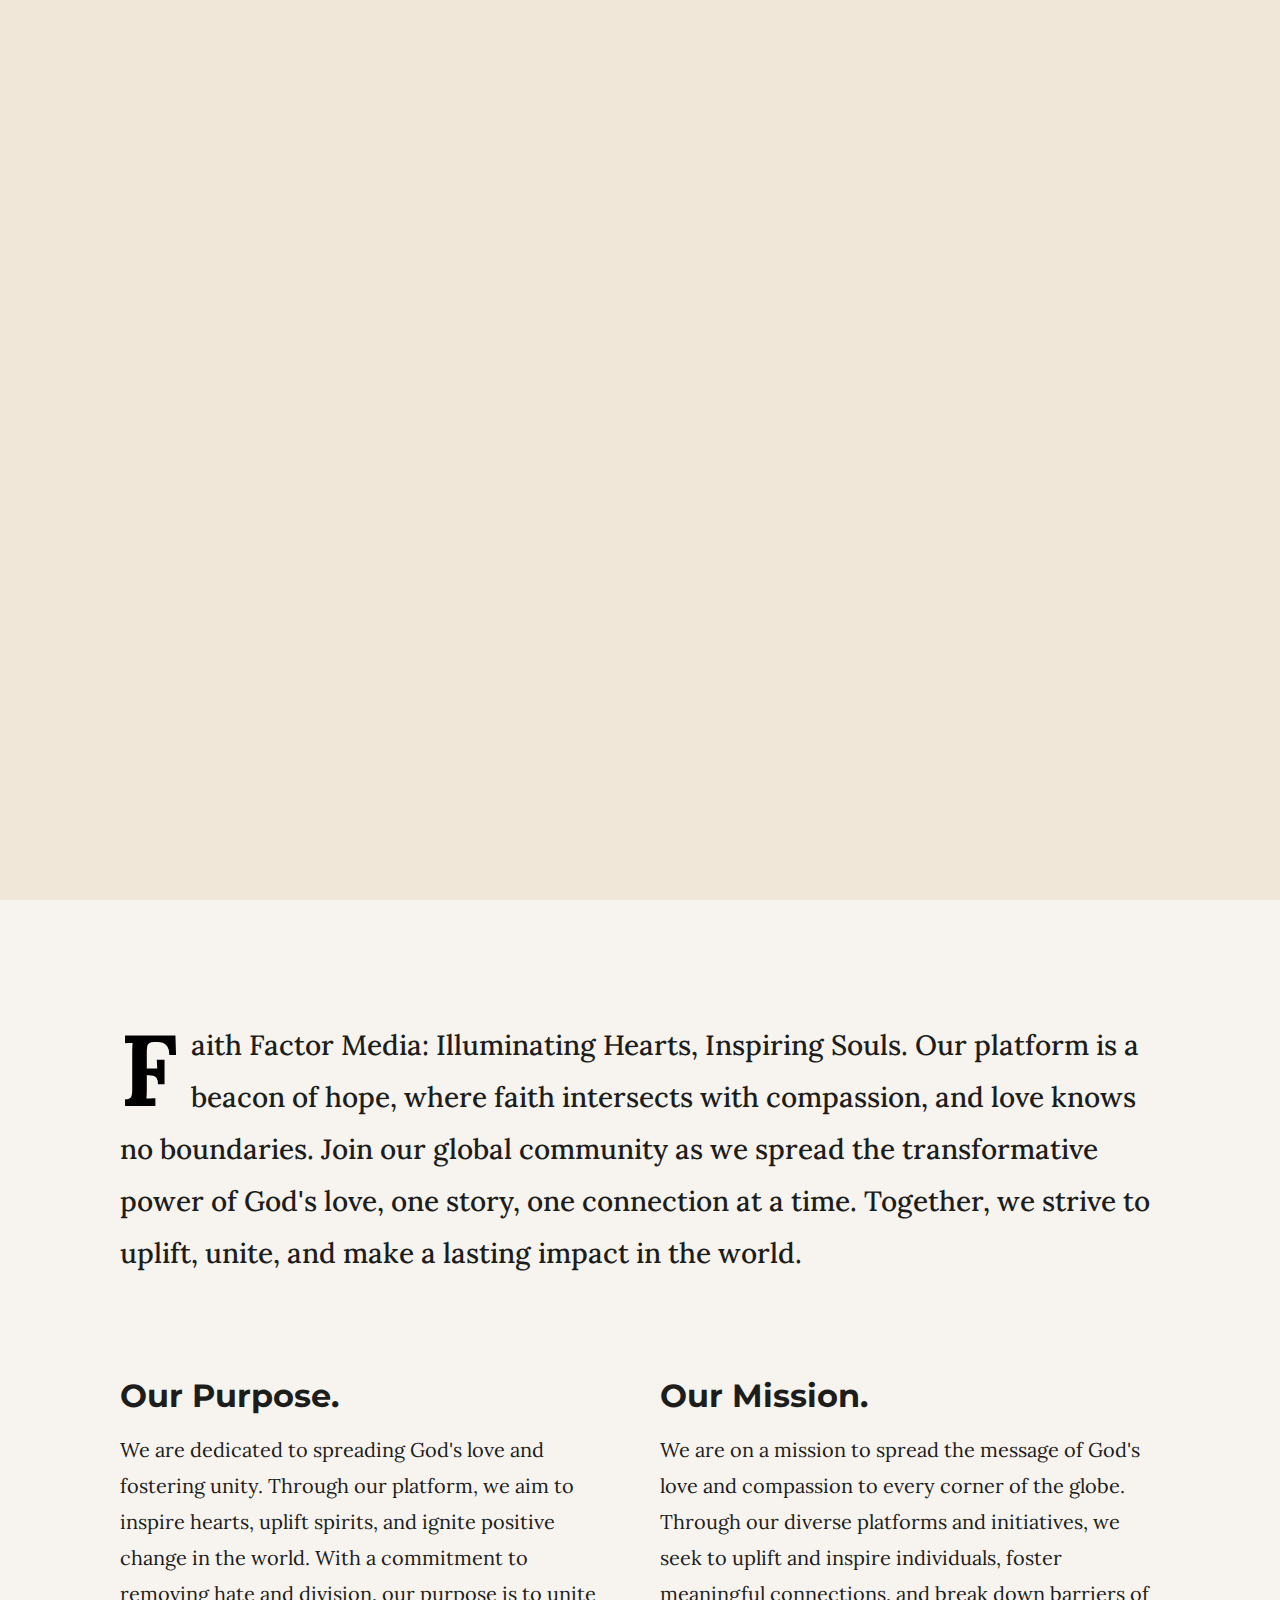
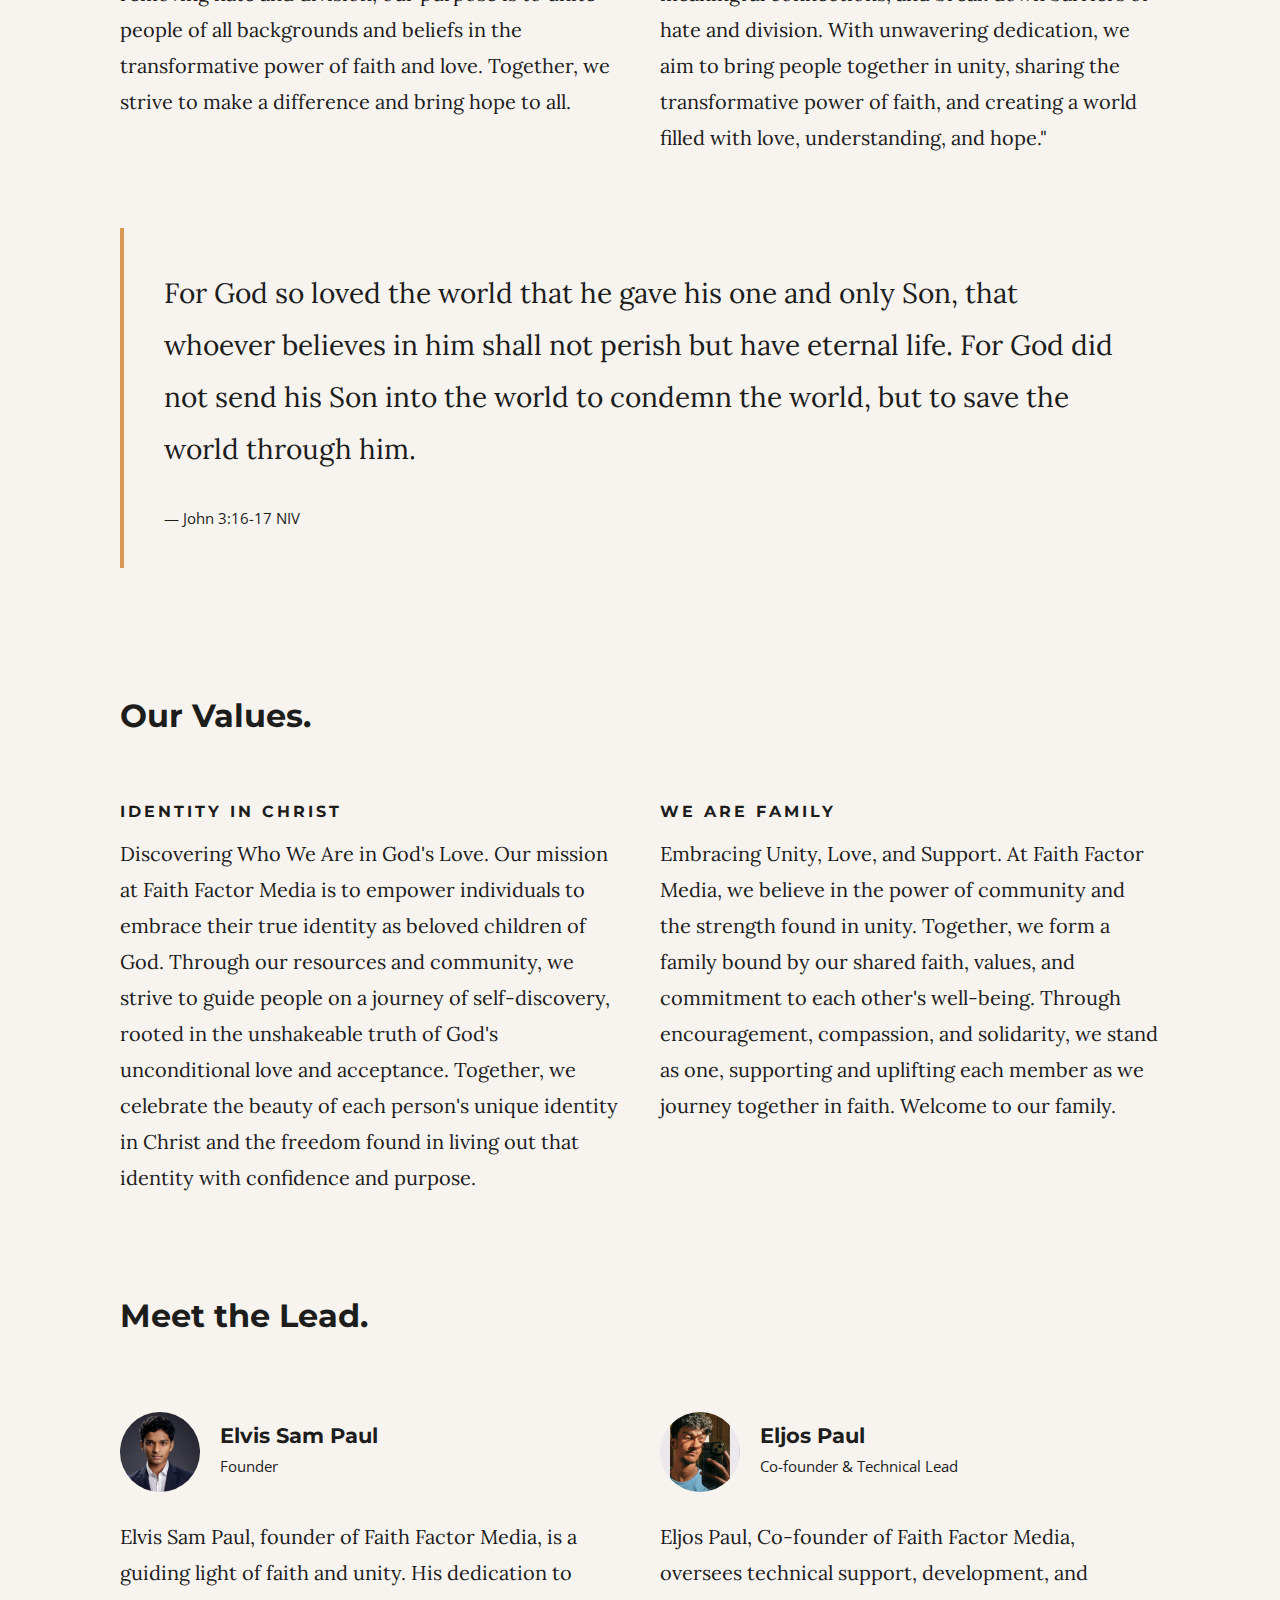
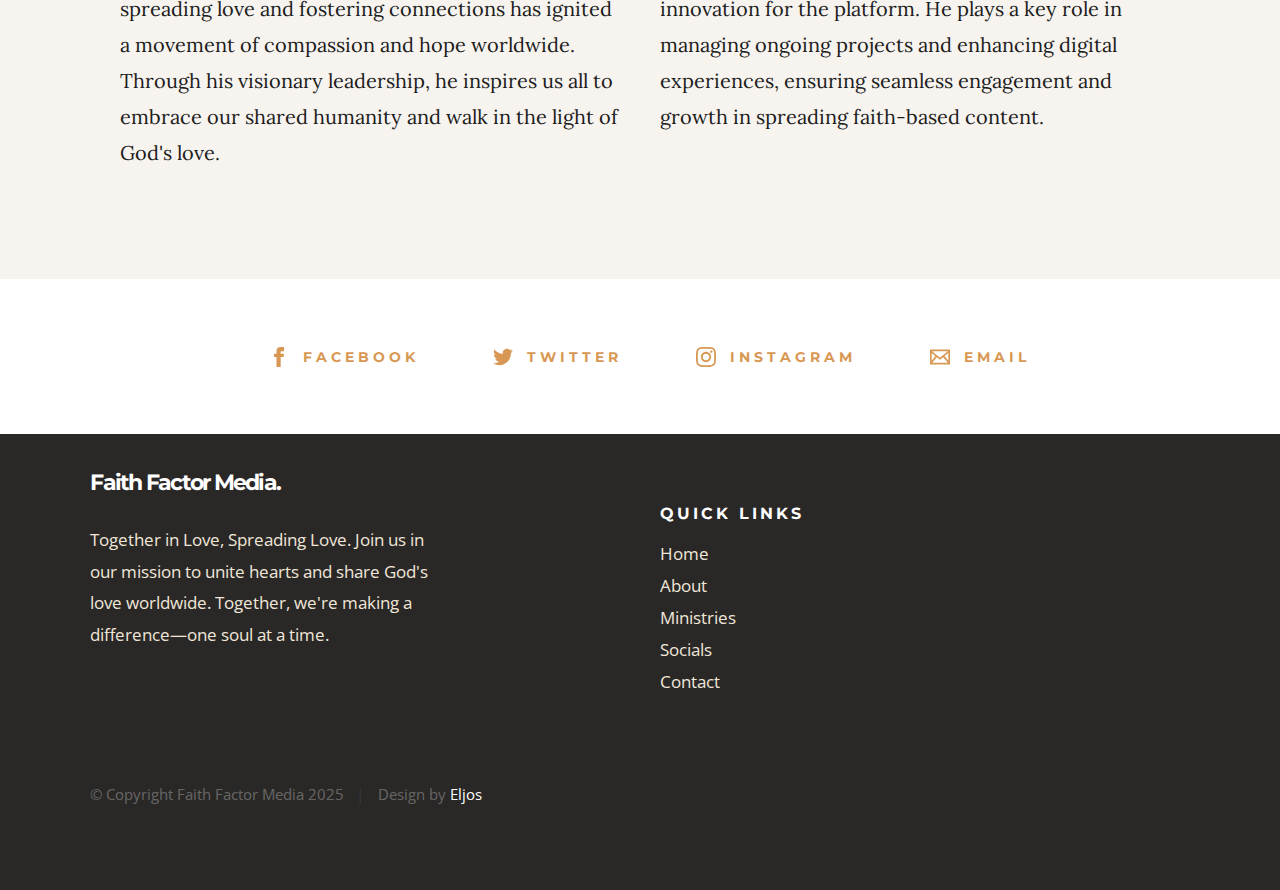
==== commit 7020457e: "Update" ====
--- a/about.html
+++ b/about.html
@@ -7,7 +7,7 @@
     <meta charset="utf-8">
     <meta name="author" content="Eljos Paul">
     <meta name="title" content="Faith Factor Media">
-    <meta name="description" content="Faith Factor Media unites millions worldwide, spreading God's love through Christian music and community, fostering unity and faith.">
+    <meta name="description" content="Faith Factor Media unites millions worldwide, spreading God's love through daily inspirational bible verses fostering unity and faith.">
     <meta name="keywords" content="faith factor media, faith factor, christian community, elvis sam paul, eljos paul, faith factor media instagram, jesus, bible, christian, youth, renew reign, elvis sam, christian organization">
     <meta name="robots" content="index, follow">
     <meta http-equiv="Content-Type" content="text/html; charset=utf-8">
@@ -17,9 +17,9 @@
     <meta name='og:title' content='Faith Factor Media - About'>
     <meta name='og:type' content='profile'>
     <meta name='og:url' content='https://faithfactormedia.com/about'>
-    <meta name='og:image' itemprop="https://schema.org/logo" content='https://faithfactormedia.com/images/logo.png'>
+    <meta name='og:image' itemprop="https://schema.org/logo" content='https://faithfactormedia.com/ffm-logo.png/'>
     <meta name='og:site_name' content='Faith Factor Media'>
-    <meta name='og:description' content="Faith Factor Media unites millions worldwide, spreading God's love through Christian music and community, fostering unity and faith.">
+    <meta name='og:description' content="Faith Factor Media unites millions worldwide, spreading God's love through daily inspirational bible verses fostering unity and faith.">
     <link rel="preload" as="style" onload="this.onload=null;this.rel='stylesheet'" href="css/base.css">
     <noscript><link rel="stylesheet" href="css/base.css"></noscript>
     <link rel="preload" as="style" onload="this.onload=null;this.rel='stylesheet'" href="css/main.css">
@@ -58,10 +58,10 @@
         <nav class="header-nav-wrap">
             <ul class="header-nav">
                 <li><a href="/" title="Home">Home</a></li>
-                <li class="current"><a href="/about" title="About">About</a></li>
-                <li><a href="/ministries" title="Services">Ministries</a></li>
-                <li><a href="/socials" title="Socials">Socials</a></li>
-                <li><a href="/contact" title="Contact us">Contact</a></li>	
+                <li class="current"><a href="/about.html" title="About">About</a></li>
+                <li><a href="/ministries.html" title="Services">Ministries</a></li>
+                <li><a href="/socials.html" title="Socials">Socials</a></li>
+                <li><a href="/contact.html" title="Contact us">Contact</a></li>	
             </ul>
         </nav>
 
@@ -116,7 +116,7 @@
                         For God so loved the world that he gave his one and only Son, that whoever believes in him shall not perish but have eternal life. For God did not send his Son into the world to condemn the world, but to save the world through him.
                     </p>
                     <cite>
-                        <a href="/jesus">John 3:16-17 NIV</a>
+                        <a href="/jesus.html">John 3:16-17 NIV</a>
                     </cite>
                 </blockquote>
 
@@ -150,7 +150,7 @@
                     <div class="column church-staff__item">
                         <div class="church-staff__header">
                             <div class="church-staff__picture">
-                                <img src="images/avatars/user-01.jpg" alt="Elvis Sam Paul">
+                                <img src="images/avatars/user-01.png" alt="Elvis Sam Paul">
                             </div>
                             <h4 class="church-staff__name" itemprop="https://schema.org/founder">
                                 Elvis Sam Paul
@@ -161,6 +161,22 @@
                         </div>
                         <p>
                             Elvis Sam Paul, founder of Faith Factor Media, is a guiding light of faith and unity. His dedication to spreading love and fostering connections has ignited a movement of compassion and hope worldwide. Through his visionary leadership, he inspires us all to embrace our shared humanity and walk in the light of God's love.
+                        </p>
+                    </div>
+                    <div class="column church-staff__item">
+                        <div class="church-staff__header">
+                            <div class="church-staff__picture">
+                                <img src="images/avatars/user-02.jpg" alt="Eljos Paul">
+                            </div>
+                            <h4 class="church-staff__name" itemprop="https://schema.org/founder">
+                                Eljos Paul
+                                <span class="church-staff__position">
+                                    Co-founder & Technical Lead
+                                </span>
+                            </h4>
+                        </div>
+                        <p>
+                            Eljos Paul, Co-founder of Faith Factor Media, oversees technical support, development, and innovation for the platform. He plays a key role in managing ongoing projects and enhancing digital experiences, ensuring seamless engagement and growth in spreading faith-based content.
                         </p>
                     </div>
                 </div> <!-- end church staff -->
@@ -229,10 +245,10 @@
                         <h4 class="h6 quick-links">Quick Links</h4>
                         <ul class="footer-list">
                             <li><a href="/">Home</a></li>
-                            <li><a href="/about">About</a></li>
-                            <li><a href="/ministries">Ministries</a></li>
-                            <li><a href="/socials">Socials</a></li>
-                            <li><a href="/contact">Contact</a></li>
+                            <li><a href="/about.html">About</a></li>
+                            <li><a href="/ministries.html">Ministries</a></li>
+                            <li><a href="/socials.html">Socials</a></li>
+                            <li><a href="/contact.html">Contact</a></li>
                         </ul>
                     </div>
                 </div>
@@ -241,7 +257,7 @@
 
         <div class="row footer-bottom">
             <div class="column ss-copyright">
-                <span>© Copyright Faith Factor Media 2024</span> 
+                <span>© Copyright Faith Factor Media 2025</span> 
                 <span>Design by <a target="_blank" href="https://eljospaul.github.io/Blog/">Eljos</a></span>
             </div>
         </div> <!-- footer-bottom -->
--- a/css/base.css
+++ b/css/base.css
@@ -19,6 +19,12 @@
  * ------------------------------------------------------------------- */
 @import url("https://fonts.googleapis.com/css?family=Montserrat:400,500,600,700|Open+Sans:300,400,500,600,700|Lora:400,400i,700,700i&display=swap");
 
+@font-face {
+	font-family: 'Merriweather';
+	src: url('/fonts/Merriweather-Light.ttf'), url('/fonts/Merriweather-Light.ttf') format('truetype');
+	font-weight: normal;
+	font-style: normal;
+  }
 
 /* ==========================================================================
  * # normalize
--- a/css/base.css
+++ b/css/base.css
@@ -19,6 +19,12 @@
  * ------------------------------------------------------------------- */
 @import url("https://fonts.googleapis.com/css?family=Montserrat:400,500,600,700|Open+Sans:300,400,500,600,700|Lora:400,400i,700,700i&display=swap");
 
+@font-face {
+	font-family: 'Merriweather';
+	src: url('/fonts/Merriweather-Light.ttf'), url('/fonts/Merriweather-Light.ttf') format('truetype');
+	font-weight: normal;
+	font-style: normal;
+  }
 
 /* ==========================================================================
  * # normalize
--- a/css/main.css
+++ b/css/main.css
@@ -3648,6 +3648,8 @@
   width: 8rem;
   height: 8rem;
   border-radius: 50%;
+  object-fit: cover;
+  background-size: cover;
 }
 
 /* ------------------------------------------------------------------- 
--- a/css/main.css
+++ b/css/main.css
@@ -3648,6 +3648,8 @@
   width: 8rem;
   height: 8rem;
   border-radius: 50%;
+  object-fit: cover;
+  background-size: cover;
 }
 
 /* ------------------------------------------------------------------- 
